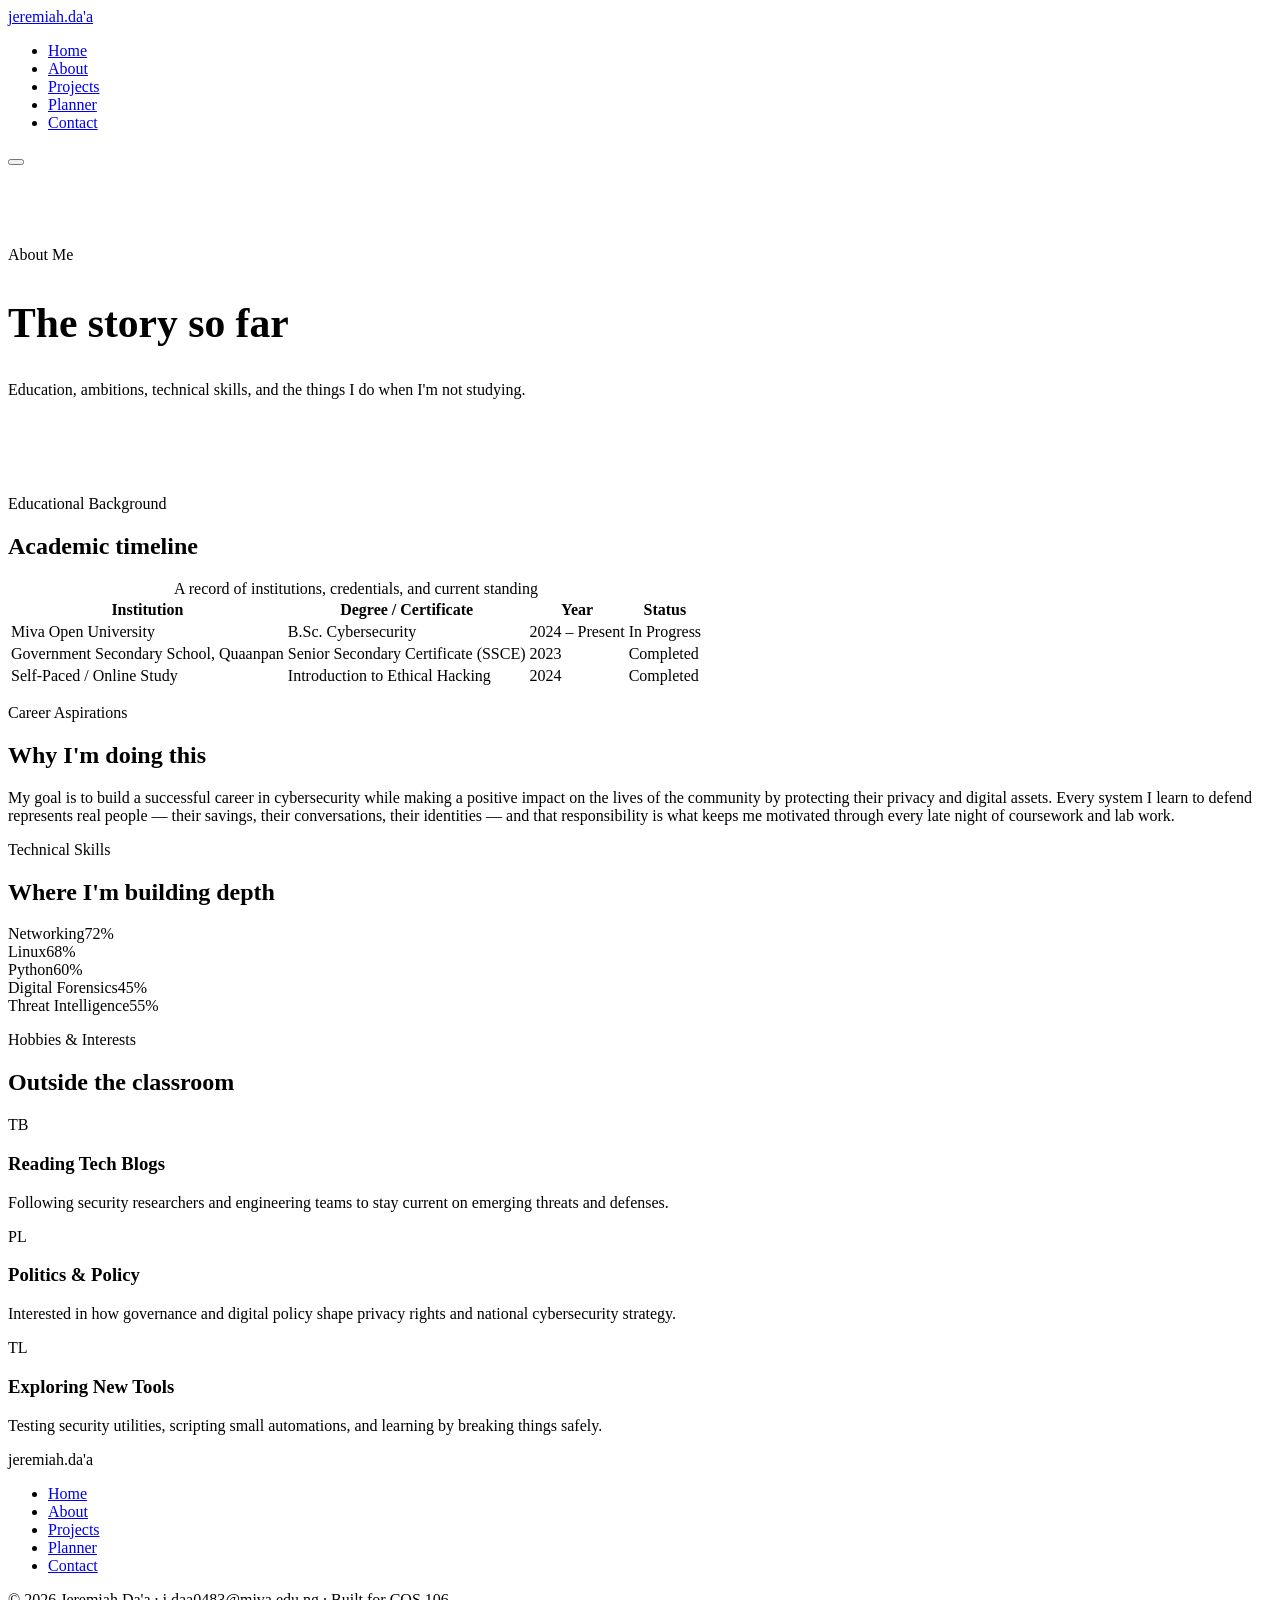
==== about.html @ 1debc0b5 "Add About page with personal and educational details This file contains the HTML structure for the '" ====
<!DOCTYPE html>
<html lang="en">
<head>
  <meta charset="UTF-8" />
  <meta name="viewport" content="width=device-width, initial-scale=1.0" />
  <title>About — Jeremiah Da'a</title>
  <meta name="description" content="Education, career aspirations, technical skills, and interests of Jeremiah Da'a." />
  <link rel="preconnect" href="https://fonts.googleapis.com" />
  <link rel="preconnect" href="https://fonts.gstatic.com" crossorigin />
  <link href="https://fonts.googleapis.com/css2?family=Space+Grotesk:wght@500;600;700&family=Inter:wght@400;500;600&family=JetBrains+Mono:wght@400;500;700&display=swap" rel="stylesheet" />
  <link rel="stylesheet" href="style.css" />
</head>
<body>

  <header class="site-header">
    <div class="container nav">
      <a href="index.html" class="brand">jeremiah<span>.da'a</span></a>
      <ul class="nav-links" id="navLinks">
        <li><a href="index.html">Home</a></li>
        <li><a href="about.html" aria-current="page">About</a></li>
        <li><a href="projects.html">Projects</a></li>
        <li><a href="planner.html">Planner</a></li>
        <li><a href="contact.html">Contact</a></li>
      </ul>
      <button class="nav-toggle" aria-label="Toggle navigation" aria-expanded="false">
        <span></span><span></span><span></span>
      </button>
    </div>
  </header>

  <main>
    <section class="hero scan-bg" style="padding-block: clamp(2.5rem, 6vw, 4rem);">
      <div class="container">
        <p class="eyebrow">About Me</p>
        <h1 style="font-size:clamp(1.8rem, 4vw, 2.6rem);">The story so far</h1>
        <p class="hero-lede">Education, ambitions, technical skills, and the things I do when I'm not studying.</p>
      </div>
    </section>

    <!-- ================= EDUCATION ================= -->
    <section class="section">
      <div class="container">
        <div class="section-head">
          <p class="eyebrow">Educational Background</p>
          <h2>Academic timeline</h2>
        </div>
        <div class="edu-table-wrap">
          <table class="edu-table">
            <caption>A record of institutions, credentials, and current standing</caption>
            <thead>
              <tr>
                <th scope="col">Institution</th>
                <th scope="col">Degree / Certificate</th>
                <th scope="col">Year</th>
                <th scope="col">Status</th>
              </tr>
            </thead>
            <tbody>
              <tr>
                <td>Miva Open University</td>
                <td>B.Sc. Cybersecurity</td>
                <td>2024 – Present</td>
                <td><span class="status-pill status-active">In Progress</span></td>
              </tr>
              <tr>
                <td>Government Secondary School, Quaanpan</td>
                <td>Senior Secondary Certificate (SSCE)</td>
                <td>2023</td>
                <td><span class="status-pill status-done">Completed</span></td>
              </tr>
              <tr>
                <td>Self-Paced / Online Study</td>
                <td>Introduction to Ethical Hacking</td>
                <td>2024</td>
                <td><span class="status-pill status-done">Completed</span></td>
              </tr>
            </tbody>
          </table>
        </div>
      </div>
    </section>

    <!-- ================= ASPIRATIONS ================= -->
    <section class="section section-alt">
      <div class="container">
        <div class="section-head">
          <p class="eyebrow">Career Aspirations</p>
          <h2>Why I'm doing this</h2>
        </div>
        <div class="aspiration">
          <p>
            My goal is to build a successful career in cybersecurity while making
            a positive impact on the lives of the community by protecting their
            privacy and digital assets. Every system I learn to defend represents
            real people — their savings, their conversations, their identities —
            and that responsibility is what keeps me motivated through every
            late night of coursework and lab work.
          </p>
        </div>
      </div>
    </section>

    <!-- ================= SKILLS ================= -->
    <section class="section">
      <div class="container">
        <div class="section-head">
          <p class="eyebrow">Technical Skills</p>
          <h2>Where I'm building depth</h2>
        </div>
        <div class="card">
          <div class="skill-item">
            <div class="skill-top"><span>Networking</span><span>72%</span></div>
            <div class="skill-bar"><div class="skill-fill" style="width:72%;"></div></div>
          </div>
          <div class="skill-item">
            <div class="skill-top"><span>Linux</span><span>68%</span></div>
            <div class="skill-bar"><div class="skill-fill" style="width:68%;"></div></div>
          </div>
          <div class="skill-item">
            <div class="skill-top"><span>Python</span><span>60%</span></div>
            <div class="skill-bar"><div class="skill-fill" style="width:60%;"></div></div>
          </div>
          <div class="skill-item">
            <div class="skill-top"><span>Digital Forensics</span><span>45%</span></div>
            <div class="skill-bar"><div class="skill-fill" style="width:45%;"></div></div>
          </div>
          <div class="skill-item">
            <div class="skill-top"><span>Threat Intelligence</span><span>55%</span></div>
            <div class="skill-bar"><div class="skill-fill" style="width:55%;"></div></div>
          </div>
        </div>
      </div>
    </section>

    <!-- ================= HOBBIES ================= -->
    <section class="section section-alt">
      <div class="container">
        <div class="section-head">
          <p class="eyebrow">Hobbies &amp; Interests</p>
          <h2>Outside the classroom</h2>
        </div>
        <div class="grid-3">
          <div class="card hobby-card">
            <div class="hobby-icon">TB</div>
            <h3>Reading Tech Blogs</h3>
            <p>Following security researchers and engineering teams to stay current on emerging threats and defenses.</p>
          </div>
          <div class="card hobby-card">
            <div class="hobby-icon">PL</div>
            <h3>Politics &amp; Policy</h3>
            <p>Interested in how governance and digital policy shape privacy rights and national cybersecurity strategy.</p>
          </div>
          <div class="card hobby-card">
            <div class="hobby-icon">TL</div>
            <h3>Exploring New Tools</h3>
            <p>Testing security utilities, scripting small automations, and learning by breaking things safely.</p>
          </div>
        </div>
      </div>
    </section>
  </main>

  <footer class="site-footer">
    <div class="container">
      <div class="footer-grid">
        <span class="brand">jeremiah<span>.da'a</span></span>
        <ul class="footer-links">
          <li><a href="index.html">Home</a></li>
          <li><a href="about.html">About</a></li>
          <li><a href="projects.html">Projects</a></li>
          <li><a href="planner.html">Planner</a></li>
          <li><a href="contact.html">Contact</a></li>
        </ul>
      </div>
      <p class="footer-fine">© 2026 Jeremiah Da'a · j.daa0483@miva.edu.ng · Built for COS 106</p>
    </div>
  </footer>

  <script src="app.js"></script>
</body>
</html>
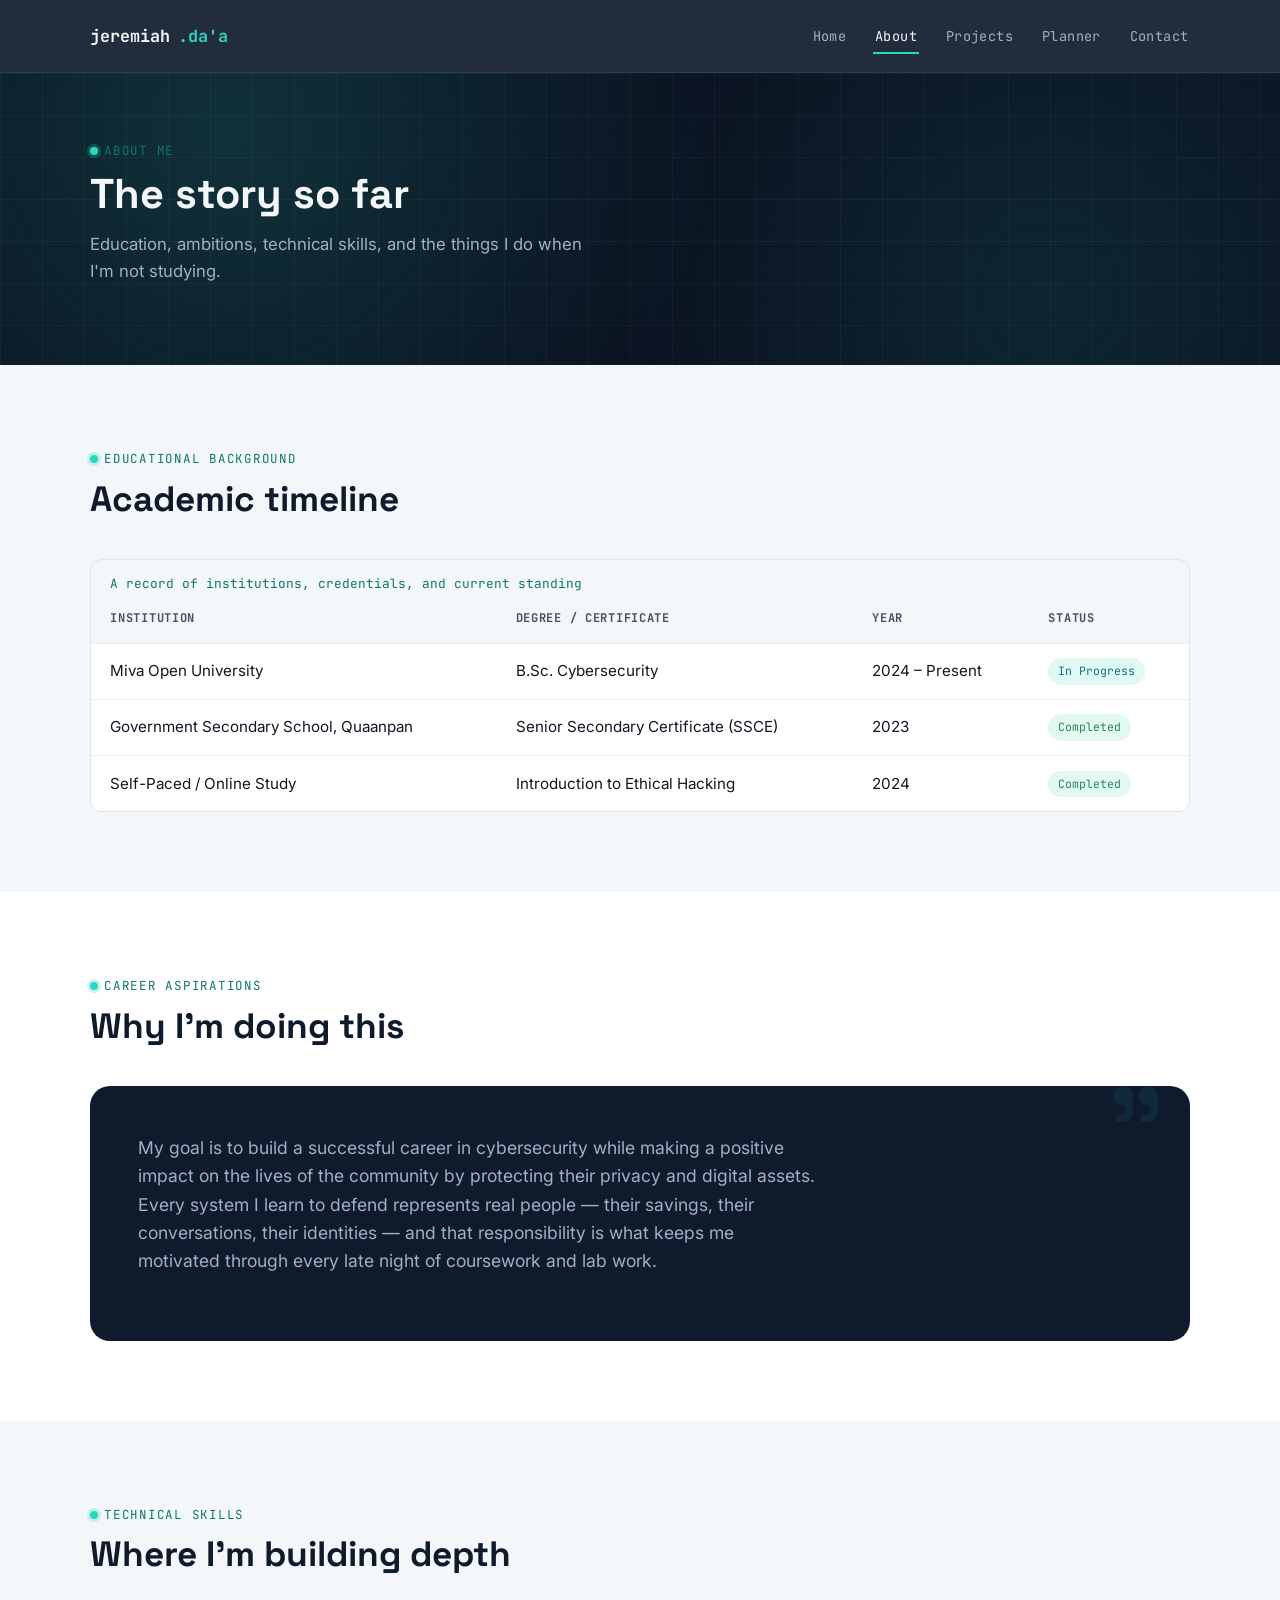
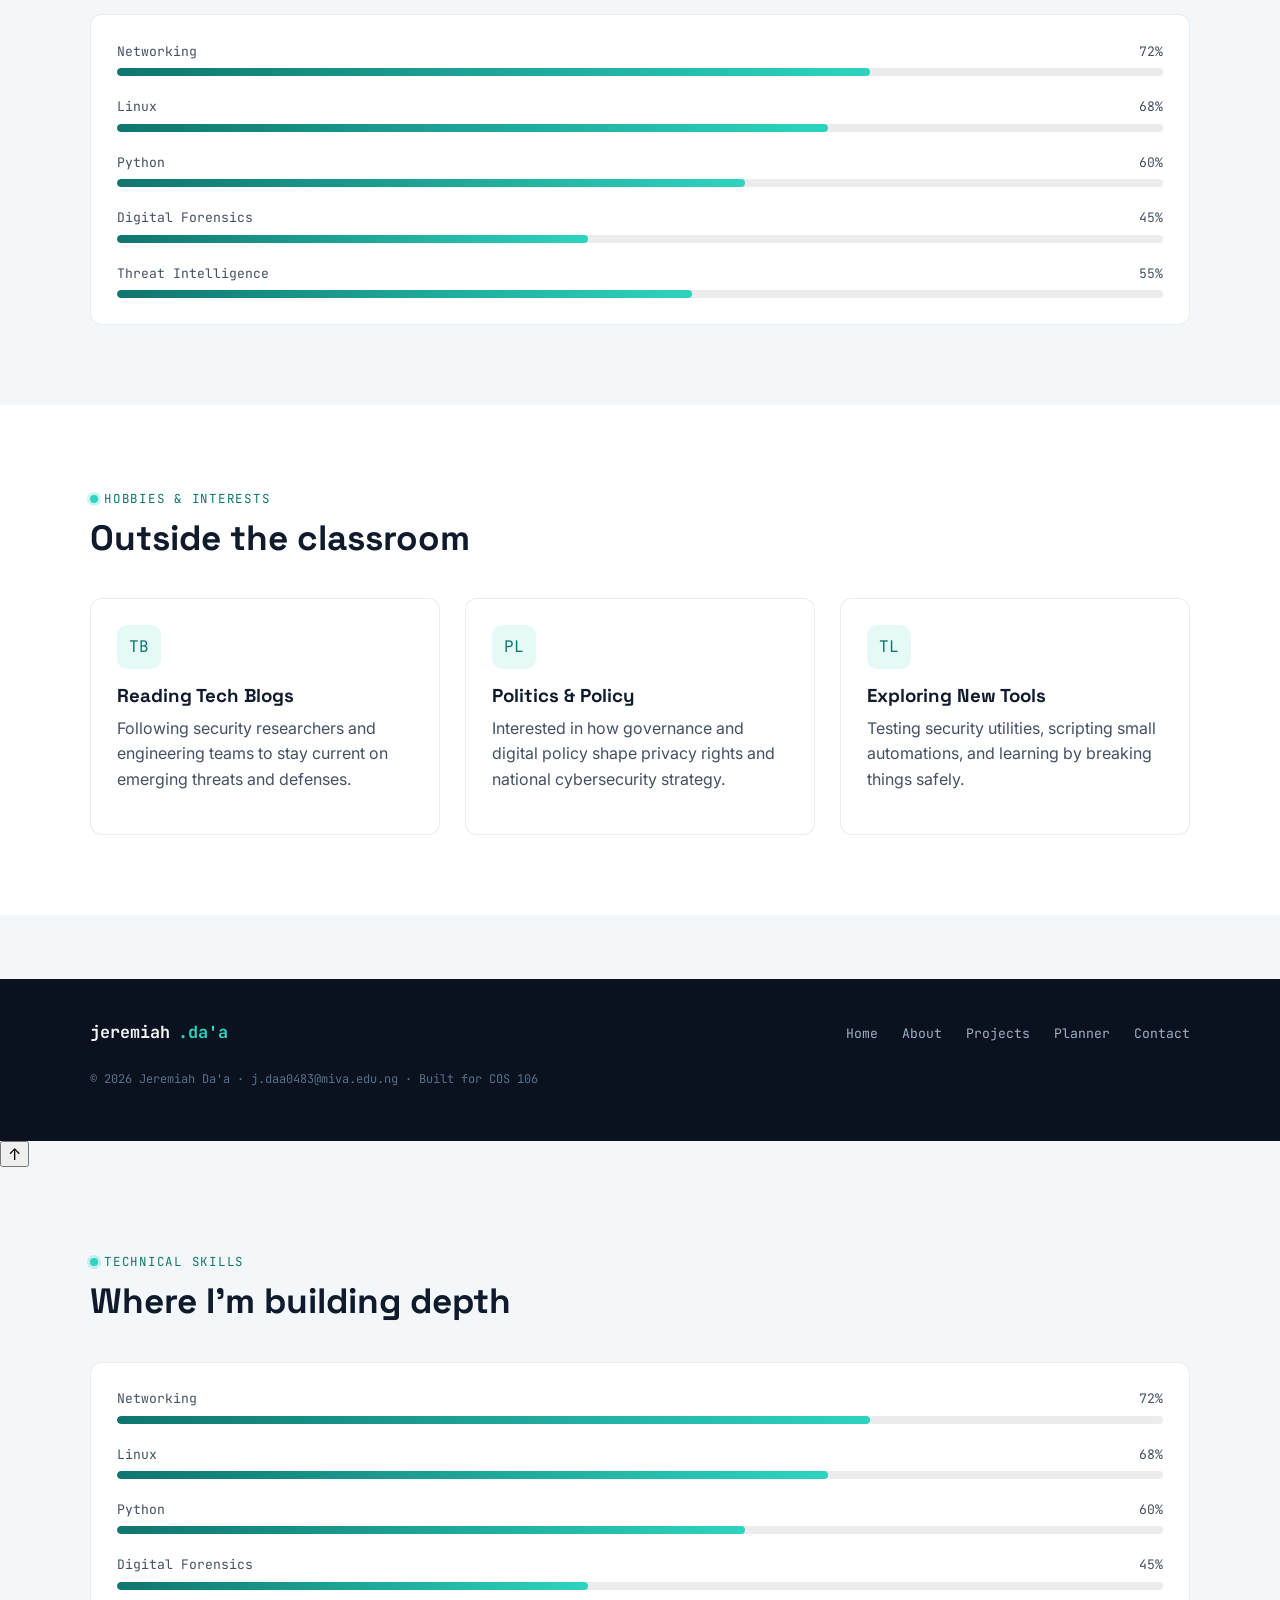
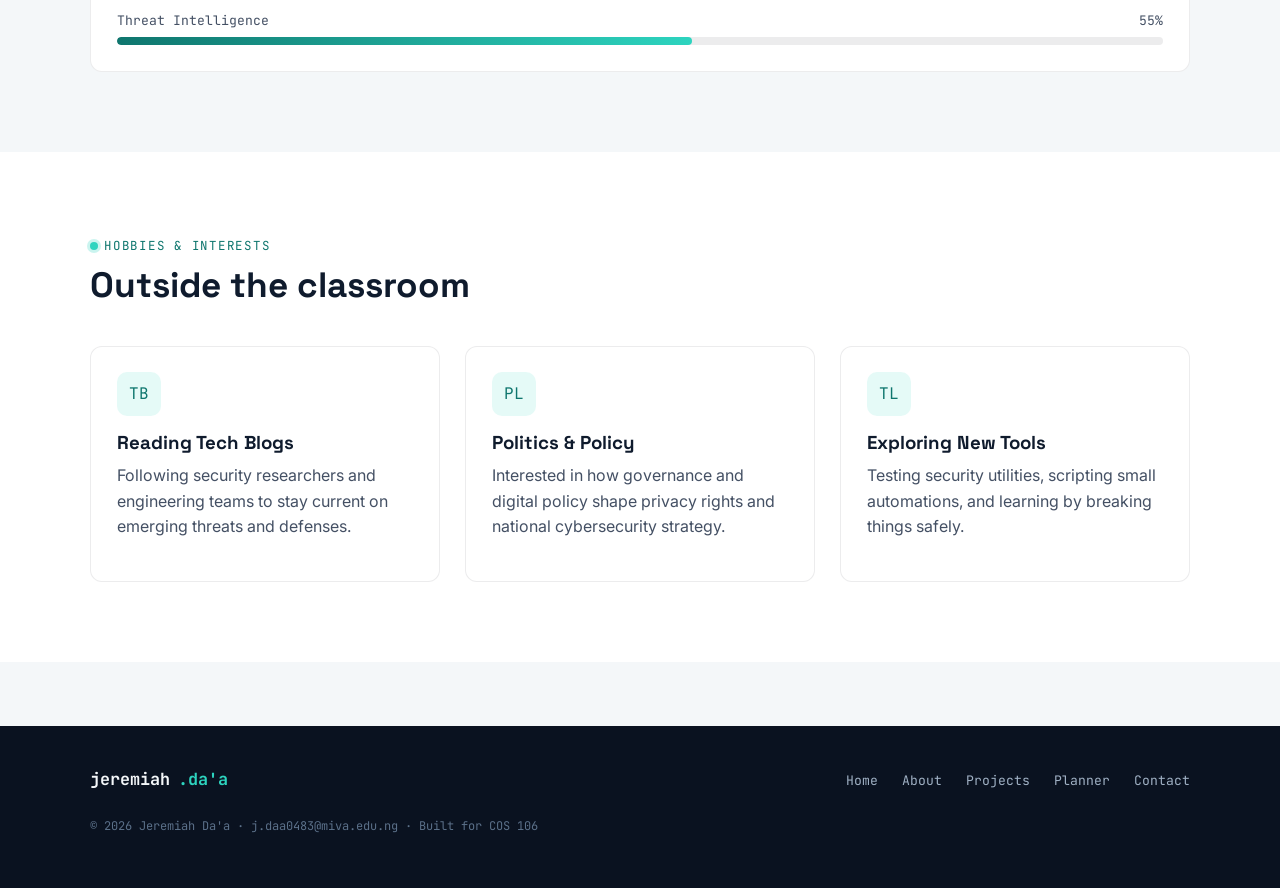
==== commit 93e913f4: "Enhance about.html with metadata and layout improvements Added metadata and favicon to the about pag" ====
--- a/about.html
+++ b/about.html
@@ -9,8 +9,15 @@
   <link rel="preconnect" href="https://fonts.gstatic.com" crossorigin />
   <link href="https://fonts.googleapis.com/css2?family=Space+Grotesk:wght@500;600;700&family=Inter:wght@400;500;600&family=JetBrains+Mono:wght@400;500;700&display=swap" rel="stylesheet" />
   <link rel="stylesheet" href="style.css" />
+  <link rel="icon" type="image/svg+xml" href="favicon.svg" />
+  <meta property="og:type" content="website" />
+  <meta property="og:title" content="About — Jeremiah Da'a" />
+  <meta property="og:description" content="Education, career aspirations, technical skills, and interests of Jeremiah Da'a." />
+  <meta property="og:image" content="image.jpg" />
+  <meta name="twitter:card" content="summary_large_image" />
 </head>
 <body>
+  <div class="scroll-progress" id="scrollProgress"></div>
 
   <header class="site-header">
     <div class="container nav">
@@ -44,7 +51,7 @@
           <p class="eyebrow">Educational Background</p>
           <h2>Academic timeline</h2>
         </div>
-        <div class="edu-table-wrap">
+        <div class="edu-table-wrap reveal">
           <table class="edu-table">
             <caption>A record of institutions, credentials, and current standing</caption>
             <thead>
@@ -87,7 +94,7 @@
           <p class="eyebrow">Career Aspirations</p>
           <h2>Why I'm doing this</h2>
         </div>
-        <div class="aspiration">
+        <div class="aspiration reveal">
           <p>
             My goal is to build a successful career in cybersecurity while making
             a positive impact on the lives of the community by protecting their
@@ -107,7 +114,7 @@
           <p class="eyebrow">Technical Skills</p>
           <h2>Where I'm building depth</h2>
         </div>
-        <div class="card">
+        <div class="card reveal">
           <div class="skill-item">
             <div class="skill-top"><span>Networking</span><span>72%</span></div>
             <div class="skill-bar"><div class="skill-fill" style="width:72%;"></div></div>
@@ -140,17 +147,17 @@
           <h2>Outside the classroom</h2>
         </div>
         <div class="grid-3">
-          <div class="card hobby-card">
+          <div class="card hobby-card reveal">
             <div class="hobby-icon">TB</div>
             <h3>Reading Tech Blogs</h3>
             <p>Following security researchers and engineering teams to stay current on emerging threats and defenses.</p>
           </div>
-          <div class="card hobby-card">
+          <div class="card hobby-card reveal">
             <div class="hobby-icon">PL</div>
             <h3>Politics &amp; Policy</h3>
             <p>Interested in how governance and digital policy shape privacy rights and national cybersecurity strategy.</p>
           </div>
-          <div class="card hobby-card">
+          <div class="card hobby-card reveal">
             <div class="hobby-icon">TL</div>
             <h3>Exploring New Tools</h3>
             <p>Testing security utilities, scripting small automations, and learning by breaking things safely.</p>
@@ -176,7 +183,87 @@
     </div>
   </footer>
 
+  <button class="back-to-top" id="backToTop" aria-label="Back to top" type="button">&uarr;</button>
+
   <script src="app.js"></script>
 </body>
 </html>
-
+    <section class="section">
+      <div class="container">
+        <div class="section-head">
+          <p class="eyebrow">Technical Skills</p>
+          <h2>Where I'm building depth</h2>
+        </div>
+        <div class="card">
+          <div class="skill-item">
+            <div class="skill-top"><span>Networking</span><span>72%</span></div>
+            <div class="skill-bar"><div class="skill-fill" style="width:72%;"></div></div>
+          </div>
+          <div class="skill-item">
+            <div class="skill-top"><span>Linux</span><span>68%</span></div>
+            <div class="skill-bar"><div class="skill-fill" style="width:68%;"></div></div>
+          </div>
+          <div class="skill-item">
+            <div class="skill-top"><span>Python</span><span>60%</span></div>
+            <div class="skill-bar"><div class="skill-fill" style="width:60%;"></div></div>
+          </div>
+          <div class="skill-item">
+            <div class="skill-top"><span>Digital Forensics</span><span>45%</span></div>
+            <div class="skill-bar"><div class="skill-fill" style="width:45%;"></div></div>
+          </div>
+          <div class="skill-item">
+            <div class="skill-top"><span>Threat Intelligence</span><span>55%</span></div>
+            <div class="skill-bar"><div class="skill-fill" style="width:55%;"></div></div>
+          </div>
+        </div>
+      </div>
+    </section>
+
+    <!-- ================= HOBBIES ================= -->
+    <section class="section section-alt">
+      <div class="container">
+        <div class="section-head">
+          <p class="eyebrow">Hobbies &amp; Interests</p>
+          <h2>Outside the classroom</h2>
+        </div>
+        <div class="grid-3">
+          <div class="card hobby-card">
+            <div class="hobby-icon">TB</div>
+            <h3>Reading Tech Blogs</h3>
+            <p>Following security researchers and engineering teams to stay current on emerging threats and defenses.</p>
+          </div>
+          <div class="card hobby-card">
+            <div class="hobby-icon">PL</div>
+            <h3>Politics &amp; Policy</h3>
+            <p>Interested in how governance and digital policy shape privacy rights and national cybersecurity strategy.</p>
+          </div>
+          <div class="card hobby-card">
+            <div class="hobby-icon">TL</div>
+            <h3>Exploring New Tools</h3>
+            <p>Testing security utilities, scripting small automations, and learning by breaking things safely.</p>
+          </div>
+        </div>
+      </div>
+    </section>
+  </main>
+
+  <footer class="site-footer">
+    <div class="container">
+      <div class="footer-grid">
+        <span class="brand">jeremiah<span>.da'a</span></span>
+        <ul class="footer-links">
+          <li><a href="index.html">Home</a></li>
+          <li><a href="about.html">About</a></li>
+          <li><a href="projects.html">Projects</a></li>
+          <li><a href="planner.html">Planner</a></li>
+          <li><a href="contact.html">Contact</a></li>
+        </ul>
+      </div>
+      <p class="footer-fine">© 2026 Jeremiah Da'a · j.daa0483@miva.edu.ng · Built for COS 106</p>
+    </div>
+  </footer>
+
+  <script src="app.js"></script>
+</body>
+</html>
+
--- a/style.css
+++ b/style.css
@@ -0,0 +1,1845 @@
+/* =========================================================================
+   Jeremiah Da'a — Cybersecurity Portfolio
+   Global Stylesheet
+   Design tokens: Deep Slate blue / Cyber Teal / Off-white
+   ========================================================================= */
+
+:root {
+  /* --- Color tokens --- */
+  --slate-950: #0a1220;
+  --slate-900: #0f1b2d;
+  --slate-800: #16233a;
+  --slate-700: #223148;
+  --slate-500: #5b7089;
+  --slate-300: #9fb0c3;
+  --off-white: #f4f7f9;
+  --paper: #ffffff;
+  --teal: #2dd4bf;
+  --teal-strong: #12b8a3;
+  --teal-dim: #0f766e;
+  --ink: #101823;
+  --ink-soft: #445064;
+  --danger: #ef7166;
+  --success: #3ecf8e;
+
+  /* --- Type tokens --- */
+  --font-display: "Space Grotesk", "Segoe UI", sans-serif;
+  --font-body: "Inter", "Segoe UI", sans-serif;
+  --font-mono: "JetBrains Mono", "SFMono-Regular", Consolas, monospace;
+
+  /* --- Layout tokens --- */
+  --maxw: 1180px;
+  --radius-sm: 6px;
+  --radius-md: 12px;
+  --radius-lg: 20px;
+  --gap: clamp(1rem, 2vw, 2rem);
+  --header-h: 72px;
+
+  /* --- Motion --- */
+  --ease: cubic-bezier(0.22, 1, 0.36, 1);
+}
+
+/* =========================================================================
+   Reset
+   ========================================================================= */
+*, *::before, *::after { box-sizing: border-box; }
+html { scroll-behavior: smooth; }
+body {
+  margin: 0;
+  font-family: var(--font-body);
+  color: var(--ink);
+  background: var(--off-white);
+  line-height: 1.6;
+  -webkit-font-smoothing: antialiased;
+}
+img { max-width: 100%; display: block; }
+a { color: inherit; text-decoration: none; }
+ul { list-style: none; margin: 0; padding: 0; }
+h1, h2, h3, h4 { font-family: var(--font-display); line-height: 1.15; margin: 0 0 0.5em; color: var(--slate-900); }
+p { margin: 0 0 1em; color: var(--ink-soft); }
+button, input, textarea, select { font-family: inherit; font-size: inherit; }
+:focus-visible {
+  outline: 2px solid var(--teal);
+  outline-offset: 3px;
+  border-radius: 4px;
+}
+
+@media (prefers-reduced-motion: reduce) {
+  *, *::before, *::after {
+    animation-duration: 0.001ms !important;
+    animation-iteration-count: 1 !important;
+    transition-duration: 0.001ms !important;
+    scroll-behavior: auto !important;
+  }
+}
+
+.container {
+  width: 100%;
+  max-width: var(--maxw);
+  margin-inline: auto;
+  padding-inline: clamp(1.25rem, 4vw, 2.5rem);
+}
+
+.eyebrow {
+  font-family: var(--font-mono);
+  font-size: 0.78rem;
+  letter-spacing: 0.14em;
+  text-transform: uppercase;
+  color: var(--teal-dim);
+  display: inline-flex;
+  align-items: center;
+  gap: 0.5em;
+  margin-bottom: 0.75em;
+}
+.eyebrow::before {
+  content: "";
+  width: 8px;
+  height: 8px;
+  border-radius: 50%;
+  background: var(--teal);
+  box-shadow: 0 0 0 3px rgba(45, 212, 191, 0.25);
+}
+
+/* =========================================================================
+   Background scan / node texture — signature motif, used sparingly
+   ========================================================================= */
+.scan-bg {
+  position: relative;
+  background-color: var(--slate-950);
+  background-image:
+    radial-gradient(circle at 18% 20%, rgba(45, 212, 191, 0.16), transparent 45%),
+    radial-gradient(circle at 82% 75%, rgba(45, 212, 191, 0.10), transparent 40%),
+    linear-gradient(rgba(255,255,255,0.035) 1px, transparent 1px),
+    linear-gradient(90deg, rgba(255,255,255,0.035) 1px, transparent 1px);
+  background-size: auto, auto, 42px 42px, 42px 42px;
+}
+.scan-bg::after {
+  content: "";
+  position: absolute;
+  inset: 0;
+  pointer-events: none;
+  background: repeating-linear-gradient(
+    to bottom,
+    rgba(255, 255, 255, 0.025) 0px,
+    rgba(255, 255, 255, 0.025) 1px,
+    transparent 1px,
+    transparent 3px
+  );
+  mix-blend-mode: overlay;
+}
+
+/* =========================================================================
+   Header / Nav
+   ========================================================================= */
+.site-header {
+  position: sticky;
+  top: 0;
+  z-index: 100;
+  background: rgba(15, 27, 45, 0.92);
+  backdrop-filter: blur(10px);
+  border-bottom: 1px solid rgba(255, 255, 255, 0.08);
+}
+.nav {
+  display: flex;
+  align-items: center;
+  justify-content: space-between;
+  height: var(--header-h);
+}
+.brand {
+  display: flex;
+  align-items: baseline;
+  gap: 0.5rem;
+  font-family: var(--font-mono);
+  font-weight: 700;
+  font-size: 1.05rem;
+  color: var(--off-white);
+}
+.brand span { color: var(--teal); }
+
+.nav-links {
+  display: flex;
+  gap: clamp(1rem, 2vw, 2.25rem);
+}
+.nav-links a {
+  font-family: var(--font-mono);
+  font-size: 0.85rem;
+  letter-spacing: 0.03em;
+  color: var(--slate-300);
+  padding: 0.4rem 0.1rem;
+  position: relative;
+  transition: color 0.2s var(--ease);
+}
+.nav-links a::after {
+  content: "";
+  position: absolute;
+  left: 0; right: 0; bottom: -2px;
+  height: 2px;
+  background: var(--teal);
+  transform: scaleX(0);
+  transform-origin: left;
+  transition: transform 0.25s var(--ease);
+}
+.nav-links a:hover,
+.nav-links a[aria-current="page"] { color: var(--off-white); }
+.nav-links a:hover::after,
+.nav-links a[aria-current="page"]::after { transform: scaleX(1); }
+
+.nav-toggle {
+  display: none;
+  flex-direction: column;
+  gap: 5px;
+  background: none;
+  border: none;
+  cursor: pointer;
+  padding: 0.5rem;
+}
+.nav-toggle span {
+  width: 22px;
+  height: 2px;
+  background: var(--off-white);
+  transition: transform 0.25s var(--ease), opacity 0.25s var(--ease);
+}
+.nav-toggle[aria-expanded="true"] span:nth-child(1) { transform: translateY(7px) rotate(45deg); }
+.nav-toggle[aria-expanded="true"] span:nth-child(2) { opacity: 0; }
+.nav-toggle[aria-expanded="true"] span:nth-child(3) { transform: translateY(-7px) rotate(-45deg); }
+
+@media (max-width: 760px) {
+  .nav-toggle { display: flex; }
+  .nav-links {
+    position: absolute;
+    top: var(--header-h);
+    left: 0; right: 0;
+    background: var(--slate-900);
+    flex-direction: column;
+    padding: 1rem clamp(1.25rem, 4vw, 2.5rem) 1.5rem;
+    gap: 1rem;
+    border-bottom: 1px solid rgba(255,255,255,0.08);
+    transform: translateY(-8px);
+    opacity: 0;
+    pointer-events: none;
+    transition: transform 0.25s var(--ease), opacity 0.25s var(--ease);
+  }
+  .nav-links.is-open {
+    transform: translateY(0);
+    opacity: 1;
+    pointer-events: auto;
+  }
+}
+
+/* =========================================================================
+   Buttons
+   ========================================================================= */
+.btn {
+  display: inline-flex;
+  align-items: center;
+  gap: 0.5rem;
+  font-family: var(--font-mono);
+  font-size: 0.85rem;
+  letter-spacing: 0.02em;
+  padding: 0.75rem 1.4rem;
+  border-radius: var(--radius-sm);
+  border: 1px solid transparent;
+  cursor: pointer;
+  transition: transform 0.18s var(--ease), background 0.18s var(--ease), border-color 0.18s var(--ease), box-shadow 0.18s var(--ease);
+}
+.btn:active { transform: translateY(1px); }
+.btn-primary {
+  background: var(--teal);
+  color: var(--slate-950);
+  font-weight: 600;
+}
+.btn-primary:hover { background: var(--teal-strong); box-shadow: 0 6px 20px rgba(45,212,191,0.28); }
+.btn-outline {
+  background: transparent;
+  border-color: rgba(255,255,255,0.25);
+  color: var(--off-white);
+}
+.btn-outline:hover { border-color: var(--teal); color: var(--teal); }
+.btn-ghost {
+  background: rgba(45, 212, 191, 0.08);
+  color: var(--teal-dim);
+  border-color: rgba(15, 118, 110, 0.2);
+}
+.btn-ghost:hover { background: rgba(45, 212, 191, 0.16); }
+.btn-danger { background: transparent; color: var(--danger); border-color: rgba(239,113,102,0.35); }
+.btn-danger:hover { background: rgba(239,113,102,0.1); }
+.btn:disabled { opacity: 0.5; cursor: not-allowed; }
+
+/* =========================================================================
+   Hero (terminal-card signature element)
+   ========================================================================= */
+.hero {
+  color: var(--off-white);
+  padding-block: clamp(3rem, 8vw, 6rem);
+}
+.hero-grid {
+  display: grid;
+  grid-template-columns: 1.1fr 0.9fr;
+  gap: clamp(2rem, 5vw, 4rem);
+  align-items: center;
+}
+@media (max-width: 860px) {
+  .hero-grid { grid-template-columns: 1fr; }
+}
+.hero h1 {
+  color: var(--off-white);
+  font-size: clamp(2.1rem, 5vw, 3.4rem);
+  margin-bottom: 0.3em;
+}
+.hero h1 em {
+  font-style: normal;
+  color: var(--teal);
+}
+.hero-lede {
+  color: var(--slate-300);
+  font-size: 1.05rem;
+  max-width: 46ch;
+}
+.hero-actions {
+  display: flex;
+  gap: 0.9rem;
+  flex-wrap: wrap;
+  margin-top: 1.75rem;
+}
+
+/* large hero portrait with overlay badge */
+.hero-photo-card {
+  position: relative;
+  border-radius: var(--radius-lg);
+  overflow: hidden;
+  box-shadow: 0 30px 70px -25px rgba(0,0,0,0.65);
+  border: 1px solid rgba(255,255,255,0.08);
+}
+.hero-photo-card img {
+  width: 100%;
+  aspect-ratio: 4 / 5;
+  object-fit: cover;
+  display: block;
+}
+.hero-photo-card::after {
+  content: "";
+  position: absolute;
+  inset: 0;
+  background: linear-gradient(to top, rgba(10,18,32,0.75) 0%, rgba(10,18,32,0.05) 40%);
+  pointer-events: none;
+}
+.photo-badge {
+  position: absolute;
+  left: 1.1rem;
+  bottom: 1.1rem;
+  right: 1.1rem;
+  display: flex;
+  align-items: center;
+  gap: 0.75rem;
+  background: rgba(10, 18, 32, 0.72);
+  backdrop-filter: blur(6px);
+  border: 1px solid rgba(45, 212, 191, 0.3);
+  border-radius: var(--radius-sm);
+  padding: 0.75rem 0.9rem;
+}
+.photo-badge-icon {
+  width: 34px;
+  height: 34px;
+  border-radius: 50%;
+  background: rgba(45, 212, 191, 0.16);
+  color: var(--teal);
+  display: flex;
+  align-items: center;
+  justify-content: center;
+  flex-shrink: 0;
+  font-size: 1rem;
+}
+.photo-badge-text .eyebrow-tiny {
+  font-family: var(--font-mono);
+  font-size: 0.68rem;
+  letter-spacing: 0.1em;
+  text-transform: uppercase;
+  color: var(--teal);
+  display: block;
+  margin-bottom: 0.15rem;
+}
+.photo-badge-text strong {
+  color: var(--off-white);
+  font-size: 0.88rem;
+  font-weight: 600;
+}
+
+/* terminal card */
+.terminal {
+  background: var(--slate-800);
+  border: 1px solid rgba(255,255,255,0.08);
+  border-radius: var(--radius-md);
+  overflow: hidden;
+  box-shadow: 0 25px 60px -20px rgba(0,0,0,0.6);
+}
+.terminal-bar {
+  display: flex;
+  align-items: center;
+  gap: 0.4rem;
+  padding: 0.7rem 1rem;
+  background: var(--slate-700);
+  font-family: var(--font-mono);
+  font-size: 0.75rem;
+  color: var(--slate-300);
+}
+.terminal-bar .dot { width: 10px; height: 10px; border-radius: 50%; }
+.dot-r { background: #ef7166; }
+.dot-y { background: #f5c95d; }
+.dot-g { background: #3ecf8e; }
+.terminal-title { margin-left: 0.5rem; }
+.terminal-body {
+  padding: 1.25rem 1.4rem 1.5rem;
+  font-family: var(--font-mono);
+  font-size: 0.86rem;
+  color: var(--slate-300);
+}
+.terminal-body .line { margin-bottom: 0.55rem; }
+.terminal-body .prompt { color: var(--teal); margin-right: 0.5em; }
+.terminal-body .out { color: var(--off-white); }
+.terminal-body .muted { color: var(--slate-500); }
+.cursor {
+  display: inline-block;
+  width: 8px;
+  height: 1em;
+  background: var(--teal);
+  vertical-align: text-bottom;
+  animation: blink 1s steps(1) infinite;
+}
+@keyframes blink { 50% { opacity: 0; } }
+
+/* profile avatar shown in terminal */
+.avatar-frame {
+  width: 88px;
+  height: 88px;
+  border-radius: 50%;
+  overflow: hidden;
+  border: 3px solid var(--teal);
+  flex-shrink: 0;
+  box-shadow: 0 0 0 4px rgba(45, 212, 191, 0.15);
+}
+.avatar-frame img { width: 100%; height: 100%; object-fit: cover; }
+
+/* =========================================================================
+   Stats grid
+   ========================================================================= */
+.stats {
+  padding-block: clamp(2.5rem, 6vw, 4rem);
+}
+.stats-grid {
+  display: grid;
+  grid-template-columns: repeat(4, 1fr);
+  gap: 1px;
+  background: var(--slate-700);
+  border-radius: var(--radius-md);
+  overflow: hidden;
+  border: 1px solid var(--slate-700);
+}
+@media (max-width: 760px) { .stats-grid { grid-template-columns: repeat(2, 1fr); } }
+.stat-cell {
+  background: var(--slate-900);
+  padding: 1.6rem 1.25rem;
+  color: var(--off-white);
+}
+.stat-cell .num {
+  font-family: var(--font-mono);
+  font-size: 1.6rem;
+  color: var(--teal);
+  display: block;
+  margin-bottom: 0.3rem;
+}
+.stat-cell .label {
+  font-size: 0.8rem;
+  color: var(--slate-300);
+  text-transform: uppercase;
+  letter-spacing: 0.06em;
+}
+
+/* =========================================================================
+   Sections (light)
+   ========================================================================= */
+.section {
+  padding-block: clamp(3rem, 7vw, 5rem);
+}
+.section-alt { background: var(--paper); }
+.section-head { max-width: 62ch; margin-bottom: 2.5rem; }
+.section-head h2 { font-size: clamp(1.6rem, 3.4vw, 2.2rem); }
+
+/* video card */
+.media-card {
+  max-width: 860px;
+  margin-inline: auto;
+  border-radius: var(--radius-lg);
+  overflow: hidden;
+  background: var(--slate-900);
+  box-shadow: 0 30px 70px -30px rgba(15, 27, 45, 0.5);
+  border: 1px solid var(--slate-700);
+}
+.media-card .terminal-bar { background: var(--slate-800); }
+.video-wrap {
+  position: relative;
+  aspect-ratio: 16 / 9;
+  background: #000;
+}
+.video-wrap iframe {
+  position: absolute;
+  inset: 0;
+  width: 100%;
+  height: 100%;
+  border: 0;
+}
+
+/* =========================================================================
+   Cards (general)
+   ========================================================================= */
+.card {
+  background: var(--paper);
+  border: 1px solid rgba(16, 24, 35, 0.08);
+  border-radius: var(--radius-md);
+  padding: 1.6rem;
+  transition: transform 0.2s var(--ease), box-shadow 0.2s var(--ease);
+}
+.card:hover { transform: translateY(-3px); box-shadow: 0 16px 40px -18px rgba(16,24,35,0.22); }
+
+.grid-3 {
+  display: grid;
+  grid-template-columns: repeat(3, 1fr);
+  gap: var(--gap);
+}
+@media (max-width: 900px) { .grid-3 { grid-template-columns: repeat(2, 1fr); } }
+@media (max-width: 620px) { .grid-3 { grid-template-columns: 1fr; } }
+
+.grid-2 {
+  display: grid;
+  grid-template-columns: repeat(2, 1fr);
+  gap: var(--gap);
+}
+@media (max-width: 700px) { .grid-2 { grid-template-columns: 1fr; } }
+
+/* =========================================================================
+   Footer
+   ========================================================================= */
+.site-footer {
+  background: var(--slate-950);
+  color: var(--slate-300);
+  padding-block: 2.5rem;
+  margin-top: 4rem;
+}
+.footer-grid {
+  display: flex;
+  flex-wrap: wrap;
+  justify-content: space-between;
+  gap: 1.5rem;
+  align-items: center;
+}
+.footer-links { display: flex; gap: 1.5rem; flex-wrap: wrap; }
+.footer-links a { font-family: var(--font-mono); font-size: 0.82rem; color: var(--slate-300); }
+.footer-links a:hover { color: var(--teal); }
+.footer-fine { font-family: var(--font-mono); font-size: 0.75rem; color: var(--slate-500); margin-top: 1.5rem; }
+
+/* =========================================================================
+   About page — education table, skills, hobbies
+   ========================================================================= */
+.edu-table-wrap { overflow-x: auto; border-radius: var(--radius-md); border: 1px solid rgba(16,24,35,0.08); }
+table.edu-table {
+  width: 100%;
+  border-collapse: collapse;
+  background: var(--paper);
+  min-width: 560px;
+}
+.edu-table caption { text-align: left; font-family: var(--font-mono); font-size: 0.8rem; color: var(--teal-dim); padding: 0.9rem 1.2rem 0; }
+.edu-table th, .edu-table td {
+  text-align: left;
+  padding: 0.9rem 1.2rem;
+  border-bottom: 1px solid rgba(16,24,35,0.08);
+  font-size: 0.95rem;
+}
+.edu-table thead th {
+  font-family: var(--font-mono);
+  font-size: 0.75rem;
+  text-transform: uppercase;
+  letter-spacing: 0.06em;
+  color: var(--ink-soft);
+  background: var(--off-white);
+}
+.edu-table tbody tr:last-child td { border-bottom: none; }
+.status-pill {
+  font-family: var(--font-mono);
+  font-size: 0.72rem;
+  padding: 0.25rem 0.6rem;
+  border-radius: 999px;
+  display: inline-block;
+}
+.status-active { background: rgba(45,212,191,0.14); color: var(--teal-dim); }
+.status-done { background: rgba(62,207,142,0.14); color: #1f8a5f; }
+
+.aspiration {
+  background: var(--slate-900);
+  color: var(--off-white);
+  border-radius: var(--radius-lg);
+  padding: clamp(1.75rem, 4vw, 3rem);
+  position: relative;
+  overflow: hidden;
+}
+.aspiration::before {
+  content: "”";
+  position: absolute;
+  top: -1.2rem;
+  right: 1.5rem;
+  font-family: var(--font-display);
+  font-size: 9rem;
+  color: rgba(45,212,191,0.08);
+  line-height: 1;
+}
+.aspiration p { color: var(--slate-300); font-size: 1.1rem; max-width: 62ch; position: relative; }
+
+.skill-item { margin-bottom: 1.25rem; }
+.skill-item:last-child { margin-bottom: 0; }
+.skill-top { display: flex; justify-content: space-between; font-family: var(--font-mono); font-size: 0.82rem; margin-bottom: 0.4rem; color: var(--ink-soft); }
+.skill-bar { height: 8px; border-radius: 999px; background: rgba(16,24,35,0.08); overflow: hidden; }
+.skill-fill { height: 100%; border-radius: 999px; background: linear-gradient(90deg, var(--teal-dim), var(--teal)); }
+
+.hobby-card { text-align: left; }
+.hobby-icon {
+  width: 44px; height: 44px;
+  border-radius: 10px;
+  background: rgba(45,212,191,0.12);
+  color: var(--teal-dim);
+  display: flex; align-items: center; justify-content: center;
+  margin-bottom: 1rem;
+  font-family: var(--font-mono);
+}
+
+/* =========================================================================
+   Projects page
+   ========================================================================= */
+.project-card { display: flex; flex-direction: column; padding: 0; overflow: hidden; }
+.project-thumb { aspect-ratio: 16/10; overflow: hidden; background: var(--slate-900); }
+.project-thumb img { width: 100%; height: 100%; object-fit: cover; opacity: 0.92; }
+.project-body { padding: 1.5rem; display: flex; flex-direction: column; gap: 0.85rem; flex: 1; }
+.project-tag { font-family: var(--font-mono); font-size: 0.72rem; color: var(--teal-dim); text-transform: uppercase; letter-spacing: 0.05em; }
+.project-feats li { position: relative; padding-left: 1.3rem; font-size: 0.92rem; color: var(--ink-soft); margin-bottom: 0.4rem; }
+.project-feats li::before { content: "▹"; position: absolute; left: 0; color: var(--teal); }
+.project-actions { margin-top: auto; display: flex; gap: 0.75rem; padding-top: 0.5rem; }
+
+/* =========================================================================
+   Planner page
+   ========================================================================= */
+.planner-layout {
+  display: grid;
+  grid-template-columns: 340px 1fr;
+  gap: var(--gap);
+  align-items: start;
+}
+@media (max-width: 860px) { .planner-layout { grid-template-columns: 1fr; } }
+
+.planner-form { display: flex; flex-direction: column; gap: 1rem; }
+.field { display: flex; flex-direction: column; gap: 0.4rem; }
+.field label { font-family: var(--font-mono); font-size: 0.78rem; color: var(--ink-soft); text-transform: uppercase; letter-spacing: 0.04em; }
+.field input, .field select, .field textarea {
+  padding: 0.7rem 0.85rem;
+  border-radius: var(--radius-sm);
+  border: 1px solid rgba(16,24,35,0.15);
+  background: var(--paper);
+  color: var(--ink);
+}
+.field input:focus, .field select:focus, .field textarea:focus { border-color: var(--teal); }
+.field-error { color: var(--danger); font-size: 0.78rem; min-height: 1em; }
+
+.planner-stats { display: grid; grid-template-columns: repeat(3, 1fr); gap: 0.75rem; margin-bottom: 1.5rem; }
+.mini-stat { background: var(--paper); border-radius: var(--radius-sm); border: 1px solid rgba(16,24,35,0.08); padding: 1rem; text-align: center; }
+.mini-stat .num { font-family: var(--font-mono); font-size: 1.4rem; color: var(--teal-dim); display: block; }
+.mini-stat .label { font-size: 0.75rem; color: var(--ink-soft); text-transform: uppercase; letter-spacing: 0.04em; }
+
+.progress-track { height: 10px; border-radius: 999px; background: rgba(16,24,35,0.08); overflow: hidden; margin-bottom: 1.75rem; }
+.progress-fill { height: 100%; background: linear-gradient(90deg, var(--teal-dim), var(--teal)); border-radius: 999px; transition: width 0.35s var(--ease); width: 0%; }
+
+.task-list { display: flex; flex-direction: column; gap: 0.75rem; }
+.task-item {
+  display: flex;
+  align-items: center;
+  gap: 0.9rem;
+  background: var(--paper);
+  border: 1px solid rgba(16,24,35,0.08);
+  border-radius: var(--radius-sm);
+  padding: 0.9rem 1rem;
+}
+.task-item.is-complete { opacity: 0.6; }
+.task-item.is-complete .task-name { text-decoration: line-through; }
+.task-check {
+  width: 22px; height: 22px;
+  border-radius: 50%;
+  border: 2px solid var(--teal);
+  background: none;
+  cursor: pointer;
+  flex-shrink: 0;
+  display: flex; align-items: center; justify-content: center;
+  color: var(--teal);
+  font-size: 0.75rem;
+}
+.task-item.is-complete .task-check { background: var(--teal); color: var(--slate-950); }
+.task-main { flex: 1; min-width: 0; }
+.task-name { font-weight: 600; color: var(--ink); display: block; }
+.task-meta { font-family: var(--font-mono); font-size: 0.75rem; color: var(--ink-soft); }
+.priority-pill { font-family: var(--font-mono); font-size: 0.68rem; padding: 0.15rem 0.5rem; border-radius: 999px; margin-right: 0.5rem; text-transform: uppercase; }
+.priority-high { background: rgba(239,113,102,0.14); color: #c14a3e; }
+.priority-medium { background: rgba(245,201,93,0.18); color: #a17a13; }
+.priority-low { background: rgba(62,207,142,0.14); color: #1f8a5f; }
+.task-delete { background: none; border: none; color: var(--ink-soft); cursor: pointer; padding: 0.4rem; font-size: 1rem; }
+.task-delete:hover { color: var(--danger); }
+.empty-state { text-align: center; padding: 2.5rem 1rem; color: var(--ink-soft); font-family: var(--font-mono); font-size: 0.85rem; border: 1px dashed rgba(16,24,35,0.15); border-radius: var(--radius-sm); }
+
+/* =========================================================================
+   Contact page
+   ========================================================================= */
+.contact-layout { display: grid; grid-template-columns: 1fr 1.2fr; gap: clamp(2rem, 5vw, 3.5rem); align-items: start; }
+@media (max-width: 860px) { .contact-layout { grid-template-columns: 1fr; } }
+.contact-info-item { display: flex; gap: 0.9rem; margin-bottom: 1.4rem; }
+.contact-info-icon {
+  width: 38px; height: 38px; border-radius: 9px;
+  background: var(--slate-900); color: var(--teal);
+  display: flex; align-items: center; justify-content: center;
+  font-family: var(--font-mono); font-size: 0.8rem; flex-shrink: 0;
+}
+.contact-info-item h4 { margin-bottom: 0.15rem; font-size: 0.95rem; }
+.contact-info-item p { margin: 0; font-size: 0.9rem; }
+
+.form-status {
+  display: none;
+  font-family: var(--font-mono);
+  font-size: 0.85rem;
+  padding: 0.85rem 1rem;
+  border-radius: var(--radius-sm);
+  margin-bottom: 1.25rem;
+}
+.form-status.is-visible { display: block; }
+.form-status.is-success { background: rgba(62,207,142,0.12); color: #1f8a5f; }
+.form-status.is-error { background: rgba(239,113,102,0.12); color: #c14a3e; }
+
+/* =========================================================================
+   Utility
+   ========================================================================= */
+.visually-hidden {
+  position: absolute; width: 1px; height: 1px; overflow: hidden;
+  clip: rect(0,0,0,0); white-space: nowrap; border: 0; padding: 0; margin: -1px;
+}
+.mt-lg { margin-top: 2.5rem; }
+   Background scan / node texture — signature motif, used sparingly
+   ========================================================================= */
+.scan-bg {
+  position: relative;
+  background-color: var(--slate-950);
+  background-image:
+    radial-gradient(circle at 18% 20%, rgba(45, 212, 191, 0.16), transparent 45%),
+    radial-gradient(circle at 82% 75%, rgba(45, 212, 191, 0.10), transparent 40%),
+    linear-gradient(rgba(255,255,255,0.035) 1px, transparent 1px),
+    linear-gradient(90deg, rgba(255,255,255,0.035) 1px, transparent 1px);
+  background-size: auto, auto, 42px 42px, 42px 42px;
+}
+.scan-bg::after {
+  content: "";
+  position: absolute;
+  inset: 0;
+  pointer-events: none;
+  background: repeating-linear-gradient(
+    to bottom,
+    rgba(255, 255, 255, 0.025) 0px,
+    rgba(255, 255, 255, 0.025) 1px,
+    transparent 1px,
+    transparent 3px
+  );
+  mix-blend-mode: overlay;
+}
+
+/* =========================================================================
+   Header / Nav
+   ========================================================================= */
+.site-header {
+  position: sticky;
+  top: 0;
+  z-index: 100;
+  background: rgba(15, 27, 45, 0.92);
+  backdrop-filter: blur(10px);
+  border-bottom: 1px solid rgba(255, 255, 255, 0.08);
+}
+.nav {
+  display: flex;
+  align-items: center;
+  justify-content: space-between;
+  height: var(--header-h);
+}
+.brand {
+  display: flex;
+  align-items: baseline;
+  gap: 0.5rem;
+  font-family: var(--font-mono);
+  font-weight: 700;
+  font-size: 1.05rem;
+  color: var(--off-white);
+}
+.brand span { color: var(--teal); }
+
+.nav-links {
+  display: flex;
+  gap: clamp(1rem, 2vw, 2.25rem);
+}
+.nav-links a {
+  font-family: var(--font-mono);
+  font-size: 0.85rem;
+  letter-spacing: 0.03em;
+  color: var(--slate-300);
+  padding: 0.4rem 0.1rem;
+  position: relative;
+  transition: color 0.2s var(--ease);
+}
+.nav-links a::after {
+  content: "";
+  position: absolute;
+  left: 0; right: 0; bottom: -2px;
+  height: 2px;
+  background: var(--teal);
+  transform: scaleX(0);
+  transform-origin: left;
+  transition: transform 0.25s var(--ease);
+}
+.nav-links a:hover,
+.nav-links a[aria-current="page"] { color: var(--off-white); }
+.nav-links a:hover::after,
+.nav-links a[aria-current="page"]::after { transform: scaleX(1); }
+
+.nav-toggle {
+  display: none;
+  flex-direction: column;
+  gap: 5px;
+  background: none;
+  border: none;
+  cursor: pointer;
+  padding: 0.5rem;
+}
+.nav-toggle span {
+  width: 22px;
+  height: 2px;
+  background: var(--off-white);
+  transition: transform 0.25s var(--ease), opacity 0.25s var(--ease);
+}
+.nav-toggle[aria-expanded="true"] span:nth-child(1) { transform: translateY(7px) rotate(45deg); }
+.nav-toggle[aria-expanded="true"] span:nth-child(2) { opacity: 0; }
+.nav-toggle[aria-expanded="true"] span:nth-child(3) { transform: translateY(-7px) rotate(-45deg); }
+
+@media (max-width: 760px) {
+  .nav-toggle { display: flex; }
+  .nav-links {
+    position: absolute;
+    top: var(--header-h);
+    left: 0; right: 0;
+    background: var(--slate-900);
+    flex-direction: column;
+    padding: 1rem clamp(1.25rem, 4vw, 2.5rem) 1.5rem;
+    gap: 1rem;
+    border-bottom: 1px solid rgba(255,255,255,0.08);
+    transform: translateY(-8px);
+    opacity: 0;
+    pointer-events: none;
+    transition: transform 0.25s var(--ease), opacity 0.25s var(--ease);
+  }
+  .nav-links.is-open {
+    transform: translateY(0);
+    opacity: 1;
+    pointer-events: auto;
+  }
+}
+
+/* =========================================================================
+   Buttons
+   ========================================================================= */
+.btn {
+  display: inline-flex;
+  align-items: center;
+  gap: 0.5rem;
+  font-family: var(--font-mono);
+  font-size: 0.85rem;
+  letter-spacing: 0.02em;
+  padding: 0.75rem 1.4rem;
+  border-radius: var(--radius-sm);
+  border: 1px solid transparent;
+  cursor: pointer;
+  transition: transform 0.18s var(--ease), background 0.18s var(--ease), border-color 0.18s var(--ease), box-shadow 0.18s var(--ease);
+}
+.btn:active { transform: translateY(1px); }
+.btn-primary {
+  background: var(--teal);
+  color: var(--slate-950);
+  font-weight: 600;
+}
+.btn-primary:hover { background: var(--teal-strong); box-shadow: 0 6px 20px rgba(45,212,191,0.28); }
+.btn-outline {
+  background: transparent;
+  border-color: rgba(255,255,255,0.25);
+  color: var(--off-white);
+}
+.btn-outline:hover { border-color: var(--teal); color: var(--teal); }
+.btn-ghost {
+  background: rgba(45, 212, 191, 0.08);
+  color: var(--teal-dim);
+  border-color: rgba(15, 118, 110, 0.2);
+}
+.btn-ghost:hover { background: rgba(45, 212, 191, 0.16); }
+.btn-danger { background: transparent; color: var(--danger); border-color: rgba(239,113,102,0.35); }
+.btn-danger:hover { background: rgba(239,113,102,0.1); }
+.btn:disabled { opacity: 0.5; cursor: not-allowed; }
+
+/* =========================================================================
+   Hero (terminal-card signature element)
+   ========================================================================= */
+.hero {
+  color: var(--off-white);
+  padding-block: clamp(3rem, 8vw, 6rem);
+}
+.hero-grid {
+  display: grid;
+  grid-template-columns: 1.1fr 0.9fr;
+  gap: clamp(2rem, 5vw, 4rem);
+  align-items: center;
+}
+@media (max-width: 860px) {
+  .hero-grid { grid-template-columns: 1fr; }
+}
+.hero h1 {
+  color: var(--off-white);
+  font-size: clamp(2.1rem, 5vw, 3.4rem);
+  margin-bottom: 0.3em;
+}
+.hero h1 em {
+  font-style: normal;
+  color: var(--teal);
+}
+.hero-lede {
+  color: var(--slate-300);
+  font-size: 1.05rem;
+  max-width: 46ch;
+}
+.hero-actions {
+  display: flex;
+  gap: 0.9rem;
+  flex-wrap: wrap;
+  margin-top: 1.75rem;
+}
+
+/* terminal card */
+.terminal {
+  background: var(--slate-800);
+  border: 1px solid rgba(255,255,255,0.08);
+  border-radius: var(--radius-md);
+  overflow: hidden;
+  box-shadow: 0 25px 60px -20px rgba(0,0,0,0.6);
+}
+.terminal-bar {
+  display: flex;
+  align-items: center;
+  gap: 0.4rem;
+  padding: 0.7rem 1rem;
+  background: var(--slate-700);
+  font-family: var(--font-mono);
+  font-size: 0.75rem;
+  color: var(--slate-300);
+}
+.terminal-bar .dot { width: 10px; height: 10px; border-radius: 50%; }
+.dot-r { background: #ef7166; }
+.dot-y { background: #f5c95d; }
+.dot-g { background: #3ecf8e; }
+.terminal-title { margin-left: 0.5rem; }
+.terminal-body {
+  padding: 1.25rem 1.4rem 1.5rem;
+  font-family: var(--font-mono);
+  font-size: 0.86rem;
+  color: var(--slate-300);
+}
+.terminal-body .line { margin-bottom: 0.55rem; }
+.terminal-body .prompt { color: var(--teal); margin-right: 0.5em; }
+.terminal-body .out { color: var(--off-white); }
+.terminal-body .muted { color: var(--slate-500); }
+.cursor {
+  display: inline-block;
+  width: 8px;
+  height: 1em;
+  background: var(--teal);
+  vertical-align: text-bottom;
+  animation: blink 1s steps(1) infinite;
+}
+@keyframes blink { 50% { opacity: 0; } }
+
+/* profile avatar shown in terminal */
+.avatar-frame {
+  width: 88px;
+  height: 88px;
+  border-radius: 50%;
+  overflow: hidden;
+  border: 3px solid var(--teal);
+  flex-shrink: 0;
+  box-shadow: 0 0 0 4px rgba(45, 212, 191, 0.15);
+}
+.avatar-frame img { width: 100%; height: 100%; object-fit: cover; }
+
+/* =========================================================================
+   Stats grid
+   ========================================================================= */
+.stats {
+  padding-block: clamp(2.5rem, 6vw, 4rem);
+}
+.stats-grid {
+  display: grid;
+  grid-template-columns: repeat(4, 1fr);
+  gap: 1px;
+  background: var(--slate-700);
+  border-radius: var(--radius-md);
+  overflow: hidden;
+  border: 1px solid var(--slate-700);
+}
+@media (max-width: 760px) { .stats-grid { grid-template-columns: repeat(2, 1fr); } }
+.stat-cell {
+  background: var(--slate-900);
+  padding: 1.6rem 1.25rem;
+  color: var(--off-white);
+}
+.stat-cell .num {
+  font-family: var(--font-mono);
+  font-size: 1.6rem;
+  color: var(--teal);
+  display: block;
+  margin-bottom: 0.3rem;
+}
+.stat-cell .label {
+  font-size: 0.8rem;
+  color: var(--slate-300);
+  text-transform: uppercase;
+  letter-spacing: 0.06em;
+}
+
+/* =========================================================================
+   Sections (light)
+   ========================================================================= */
+.section {
+  padding-block: clamp(3rem, 7vw, 5rem);
+}
+.section-alt { background: var(--paper); }
+.section-head { max-width: 62ch; margin-bottom: 2.5rem; }
+.section-head h2 { font-size: clamp(1.6rem, 3.4vw, 2.2rem); }
+
+/* video card */
+.media-card {
+  max-width: 860px;
+  margin-inline: auto;
+  border-radius: var(--radius-lg);
+  overflow: hidden;
+  background: var(--slate-900);
+  box-shadow: 0 30px 70px -30px rgba(15, 27, 45, 0.5);
+  border: 1px solid var(--slate-700);
+}
+.media-card .terminal-bar { background: var(--slate-800); }
+.video-wrap {
+  position: relative;
+  aspect-ratio: 16 / 9;
+  background: #000;
+}
+.video-wrap iframe {
+  position: absolute;
+  inset: 0;
+  width: 100%;
+  height: 100%;
+  border: 0;
+}
+
+/* =========================================================================
+   Cards (general)
+   ========================================================================= */
+.card {
+  background: var(--paper);
+  border: 1px solid rgba(16, 24, 35, 0.08);
+  border-radius: var(--radius-md);
+  padding: 1.6rem;
+  transition: transform 0.2s var(--ease), box-shadow 0.2s var(--ease);
+}
+.card:hover { transform: translateY(-3px); box-shadow: 0 16px 40px -18px rgba(16,24,35,0.22); }
+
+.grid-3 {
+  display: grid;
+  grid-template-columns: repeat(3, 1fr);
+  gap: var(--gap);
+}
+@media (max-width: 900px) { .grid-3 { grid-template-columns: repeat(2, 1fr); } }
+@media (max-width: 620px) { .grid-3 { grid-template-columns: 1fr; } }
+
+.grid-2 {
+  display: grid;
+  grid-template-columns: repeat(2, 1fr);
+  gap: var(--gap);
+}
+@media (max-width: 700px) { .grid-2 { grid-template-columns: 1fr; } }
+
+/* =========================================================================
+   Footer
+   ========================================================================= */
+.site-footer {
+  background: var(--slate-950);
+  color: var(--slate-300);
+  padding-block: 2.5rem;
+  margin-top: 4rem;
+}
+.footer-grid {
+  display: flex;
+  flex-wrap: wrap;
+  justify-content: space-between;
+  gap: 1.5rem;
+  align-items: center;
+}
+.footer-links { display: flex; gap: 1.5rem; flex-wrap: wrap; }
+.footer-links a { font-family: var(--font-mono); font-size: 0.82rem; color: var(--slate-300); }
+.footer-links a:hover { color: var(--teal); }
+.footer-fine { font-family: var(--font-mono); font-size: 0.75rem; color: var(--slate-500); margin-top: 1.5rem; }
+
+/* =========================================================================
+   About page — education table, skills, hobbies
+   ========================================================================= */
+.edu-table-wrap { overflow-x: auto; border-radius: var(--radius-md); border: 1px solid rgba(16,24,35,0.08); }
+table.edu-table {
+  width: 100%;
+  border-collapse: collapse;
+  background: var(--paper);
+  min-width: 560px;
+}
+.edu-table caption { text-align: left; font-family: var(--font-mono); font-size: 0.8rem; color: var(--teal-dim); padding: 0.9rem 1.2rem 0; }
+.edu-table th, .edu-table td {
+  text-align: left;
+  padding: 0.9rem 1.2rem;
+  border-bottom: 1px solid rgba(16,24,35,0.08);
+  font-size: 0.95rem;
+}
+.edu-table thead th {
+  font-family: var(--font-mono);
+  font-size: 0.75rem;
+  text-transform: uppercase;
+  letter-spacing: 0.06em;
+  color: var(--ink-soft);
+  background: var(--off-white);
+}
+.edu-table tbody tr:last-child td { border-bottom: none; }
+.status-pill {
+  font-family: var(--font-mono);
+  font-size: 0.72rem;
+  padding: 0.25rem 0.6rem;
+  border-radius: 999px;
+  display: inline-block;
+}
+.status-active { background: rgba(45,212,191,0.14); color: var(--teal-dim); }
+.status-done { background: rgba(62,207,142,0.14); color: #1f8a5f; }
+
+.aspiration {
+  background: var(--slate-900);
+  color: var(--off-white);
+  border-radius: var(--radius-lg);
+  padding: clamp(1.75rem, 4vw, 3rem);
+  position: relative;
+  overflow: hidden;
+}
+.aspiration::before {
+  content: "”";
+  position: absolute;
+  top: -1.2rem;
+  right: 1.5rem;
+  font-family: var(--font-display);
+  font-size: 9rem;
+  color: rgba(45,212,191,0.08);
+  line-height: 1;
+}
+.aspiration p { color: var(--slate-300); font-size: 1.1rem; max-width: 62ch; position: relative; }
+
+.skill-item { margin-bottom: 1.25rem; }
+.skill-item:last-child { margin-bottom: 0; }
+.skill-top { display: flex; justify-content: space-between; font-family: var(--font-mono); font-size: 0.82rem; margin-bottom: 0.4rem; color: var(--ink-soft); }
+.skill-bar { height: 8px; border-radius: 999px; background: rgba(16,24,35,0.08); overflow: hidden; }
+.skill-fill { height: 100%; border-radius: 999px; background: linear-gradient(90deg, var(--teal-dim), var(--teal)); }
+
+.hobby-card { text-align: left; }
+.hobby-icon {
+  width: 44px; height: 44px;
+  border-radius: 10px;
+  background: rgba(45,212,191,0.12);
+  color: var(--teal-dim);
+  display: flex; align-items: center; justify-content: center;
+  margin-bottom: 1rem;
+  font-family: var(--font-mono);
+}
+
+/* =========================================================================
+   Projects page
+   ========================================================================= */
+.project-card { display: flex; flex-direction: column; padding: 0; overflow: hidden; }
+.project-thumb { aspect-ratio: 16/10; overflow: hidden; background: var(--slate-900); }
+.project-thumb img { width: 100%; height: 100%; object-fit: cover; opacity: 0.92; }
+.project-body { padding: 1.5rem; display: flex; flex-direction: column; gap: 0.85rem; flex: 1; }
+.project-tag { font-family: var(--font-mono); font-size: 0.72rem; color: var(--teal-dim); text-transform: uppercase; letter-spacing: 0.05em; }
+.project-feats li { position: relative; padding-left: 1.3rem; font-size: 0.92rem; color: var(--ink-soft); margin-bottom: 0.4rem; }
+.project-feats li::before { content: "▹"; position: absolute; left: 0; color: var(--teal); }
+.project-actions { margin-top: auto; display: flex; gap: 0.75rem; padding-top: 0.5rem; }
+
+/* =========================================================================
+   Planner page
+   ========================================================================= */
+.planner-layout {
+  display: grid;
+  grid-template-columns: 340px 1fr;
+  gap: var(--gap);
+  align-items: start;
+}
+@media (max-width: 860px) { .planner-layout { grid-template-columns: 1fr; } }
+
+.planner-form { display: flex; flex-direction: column; gap: 1rem; }
+.field { display: flex; flex-direction: column; gap: 0.4rem; }
+.field label { font-family: var(--font-mono); font-size: 0.78rem; color: var(--ink-soft); text-transform: uppercase; letter-spacing: 0.04em; }
+.field input, .field select, .field textarea {
+  padding: 0.7rem 0.85rem;
+  border-radius: var(--radius-sm);
+  border: 1px solid rgba(16,24,35,0.15);
+  background: var(--paper);
+  color: var(--ink);
+}
+.field input:focus, .field select:focus, .field textarea:focus { border-color: var(--teal); }
+.field-error { color: var(--danger); font-size: 0.78rem; min-height: 1em; }
+
+.planner-stats { display: grid; grid-template-columns: repeat(3, 1fr); gap: 0.75rem; margin-bottom: 1.5rem; }
+.mini-stat { background: var(--paper); border-radius: var(--radius-sm); border: 1px solid rgba(16,24,35,0.08); padding: 1rem; text-align: center; }
+.mini-stat .num { font-family: var(--font-mono); font-size: 1.4rem; color: var(--teal-dim); display: block; }
+.mini-stat .label { font-size: 0.75rem; color: var(--ink-soft); text-transform: uppercase; letter-spacing: 0.04em; }
+
+.progress-track { height: 10px; border-radius: 999px; background: rgba(16,24,35,0.08); overflow: hidden; margin-bottom: 1.75rem; }
+.progress-fill { height: 100%; background: linear-gradient(90deg, var(--teal-dim), var(--teal)); border-radius: 999px; transition: width 0.35s var(--ease); width: 0%; }
+
+.task-list { display: flex; flex-direction: column; gap: 0.75rem; }
+.task-item {
+  display: flex;
+  align-items: center;
+  gap: 0.9rem;
+  background: var(--paper);
+  border: 1px solid rgba(16,24,35,0.08);
+  border-radius: var(--radius-sm);
+  padding: 0.9rem 1rem;
+}
+.task-item.is-complete { opacity: 0.6; }
+.task-item.is-complete .task-name { text-decoration: line-through; }
+.task-check {
+  width: 22px; height: 22px;
+  border-radius: 50%;
+  border: 2px solid var(--teal);
+  background: none;
+  cursor: pointer;
+  flex-shrink: 0;
+  display: flex; align-items: center; justify-content: center;
+  color: var(--teal);
+  font-size: 0.75rem;
+}
+.task-item.is-complete .task-check { background: var(--teal); color: var(--slate-950); }
+.task-main { flex: 1; min-width: 0; }
+.task-name { font-weight: 600; color: var(--ink); display: block; }
+.task-meta { font-family: var(--font-mono); font-size: 0.75rem; color: var(--ink-soft); }
+.priority-pill { font-family: var(--font-mono); font-size: 0.68rem; padding: 0.15rem 0.5rem; border-radius: 999px; margin-right: 0.5rem; text-transform: uppercase; }
+.priority-high { background: rgba(239,113,102,0.14); color: #c14a3e; }
+.priority-medium { background: rgba(245,201,93,0.18); color: #a17a13; }
+.priority-low { background: rgba(62,207,142,0.14); color: #1f8a5f; }
+.task-delete { background: none; border: none; color: var(--ink-soft); cursor: pointer; padding: 0.4rem; font-size: 1rem; }
+.task-delete:hover { color: var(--danger); }
+.empty-state { text-align: center; padding: 2.5rem 1rem; color: var(--ink-soft); font-family: var(--font-mono); font-size: 0.85rem; border: 1px dashed rgba(16,24,35,0.15); border-radius: var(--radius-sm); }
+
+/* =========================================================================
+   Contact page
+   ========================================================================= */
+.contact-layout { display: grid; grid-template-columns: 1fr 1.2fr; gap: clamp(2rem, 5vw, 3.5rem); align-items: start; }
+@media (max-width: 860px) { .contact-layout { grid-template-columns: 1fr; } }
+.contact-info-item { display: flex; gap: 0.9rem; margin-bottom: 1.4rem; }
+.contact-info-icon {
+  width: 38px; height: 38px; border-radius: 9px;
+  background: var(--slate-900); color: var(--teal);
+  display: flex; align-items: center; justify-content: center;
+  font-family: var(--font-mono); font-size: 0.8rem; flex-shrink: 0;
+}
+.contact-info-item h4 { margin-bottom: 0.15rem; font-size: 0.95rem; }
+.contact-info-item p { margin: 0; font-size: 0.9rem; }
+
+.form-status {
+  display: none;
+  font-family: var(--font-mono);
+  font-size: 0.85rem;
+  padding: 0.85rem 1rem;
+  border-radius: var(--radius-sm);
+  margin-bottom: 1.25rem;
+}
+.form-status.is-visible { display: block; }
+.form-status.is-success { background: rgba(62,207,142,0.12); color: #1f8a5f; }
+.form-status.is-error { background: rgba(239,113,102,0.12); color: #c14a3e; }
+
+/* =========================================================================
+   Utility
+   ========================================================================= */
+.visually-hidden {
+  position: absolute; width: 1px; height: 1px; overflow: hidden;
+  clip: rect(0,0,0,0); white-space: nowrap; border: 0; padding: 0; margin: -1px;
+}
+.mt-lg { margin-top: 2.5rem; }
+   Background scan / node texture — signature motif, used sparingly
+   ========================================================================= */
+.scan-bg {
+  position: relative;
+  background-color: var(--slate-950);
+  background-image:
+    radial-gradient(circle at 18% 20%, rgba(45, 212, 191, 0.16), transparent 45%),
+    radial-gradient(circle at 82% 75%, rgba(45, 212, 191, 0.10), transparent 40%),
+    linear-gradient(rgba(255,255,255,0.035) 1px, transparent 1px),
+    linear-gradient(90deg, rgba(255,255,255,0.035) 1px, transparent 1px);
+  background-size: auto, auto, 42px 42px, 42px 42px;
+}
+.scan-bg::after {
+  content: "";
+  position: absolute;
+  inset: 0;
+  pointer-events: none;
+  background: repeating-linear-gradient(
+    to bottom,
+    rgba(255, 255, 255, 0.025) 0px,
+    rgba(255, 255, 255, 0.025) 1px,
+    transparent 1px,
+    transparent 3px
+  );
+  mix-blend-mode: overlay;
+}
+
+/* =========================================================================
+   Header / Nav
+   ========================================================================= */
+.site-header {
+  position: sticky;
+  top: 0;
+  z-index: 100;
+  background: rgba(15, 27, 45, 0.92);
+  backdrop-filter: blur(10px);
+  border-bottom: 1px solid rgba(255, 255, 255, 0.08);
+}
+.nav {
+  display: flex;
+  align-items: center;
+  justify-content: space-between;
+  height: var(--header-h);
+}
+.brand {
+  display: flex;
+  align-items: baseline;
+  gap: 0.5rem;
+  font-family: var(--font-mono);
+  font-weight: 700;
+  font-size: 1.05rem;
+  color: var(--off-white);
+}
+.brand span { color: var(--teal); }
+
+.nav-links {
+  display: flex;
+  gap: clamp(1rem, 2vw, 2.25rem);
+}
+.nav-links a {
+  font-family: var(--font-mono);
+  font-size: 0.85rem;
+  letter-spacing: 0.03em;
+  color: var(--slate-300);
+  padding: 0.4rem 0.1rem;
+  position: relative;
+  transition: color 0.2s var(--ease);
+}
+.nav-links a::after {
+  content: "";
+  position: absolute;
+  left: 0; right: 0; bottom: -2px;
+  height: 2px;
+  background: var(--teal);
+  transform: scaleX(0);
+  transform-origin: left;
+  transition: transform 0.25s var(--ease);
+}
+.nav-links a:hover,
+.nav-links a[aria-current="page"] { color: var(--off-white); }
+.nav-links a:hover::after,
+.nav-links a[aria-current="page"]::after { transform: scaleX(1); }
+
+.nav-toggle {
+  display: none;
+  flex-direction: column;
+  gap: 5px;
+  background: none;
+  border: none;
+  cursor: pointer;
+  padding: 0.5rem;
+}
+.nav-toggle span {
+  width: 22px;
+  height: 2px;
+  background: var(--off-white);
+  transition: transform 0.25s var(--ease), opacity 0.25s var(--ease);
+}
+.nav-toggle[aria-expanded="true"] span:nth-child(1) { transform: translateY(7px) rotate(45deg); }
+.nav-toggle[aria-expanded="true"] span:nth-child(2) { opacity: 0; }
+.nav-toggle[aria-expanded="true"] span:nth-child(3) { transform: translateY(-7px) rotate(-45deg); }
+
+@media (max-width: 760px) {
+  .nav-toggle { display: flex; }
+  .nav-links {
+    position: absolute;
+    top: var(--header-h);
+    left: 0; right: 0;
+    background: var(--slate-900);
+    flex-direction: column;
+    padding: 1rem clamp(1.25rem, 4vw, 2.5rem) 1.5rem;
+    gap: 1rem;
+    border-bottom: 1px solid rgba(255,255,255,0.08);
+    transform: translateY(-8px);
+    opacity: 0;
+    pointer-events: none;
+    transition: transform 0.25s var(--ease), opacity 0.25s var(--ease);
+  }
+  .nav-links.is-open {
+    transform: translateY(0);
+    opacity: 1;
+    pointer-events: auto;
+  }
+}
+
+/* =========================================================================
+   Buttons
+   ========================================================================= */
+.btn {
+  display: inline-flex;
+  align-items: center;
+  gap: 0.5rem;
+  font-family: var(--font-mono);
+  font-size: 0.85rem;
+  letter-spacing: 0.02em;
+  padding: 0.75rem 1.4rem;
+  border-radius: var(--radius-sm);
+  border: 1px solid transparent;
+  cursor: pointer;
+  transition: transform 0.18s var(--ease), background 0.18s var(--ease), border-color 0.18s var(--ease), box-shadow 0.18s var(--ease);
+}
+.btn:active { transform: translateY(1px); }
+.btn-primary {
+  background: var(--teal);
+  color: var(--slate-950);
+  font-weight: 600;
+}
+.btn-primary:hover { background: var(--teal-strong); box-shadow: 0 6px 20px rgba(45,212,191,0.28); }
+.btn-outline {
+  background: transparent;
+  border-color: rgba(255,255,255,0.25);
+  color: var(--off-white);
+}
+.btn-outline:hover { border-color: var(--teal); color: var(--teal); }
+.btn-ghost {
+  background: rgba(45, 212, 191, 0.08);
+  color: var(--teal-dim);
+  border-color: rgba(15, 118, 110, 0.2);
+}
+.btn-ghost:hover { background: rgba(45, 212, 191, 0.16); }
+.btn-danger { background: transparent; color: var(--danger); border-color: rgba(239,113,102,0.35); }
+.btn-danger:hover { background: rgba(239,113,102,0.1); }
+.btn:disabled { opacity: 0.5; cursor: not-allowed; }
+
+/* =========================================================================
+   Hero (terminal-card signature element)
+   ========================================================================= */
+.hero {
+  color: var(--off-white);
+  padding-block: clamp(3rem, 8vw, 6rem);
+}
+.hero-grid {
+  display: grid;
+  grid-template-columns: 1.1fr 0.9fr;
+  gap: clamp(2rem, 5vw, 4rem);
+  align-items: center;
+}
+@media (max-width: 860px) {
+  .hero-grid { grid-template-columns: 1fr; }
+}
+.hero h1 {
+  color: var(--off-white);
+  font-size: clamp(2.1rem, 5vw, 3.4rem);
+  margin-bottom: 0.3em;
+}
+.hero h1 em {
+  font-style: normal;
+  color: var(--teal);
+}
+.hero-lede {
+  color: var(--slate-300);
+  font-size: 1.05rem;
+  max-width: 46ch;
+}
+.hero-actions {
+  display: flex;
+  gap: 0.9rem;
+  flex-wrap: wrap;
+  margin-top: 1.75rem;
+}
+
+/* terminal card */
+.terminal {
+  background: var(--slate-800);
+  border: 1px solid rgba(255,255,255,0.08);
+  border-radius: var(--radius-md);
+  overflow: hidden;
+  box-shadow: 0 25px 60px -20px rgba(0,0,0,0.6);
+}
+.terminal-bar {
+  display: flex;
+  align-items: center;
+  gap: 0.4rem;
+  padding: 0.7rem 1rem;
+  background: var(--slate-700);
+  font-family: var(--font-mono);
+  font-size: 0.75rem;
+  color: var(--slate-300);
+}
+.terminal-bar .dot { width: 10px; height: 10px; border-radius: 50%; }
+.dot-r { background: #ef7166; }
+.dot-y { background: #f5c95d; }
+.dot-g { background: #3ecf8e; }
+.terminal-title { margin-left: 0.5rem; }
+.terminal-body {
+  padding: 1.25rem 1.4rem 1.5rem;
+  font-family: var(--font-mono);
+  font-size: 0.86rem;
+  color: var(--slate-300);
+}
+.terminal-body .line { margin-bottom: 0.55rem; }
+.terminal-body .prompt { color: var(--teal); margin-right: 0.5em; }
+.terminal-body .out { color: var(--off-white); }
+.terminal-body .muted { color: var(--slate-500); }
+.cursor {
+  display: inline-block;
+  width: 8px;
+  height: 1em;
+  background: var(--teal);
+  vertical-align: text-bottom;
+  animation: blink 1s steps(1) infinite;
+}
+@keyframes blink { 50% { opacity: 0; } }
+
+/* profile avatar shown in terminal */
+.avatar-frame {
+  width: 46px;
+  height: 46px;
+  border-radius: 50%;
+  overflow: hidden;
+  border: 2px solid var(--teal);
+  flex-shrink: 0;
+}
+.avatar-frame img { width: 100%; height: 100%; object-fit: cover; }
+
+/* =========================================================================
+   Stats grid
+   ========================================================================= */
+.stats {
+  padding-block: clamp(2.5rem, 6vw, 4rem);
+}
+.stats-grid {
+  display: grid;
+  grid-template-columns: repeat(4, 1fr);
+  gap: 1px;
+  background: var(--slate-700);
+  border-radius: var(--radius-md);
+  overflow: hidden;
+  border: 1px solid var(--slate-700);
+}
+@media (max-width: 760px) { .stats-grid { grid-template-columns: repeat(2, 1fr); } }
+.stat-cell {
+  background: var(--slate-900);
+  padding: 1.6rem 1.25rem;
+  color: var(--off-white);
+}
+.stat-cell .num {
+  font-family: var(--font-mono);
+  font-size: 1.6rem;
+  color: var(--teal);
+  display: block;
+  margin-bottom: 0.3rem;
+}
+.stat-cell .label {
+  font-size: 0.8rem;
+  color: var(--slate-300);
+  text-transform: uppercase;
+  letter-spacing: 0.06em;
+}
+
+/* =========================================================================
+   Sections (light)
+   ========================================================================= */
+.section {
+  padding-block: clamp(3rem, 7vw, 5rem);
+}
+.section-alt { background: var(--paper); }
+.section-head { max-width: 62ch; margin-bottom: 2.5rem; }
+.section-head h2 { font-size: clamp(1.6rem, 3.4vw, 2.2rem); }
+
+/* video card */
+.media-card {
+  max-width: 860px;
+  margin-inline: auto;
+  border-radius: var(--radius-lg);
+  overflow: hidden;
+  background: var(--slate-900);
+  box-shadow: 0 30px 70px -30px rgba(15, 27, 45, 0.5);
+  border: 1px solid var(--slate-700);
+}
+.media-card .terminal-bar { background: var(--slate-800); }
+.video-wrap {
+  position: relative;
+  aspect-ratio: 16 / 9;
+  background: #000;
+}
+.video-wrap iframe {
+  position: absolute;
+  inset: 0;
+  width: 100%;
+  height: 100%;
+  border: 0;
+}
+
+/* =========================================================================
+   Cards (general)
+   ========================================================================= */
+.card {
+  background: var(--paper);
+  border: 1px solid rgba(16, 24, 35, 0.08);
+  border-radius: var(--radius-md);
+  padding: 1.6rem;
+  transition: transform 0.2s var(--ease), box-shadow 0.2s var(--ease);
+}
+.card:hover { transform: translateY(-3px); box-shadow: 0 16px 40px -18px rgba(16,24,35,0.22); }
+
+.grid-3 {
+  display: grid;
+  grid-template-columns: repeat(3, 1fr);
+  gap: var(--gap);
+}
+@media (max-width: 900px) { .grid-3 { grid-template-columns: repeat(2, 1fr); } }
+@media (max-width: 620px) { .grid-3 { grid-template-columns: 1fr; } }
+
+.grid-2 {
+  display: grid;
+  grid-template-columns: repeat(2, 1fr);
+  gap: var(--gap);
+}
+@media (max-width: 700px) { .grid-2 { grid-template-columns: 1fr; } }
+
+/* =========================================================================
+   Footer
+   ========================================================================= */
+.site-footer {
+  background: var(--slate-950);
+  color: var(--slate-300);
+  padding-block: 2.5rem;
+  margin-top: 4rem;
+}
+.footer-grid {
+  display: flex;
+  flex-wrap: wrap;
+  justify-content: space-between;
+  gap: 1.5rem;
+  align-items: center;
+}
+.footer-links { display: flex; gap: 1.5rem; flex-wrap: wrap; }
+.footer-links a { font-family: var(--font-mono); font-size: 0.82rem; color: var(--slate-300); }
+.footer-links a:hover { color: var(--teal); }
+.footer-fine { font-family: var(--font-mono); font-size: 0.75rem; color: var(--slate-500); margin-top: 1.5rem; }
+
+/* =========================================================================
+   About page — education table, skills, hobbies
+   ========================================================================= */
+.edu-table-wrap { overflow-x: auto; border-radius: var(--radius-md); border: 1px solid rgba(16,24,35,0.08); }
+table.edu-table {
+  width: 100%;
+  border-collapse: collapse;
+  background: var(--paper);
+  min-width: 560px;
+}
+.edu-table caption { text-align: left; font-family: var(--font-mono); font-size: 0.8rem; color: var(--teal-dim); padding: 0.9rem 1.2rem 0; }
+.edu-table th, .edu-table td {
+  text-align: left;
+  padding: 0.9rem 1.2rem;
+  border-bottom: 1px solid rgba(16,24,35,0.08);
+  font-size: 0.95rem;
+}
+.edu-table thead th {
+  font-family: var(--font-mono);
+  font-size: 0.75rem;
+  text-transform: uppercase;
+  letter-spacing: 0.06em;
+  color: var(--ink-soft);
+  background: var(--off-white);
+}
+.edu-table tbody tr:last-child td { border-bottom: none; }
+.status-pill {
+  font-family: var(--font-mono);
+  font-size: 0.72rem;
+  padding: 0.25rem 0.6rem;
+  border-radius: 999px;
+  display: inline-block;
+}
+.status-active { background: rgba(45,212,191,0.14); color: var(--teal-dim); }
+.status-done { background: rgba(62,207,142,0.14); color: #1f8a5f; }
+
+.aspiration {
+  background: var(--slate-900);
+  color: var(--off-white);
+  border-radius: var(--radius-lg);
+  padding: clamp(1.75rem, 4vw, 3rem);
+  position: relative;
+  overflow: hidden;
+}
+.aspiration::before {
+  content: "”";
+  position: absolute;
+  top: -1.2rem;
+  right: 1.5rem;
+  font-family: var(--font-display);
+  font-size: 9rem;
+  color: rgba(45,212,191,0.08);
+  line-height: 1;
+}
+.aspiration p { color: var(--slate-300); font-size: 1.1rem; max-width: 62ch; position: relative; }
+
+.skill-item { margin-bottom: 1.25rem; }
+.skill-item:last-child { margin-bottom: 0; }
+.skill-top { display: flex; justify-content: space-between; font-family: var(--font-mono); font-size: 0.82rem; margin-bottom: 0.4rem; color: var(--ink-soft); }
+.skill-bar { height: 8px; border-radius: 999px; background: rgba(16,24,35,0.08); overflow: hidden; }
+.skill-fill { height: 100%; border-radius: 999px; background: linear-gradient(90deg, var(--teal-dim), var(--teal)); }
+
+.hobby-card { text-align: left; }
+.hobby-icon {
+  width: 44px; height: 44px;
+  border-radius: 10px;
+  background: rgba(45,212,191,0.12);
+  color: var(--teal-dim);
+  display: flex; align-items: center; justify-content: center;
+  margin-bottom: 1rem;
+  font-family: var(--font-mono);
+}
+
+/* =========================================================================
+   Projects page
+   ========================================================================= */
+.project-card { display: flex; flex-direction: column; padding: 0; overflow: hidden; }
+.project-thumb { aspect-ratio: 16/10; overflow: hidden; background: var(--slate-900); }
+.project-thumb img { width: 100%; height: 100%; object-fit: cover; opacity: 0.92; }
+.project-body { padding: 1.5rem; display: flex; flex-direction: column; gap: 0.85rem; flex: 1; }
+.project-tag { font-family: var(--font-mono); font-size: 0.72rem; color: var(--teal-dim); text-transform: uppercase; letter-spacing: 0.05em; }
+.project-feats li { position: relative; padding-left: 1.3rem; font-size: 0.92rem; color: var(--ink-soft); margin-bottom: 0.4rem; }
+.project-feats li::before { content: "▹"; position: absolute; left: 0; color: var(--teal); }
+.project-actions { margin-top: auto; display: flex; gap: 0.75rem; padding-top: 0.5rem; }
+
+/* =========================================================================
+   Planner page
+   ========================================================================= */
+.planner-layout {
+  display: grid;
+  grid-template-columns: 340px 1fr;
+  gap: var(--gap);
+  align-items: start;
+}
+@media (max-width: 860px) { .planner-layout { grid-template-columns: 1fr; } }
+
+.planner-form { display: flex; flex-direction: column; gap: 1rem; }
+.field { display: flex; flex-direction: column; gap: 0.4rem; }
+.field label { font-family: var(--font-mono); font-size: 0.78rem; color: var(--ink-soft); text-transform: uppercase; letter-spacing: 0.04em; }
+.field input, .field select, .field textarea {
+  padding: 0.7rem 0.85rem;
+  border-radius: var(--radius-sm);
+  border: 1px solid rgba(16,24,35,0.15);
+  background: var(--paper);
+  color: var(--ink);
+}
+.field input:focus, .field select:focus, .field textarea:focus { border-color: var(--teal); }
+.field-error { color: var(--danger); font-size: 0.78rem; min-height: 1em; }
+
+.planner-stats { display: grid; grid-template-columns: repeat(3, 1fr); gap: 0.75rem; margin-bottom: 1.5rem; }
+.mini-stat { background: var(--paper); border-radius: var(--radius-sm); border: 1px solid rgba(16,24,35,0.08); padding: 1rem; text-align: center; }
+.mini-stat .num { font-family: var(--font-mono); font-size: 1.4rem; color: var(--teal-dim); display: block; }
+.mini-stat .label { font-size: 0.75rem; color: var(--ink-soft); text-transform: uppercase; letter-spacing: 0.04em; }
+
+.progress-track { height: 10px; border-radius: 999px; background: rgba(16,24,35,0.08); overflow: hidden; margin-bottom: 1.75rem; }
+.progress-fill { height: 100%; background: linear-gradient(90deg, var(--teal-dim), var(--teal)); border-radius: 999px; transition: width 0.35s var(--ease); width: 0%; }
+
+.task-list { display: flex; flex-direction: column; gap: 0.75rem; }
+.task-item {
+  display: flex;
+  align-items: center;
+  gap: 0.9rem;
+  background: var(--paper);
+  border: 1px solid rgba(16,24,35,0.08);
+  border-radius: var(--radius-sm);
+  padding: 0.9rem 1rem;
+}
+.task-item.is-complete { opacity: 0.6; }
+.task-item.is-complete .task-name { text-decoration: line-through; }
+.task-check {
+  width: 22px; height: 22px;
+  border-radius: 50%;
+  border: 2px solid var(--teal);
+  background: none;
+  cursor: pointer;
+  flex-shrink: 0;
+  display: flex; align-items: center; justify-content: center;
+  color: var(--teal);
+  font-size: 0.75rem;
+}
+.task-item.is-complete .task-check { background: var(--teal); color: var(--slate-950); }
+.task-main { flex: 1; min-width: 0; }
+.task-name { font-weight: 600; color: var(--ink); display: block; }
+.task-meta { font-family: var(--font-mono); font-size: 0.75rem; color: var(--ink-soft); }
+.priority-pill { font-family: var(--font-mono); font-size: 0.68rem; padding: 0.15rem 0.5rem; border-radius: 999px; margin-right: 0.5rem; text-transform: uppercase; }
+.priority-high { background: rgba(239,113,102,0.14); color: #c14a3e; }
+.priority-medium { background: rgba(245,201,93,0.18); color: #a17a13; }
+.priority-low { background: rgba(62,207,142,0.14); color: #1f8a5f; }
+.task-delete { background: none; border: none; color: var(--ink-soft); cursor: pointer; padding: 0.4rem; font-size: 1rem; }
+.task-delete:hover { color: var(--danger); }
+.empty-state { text-align: center; padding: 2.5rem 1rem; color: var(--ink-soft); font-family: var(--font-mono); font-size: 0.85rem; border: 1px dashed rgba(16,24,35,0.15); border-radius: var(--radius-sm); }
+
+/* =========================================================================
+   Contact page
+   ========================================================================= */
+.contact-layout { display: grid; grid-template-columns: 1fr 1.2fr; gap: clamp(2rem, 5vw, 3.5rem); align-items: start; }
+@media (max-width: 860px) { .contact-layout { grid-template-columns: 1fr; } }
+.contact-info-item { display: flex; gap: 0.9rem; margin-bottom: 1.4rem; }
+.contact-info-icon {
+  width: 38px; height: 38px; border-radius: 9px;
+  background: var(--slate-900); color: var(--teal);
+  display: flex; align-items: center; justify-content: center;
+  font-family: var(--font-mono); font-size: 0.8rem; flex-shrink: 0;
+}
+.contact-info-item h4 { margin-bottom: 0.15rem; font-size: 0.95rem; }
+.contact-info-item p { margin: 0; font-size: 0.9rem; }
+
+.form-status {
+  display: none;
+  font-family: var(--font-mono);
+  font-size: 0.85rem;
+  padding: 0.85rem 1rem;
+  border-radius: var(--radius-sm);
+  margin-bottom: 1.25rem;
+}
+.form-status.is-visible { display: block; }
+.form-status.is-success { background: rgba(62,207,142,0.12); color: #1f8a5f; }
+.form-status.is-error { background: rgba(239,113,102,0.12); color: #c14a3e; }
+
+/* =========================================================================
+   Utility
+   ========================================================================= */
+.visually-hidden {
+  position: absolute; width: 1px; height: 1px; overflow: hidden;
+  clip: rect(0,0,0,0); white-space: nowrap; border: 0; padding: 0; margin: -1px;
+}
+.mt-lg { margin-top: 2.5rem; }
+
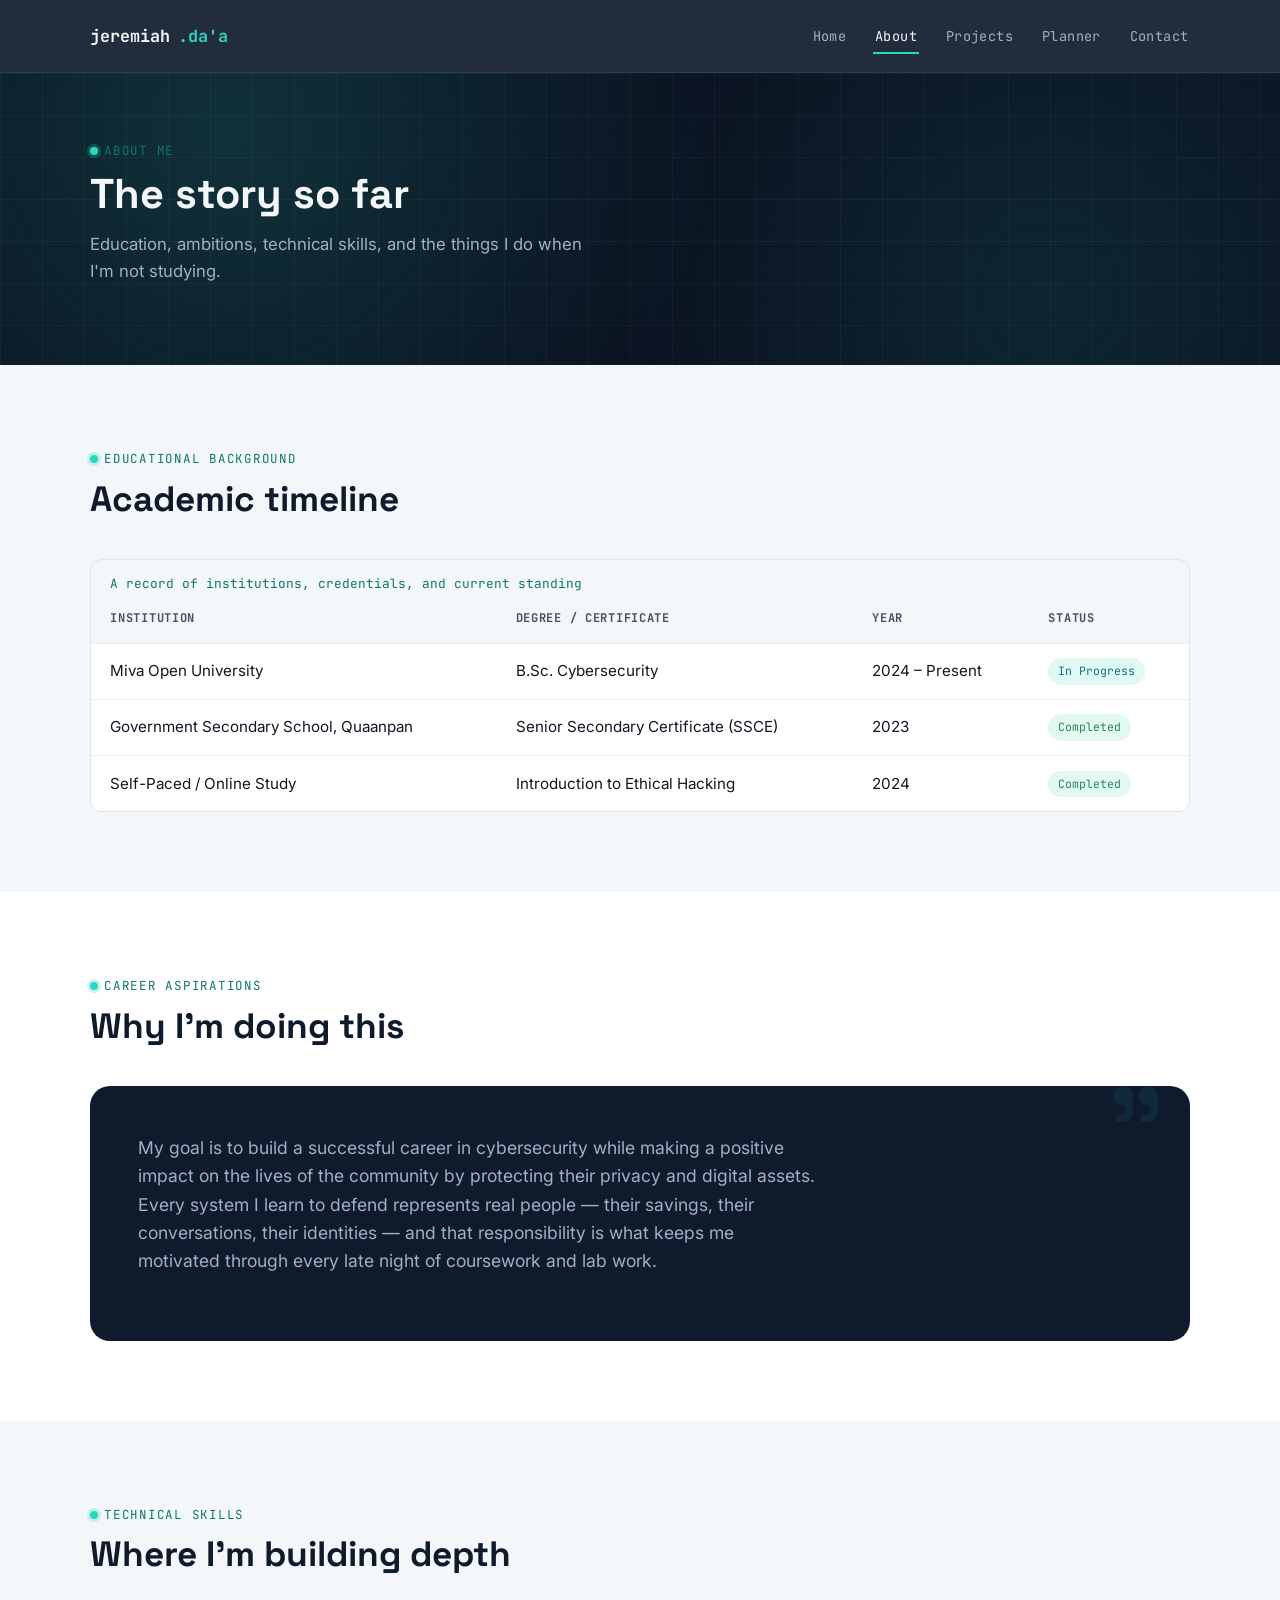
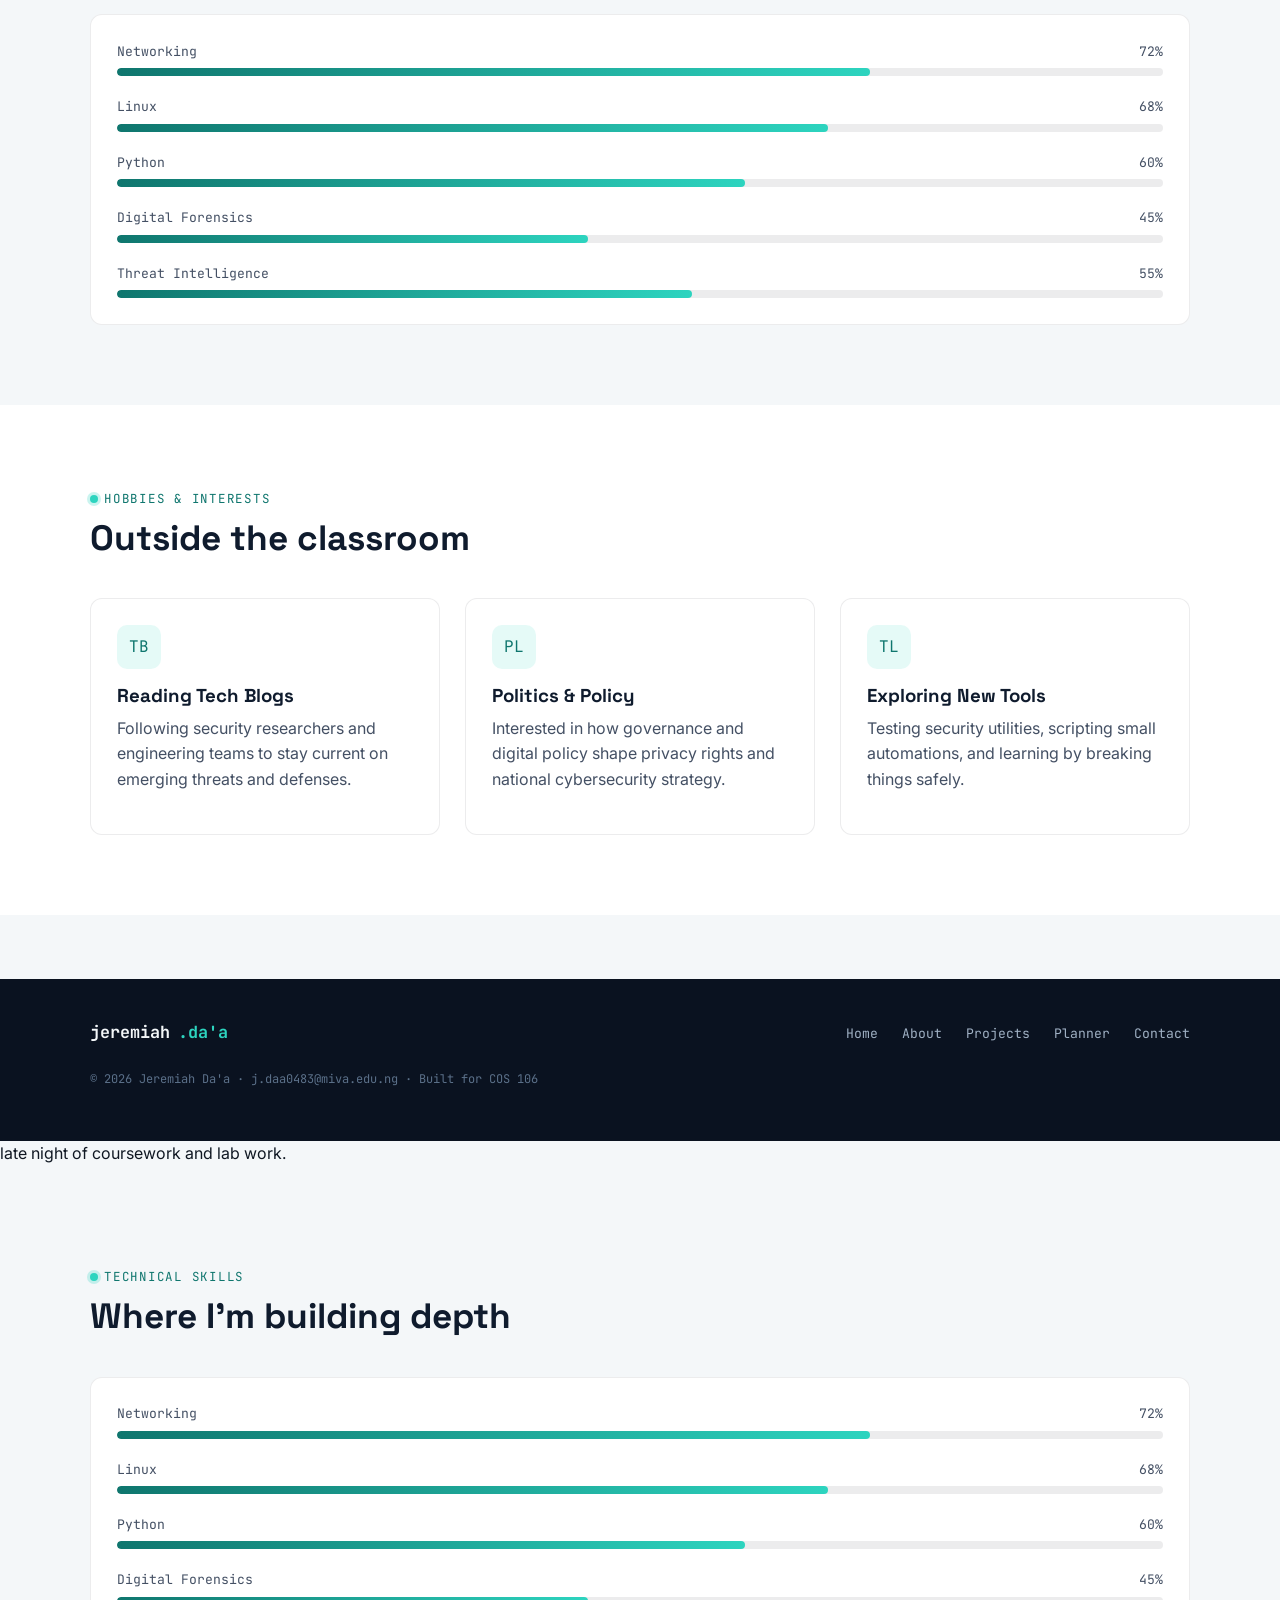
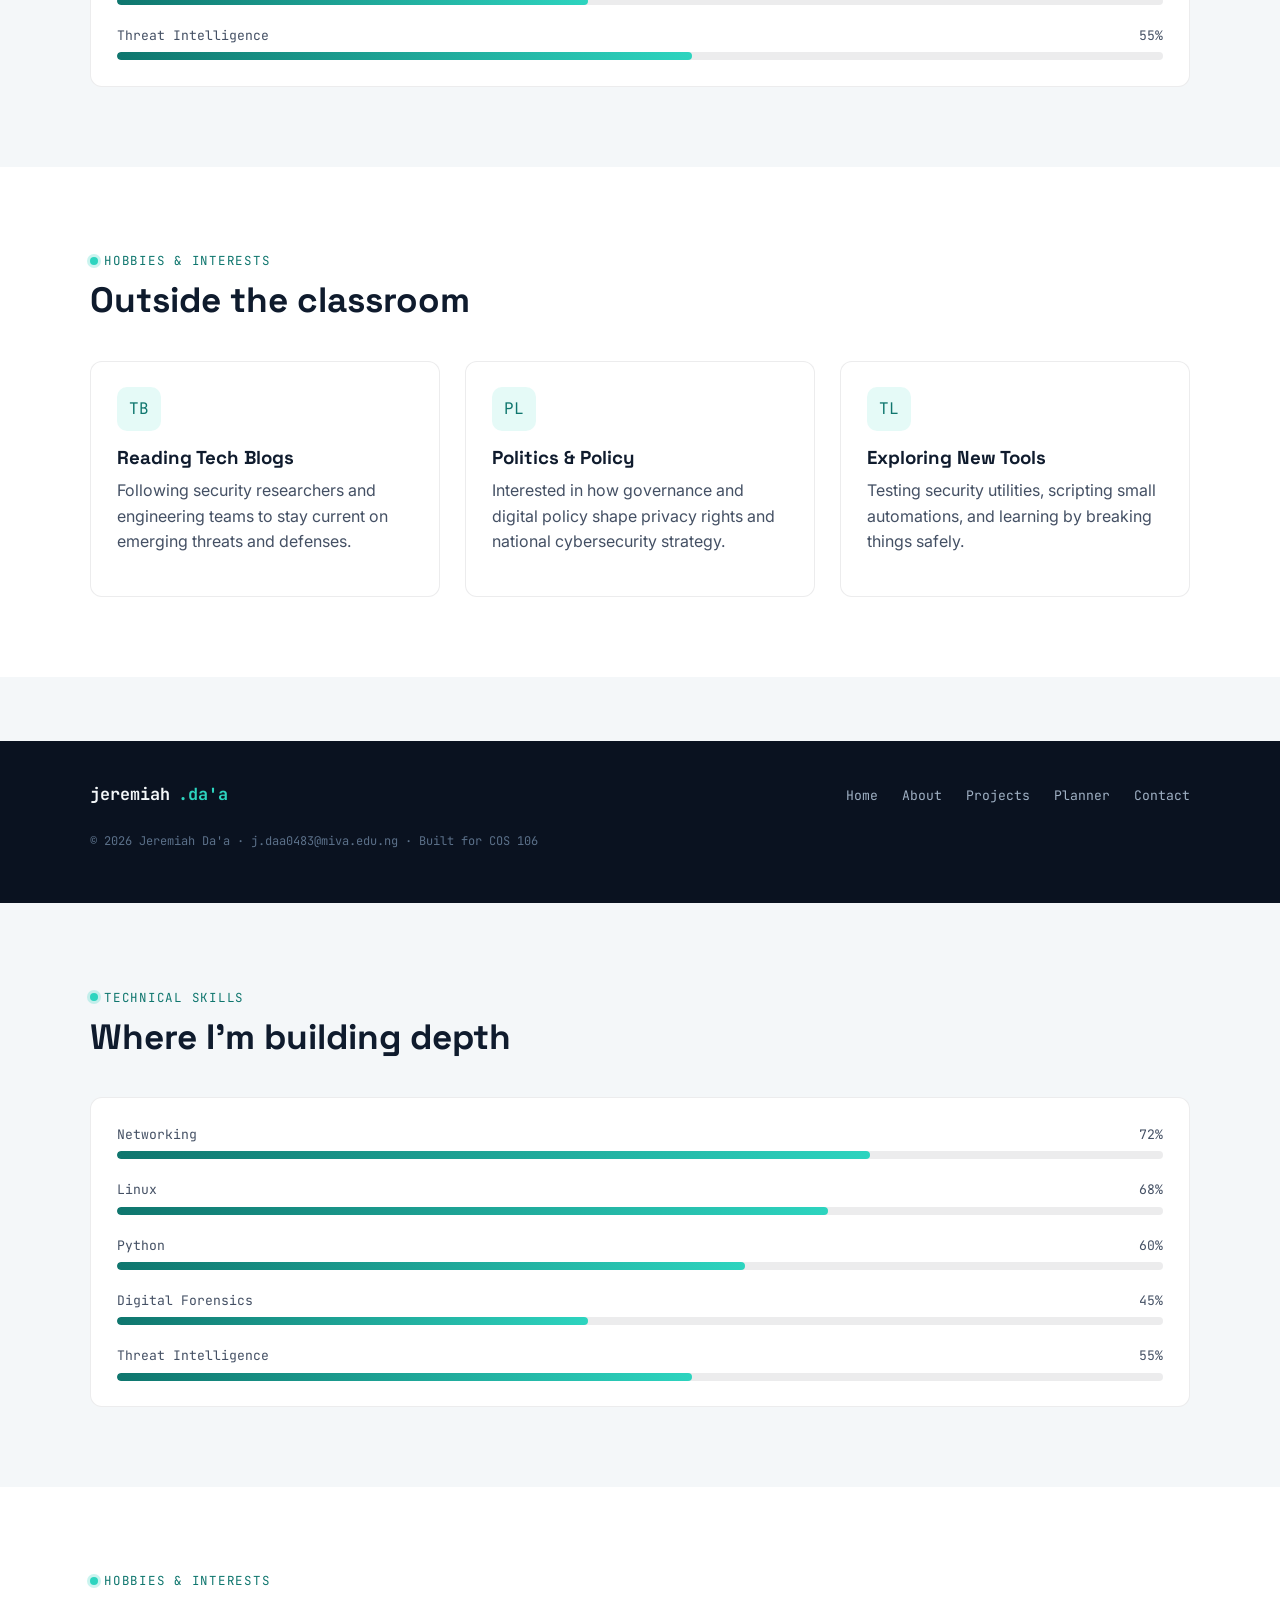
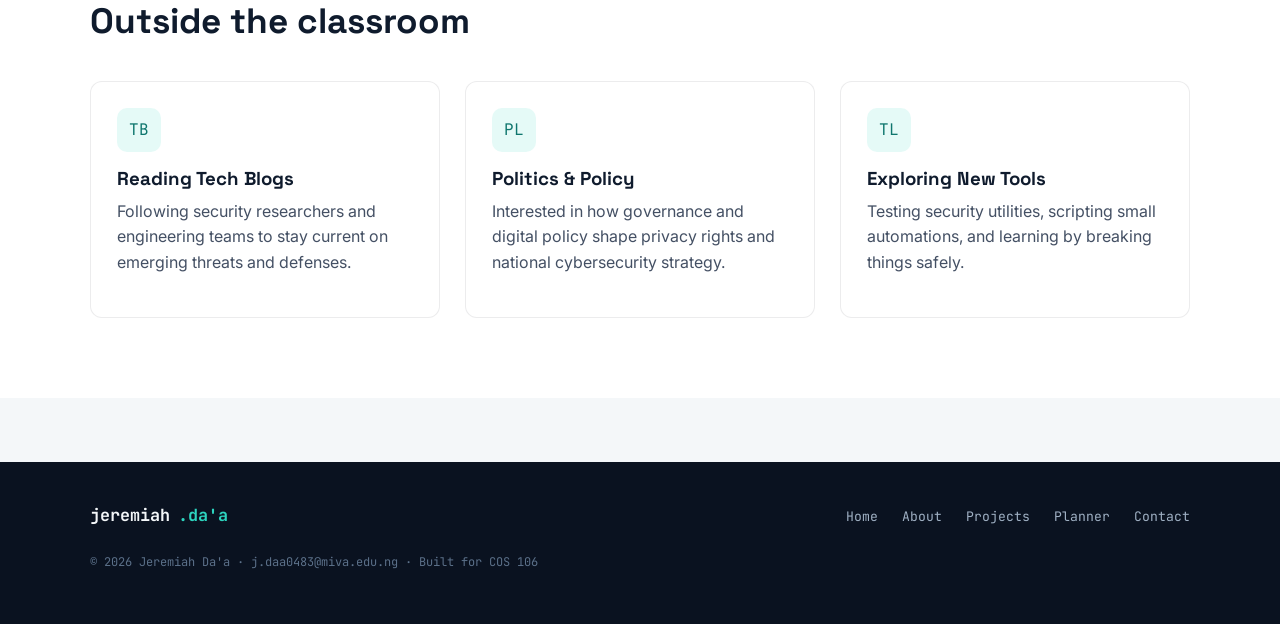
==== commit 568d0e42: "Add technical skills and hobbies sections to about.html" ====
--- a/about.html
+++ b/about.html
@@ -188,13 +188,20 @@
   <script src="app.js"></script>
 </body>
 </html>
+            late night of coursework and lab work.
+          </p>
+        </div>
+      </div>
+    </section>
+
+    <!-- ================= SKILLS ================= -->
     <section class="section">
       <div class="container">
         <div class="section-head">
           <p class="eyebrow">Technical Skills</p>
           <h2>Where I'm building depth</h2>
         </div>
-        <div class="card">
+        <div class="card reveal">
           <div class="skill-item">
             <div class="skill-top"><span>Networking</span><span>72%</span></div>
             <div class="skill-bar"><div class="skill-fill" style="width:72%;"></div></div>
@@ -227,17 +234,17 @@
           <h2>Outside the classroom</h2>
         </div>
         <div class="grid-3">
-          <div class="card hobby-card">
+          <div class="card hobby-card reveal">
             <div class="hobby-icon">TB</div>
             <h3>Reading Tech Blogs</h3>
             <p>Following security researchers and engineering teams to stay current on emerging threats and defenses.</p>
           </div>
-          <div class="card hobby-card">
+          <div class="card hobby-card reveal">
             <div class="hobby-icon">PL</div>
             <h3>Politics &amp; Policy</h3>
             <p>Interested in how governance and digital policy shape privacy rights and national cybersecurity strategy.</p>
           </div>
-          <div class="card hobby-card">
+          <div class="card hobby-card reveal">
             <div class="hobby-icon">TL</div>
             <h3>Exploring New Tools</h3>
             <p>Testing security utilities, scripting small automations, and learning by breaking things safely.</p>
@@ -263,7 +270,87 @@
     </div>
   </footer>
 
+  <button class="back-to-top" id="backToTop" aria-label="Back to top" type="button">&uarr;</button>
+
   <script src="app.js"></script>
 </body>
 </html>
-
+    <section class="section">
+      <div class="container">
+        <div class="section-head">
+          <p class="eyebrow">Technical Skills</p>
+          <h2>Where I'm building depth</h2>
+        </div>
+        <div class="card">
+          <div class="skill-item">
+            <div class="skill-top"><span>Networking</span><span>72%</span></div>
+            <div class="skill-bar"><div class="skill-fill" style="width:72%;"></div></div>
+          </div>
+          <div class="skill-item">
+            <div class="skill-top"><span>Linux</span><span>68%</span></div>
+            <div class="skill-bar"><div class="skill-fill" style="width:68%;"></div></div>
+          </div>
+          <div class="skill-item">
+            <div class="skill-top"><span>Python</span><span>60%</span></div>
+            <div class="skill-bar"><div class="skill-fill" style="width:60%;"></div></div>
+          </div>
+          <div class="skill-item">
+            <div class="skill-top"><span>Digital Forensics</span><span>45%</span></div>
+            <div class="skill-bar"><div class="skill-fill" style="width:45%;"></div></div>
+          </div>
+          <div class="skill-item">
+            <div class="skill-top"><span>Threat Intelligence</span><span>55%</span></div>
+            <div class="skill-bar"><div class="skill-fill" style="width:55%;"></div></div>
+          </div>
+        </div>
+      </div>
+    </section>
+
+    <!-- ================= HOBBIES ================= -->
+    <section class="section section-alt">
+      <div class="container">
+        <div class="section-head">
+          <p class="eyebrow">Hobbies &amp; Interests</p>
+          <h2>Outside the classroom</h2>
+        </div>
+        <div class="grid-3">
+          <div class="card hobby-card">
+            <div class="hobby-icon">TB</div>
+            <h3>Reading Tech Blogs</h3>
+            <p>Following security researchers and engineering teams to stay current on emerging threats and defenses.</p>
+          </div>
+          <div class="card hobby-card">
+            <div class="hobby-icon">PL</div>
+            <h3>Politics &amp; Policy</h3>
+            <p>Interested in how governance and digital policy shape privacy rights and national cybersecurity strategy.</p>
+          </div>
+          <div class="card hobby-card">
+            <div class="hobby-icon">TL</div>
+            <h3>Exploring New Tools</h3>
+            <p>Testing security utilities, scripting small automations, and learning by breaking things safely.</p>
+          </div>
+        </div>
+      </div>
+    </section>
+  </main>
+
+  <footer class="site-footer">
+    <div class="container">
+      <div class="footer-grid">
+        <span class="brand">jeremiah<span>.da'a</span></span>
+        <ul class="footer-links">
+          <li><a href="index.html">Home</a></li>
+          <li><a href="about.html">About</a></li>
+          <li><a href="projects.html">Projects</a></li>
+          <li><a href="planner.html">Planner</a></li>
+          <li><a href="contact.html">Contact</a></li>
+        </ul>
+      </div>
+      <p class="footer-fine">© 2026 Jeremiah Da'a · j.daa0483@miva.edu.ng · Built for COS 106</p>
+    </div>
+  </footer>
+
+  <script src="app.js"></script>
+</body>
+</html>
+
--- a/style.css
+++ b/style.css
@@ -73,6 +73,68 @@
   }
 }
 
+/* =========================================================================
+   Scroll-reveal (IntersectionObserver driven, see app.js)
+   ========================================================================= */
+.reveal {
+  opacity: 0;
+  transform: translateY(22px);
+  transition: opacity 0.6s var(--ease), transform 0.6s var(--ease);
+}
+.reveal.is-visible {
+  opacity: 1;
+  transform: translateY(0);
+}
+/* stagger children of a grid automatically */
+.grid-3 .reveal:nth-child(2), .grid-2 .reveal:nth-child(2) { transition-delay: 0.08s; }
+.grid-3 .reveal:nth-child(3) { transition-delay: 0.16s; }
+
+/* =========================================================================
+   Scroll progress bar
+   ========================================================================= */
+.scroll-progress {
+  position: fixed;
+  top: 0; left: 0;
+  height: 3px;
+  width: 0%;
+  background: linear-gradient(90deg, var(--teal-dim), var(--teal));
+  z-index: 200;
+  transition: width 0.1s linear;
+}
+
+/* =========================================================================
+   Back to top
+   ========================================================================= */
+.back-to-top {
+  position: fixed;
+  right: 1.25rem;
+  bottom: 1.25rem;
+  width: 46px;
+  height: 46px;
+  border-radius: 50%;
+  background: var(--slate-900);
+  color: var(--teal);
+  border: 1px solid rgba(45,212,191,0.35);
+  display: flex;
+  align-items: center;
+  justify-content: center;
+  cursor: pointer;
+  font-family: var(--font-mono);
+  font-size: 1.1rem;
+  box-shadow: 0 12px 30px -10px rgba(0,0,0,0.5);
+  opacity: 0;
+  transform: translateY(12px);
+  pointer-events: none;
+  transition: opacity 0.25s var(--ease), transform 0.25s var(--ease), background 0.2s var(--ease);
+  z-index: 150;
+}
+.back-to-top.is-visible {
+  opacity: 1;
+  transform: translateY(0);
+  pointer-events: auto;
+}
+.back-to-top:hover { background: var(--slate-800); }
+
 .container {
   width: 100%;
   max-width: var(--maxw);
@@ -112,6 +174,11 @@
     linear-gradient(rgba(255,255,255,0.035) 1px, transparent 1px),
     linear-gradient(90deg, rgba(255,255,255,0.035) 1px, transparent 1px);
   background-size: auto, auto, 42px 42px, 42px 42px;
+  animation: drift 22s ease-in-out infinite alternate;
+}
+@keyframes drift {
+  0%   { background-position: 0% 0%, 100% 100%, 0 0, 0 0; }
+  100% { background-position: 4% 6%, 94% 92%, 12px 10px, 12px 10px; }
 }
 .scan-bg::after {
   content: "";
@@ -439,7 +506,9 @@
   background: var(--slate-900);
   padding: 1.6rem 1.25rem;
   color: var(--off-white);
-}
+  transition: background 0.25s var(--ease);
+}
+.stat-cell:hover { background: var(--slate-800); }
 .stat-cell .num {
   font-family: var(--font-mono);
   font-size: 1.6rem;
@@ -496,9 +565,13 @@
   border: 1px solid rgba(16, 24, 35, 0.08);
   border-radius: var(--radius-md);
   padding: 1.6rem;
-  transition: transform 0.2s var(--ease), box-shadow 0.2s var(--ease);
-}
-.card:hover { transform: translateY(-3px); box-shadow: 0 16px 40px -18px rgba(16,24,35,0.22); }
+  transition: transform 0.25s var(--ease), box-shadow 0.25s var(--ease), border-color 0.25s var(--ease);
+}
+.card:hover {
+  transform: translateY(-4px);
+  box-shadow: 0 20px 45px -20px rgba(15,118,110,0.35);
+  border-color: rgba(45,212,191,0.35);
+}
 
 .grid-3 {
   display: grid;
@@ -614,7 +687,8 @@
    ========================================================================= */
 .project-card { display: flex; flex-direction: column; padding: 0; overflow: hidden; }
 .project-thumb { aspect-ratio: 16/10; overflow: hidden; background: var(--slate-900); }
-.project-thumb img { width: 100%; height: 100%; object-fit: cover; opacity: 0.92; }
+.project-thumb img { width: 100%; height: 100%; object-fit: cover; opacity: 0.92; transition: transform 0.5s var(--ease), opacity 0.3s var(--ease); }
+.project-card:hover .project-thumb img { transform: scale(1.06); opacity: 1; }
 .project-body { padding: 1.5rem; display: flex; flex-direction: column; gap: 0.85rem; flex: 1; }
 .project-tag { font-family: var(--font-mono); font-size: 0.72rem; color: var(--teal-dim); text-transform: uppercase; letter-spacing: 0.05em; }
 .project-feats li { position: relative; padding-left: 1.3rem; font-size: 0.92rem; color: var(--ink-soft); margin-bottom: 0.4rem; }
@@ -723,6 +797,68 @@
   clip: rect(0,0,0,0); white-space: nowrap; border: 0; padding: 0; margin: -1px;
 }
 .mt-lg { margin-top: 2.5rem; }
+
+/* =========================================================================
+   Back to top
+   ========================================================================= */
+.back-to-top {
+  position: fixed;
+  right: 1.25rem;
+  bottom: 1.25rem;
+  width: 46px;
+  height: 46px;
+  border-radius: 50%;
+  background: var(--slate-900);
+  color: var(--teal);
+  border: 1px solid rgba(45,212,191,0.35);
+  display: flex;
+  align-items: center;
+  justify-content: center;
+  cursor: pointer;
+  font-family: var(--font-mono);
+  font-size: 1.1rem;
+  box-shadow: 0 12px 30px -10px rgba(0,0,0,0.5);
+  opacity: 0;
+  transform: translateY(12px);
+  pointer-events: none;
+  transition: opacity 0.25s var(--ease), transform 0.25s var(--ease), background 0.2s var(--ease);
+  z-index: 150;
+}
+.back-to-top.is-visible {
+  opacity: 1;
+  transform: translateY(0);
+  pointer-events: auto;
+}
+.back-to-top:hover { background: var(--slate-800); }
+
+.container {
+  width: 100%;
+  max-width: var(--maxw);
+  margin-inline: auto;
+  padding-inline: clamp(1.25rem, 4vw, 2.5rem);
+}
+
+.eyebrow {
+  font-family: var(--font-mono);
+  font-size: 0.78rem;
+  letter-spacing: 0.14em;
+  text-transform: uppercase;
+  color: var(--teal-dim);
+  display: inline-flex;
+  align-items: center;
+  gap: 0.5em;
+  margin-bottom: 0.75em;
+}
+.eyebrow::before {
+  content: "";
+  width: 8px;
+  height: 8px;
+  border-radius: 50%;
+  background: var(--teal);
+  box-shadow: 0 0 0 3px rgba(45, 212, 191, 0.25);
+}
+
+/* =========================================================================
    Background scan / node texture — signature motif, used sparingly
    ========================================================================= */
 .scan-bg {
@@ -734,6 +870,11 @@
     linear-gradient(rgba(255,255,255,0.035) 1px, transparent 1px),
     linear-gradient(90deg, rgba(255,255,255,0.035) 1px, transparent 1px);
   background-size: auto, auto, 42px 42px, 42px 42px;
+  animation: drift 22s ease-in-out infinite alternate;
+}
+@keyframes drift {
+  0%   { background-position: 0% 0%, 100% 100%, 0 0, 0 0; }
+  100% { background-position: 4% 6%, 94% 92%, 12px 10px, 12px 10px; }
 }
 .scan-bg::after {
   content: "";
@@ -924,6 +1065,68 @@
   margin-top: 1.75rem;
 }
 
+/* large hero portrait with overlay badge */
+.hero-photo-card {
+  position: relative;
+  border-radius: var(--radius-lg);
+  overflow: hidden;
+  box-shadow: 0 30px 70px -25px rgba(0,0,0,0.65);
+  border: 1px solid rgba(255,255,255,0.08);
+}
+.hero-photo-card img {
+  width: 100%;
+  aspect-ratio: 4 / 5;
+  object-fit: cover;
+  display: block;
+}
+.hero-photo-card::after {
+  content: "";
+  position: absolute;
+  inset: 0;
+  background: linear-gradient(to top, rgba(10,18,32,0.75) 0%, rgba(10,18,32,0.05) 40%);
+  pointer-events: none;
+}
+.photo-badge {
+  position: absolute;
+  left: 1.1rem;
+  bottom: 1.1rem;
+  right: 1.1rem;
+  display: flex;
+  align-items: center;
+  gap: 0.75rem;
+  background: rgba(10, 18, 32, 0.72);
+  backdrop-filter: blur(6px);
+  border: 1px solid rgba(45, 212, 191, 0.3);
+  border-radius: var(--radius-sm);
+  padding: 0.75rem 0.9rem;
+}
+.photo-badge-icon {
+  width: 34px;
+  height: 34px;
+  border-radius: 50%;
+  background: rgba(45, 212, 191, 0.16);
+  color: var(--teal);
+  display: flex;
+  align-items: center;
+  justify-content: center;
+  flex-shrink: 0;
+  font-size: 1rem;
+}
+.photo-badge-text .eyebrow-tiny {
+  font-family: var(--font-mono);
+  font-size: 0.68rem;
+  letter-spacing: 0.1em;
+  text-transform: uppercase;
+  color: var(--teal);
+  display: block;
+  margin-bottom: 0.15rem;
+}
+.photo-badge-text strong {
+  color: var(--off-white);
+  font-size: 0.88rem;
+  font-weight: 600;
+}
+
 /* terminal card */
 .terminal {
   background: var(--slate-800);
@@ -999,7 +1202,9 @@
   background: var(--slate-900);
   padding: 1.6rem 1.25rem;
   color: var(--off-white);
-}
+  transition: background 0.25s var(--ease);
+}
+.stat-cell:hover { background: var(--slate-800); }
 .stat-cell .num {
   font-family: var(--font-mono);
   font-size: 1.6rem;
@@ -1056,9 +1261,13 @@
   border: 1px solid rgba(16, 24, 35, 0.08);
   border-radius: var(--radius-md);
   padding: 1.6rem;
-  transition: transform 0.2s var(--ease), box-shadow 0.2s var(--ease);
-}
-.card:hover { transform: translateY(-3px); box-shadow: 0 16px 40px -18px rgba(16,24,35,0.22); }
+  transition: transform 0.25s var(--ease), box-shadow 0.25s var(--ease), border-color 0.25s var(--ease);
+}
+.card:hover {
+  transform: translateY(-4px);
+  box-shadow: 0 20px 45px -20px rgba(15,118,110,0.35);
+  border-color: rgba(45,212,191,0.35);
+}
 
 .grid-3 {
   display: grid;
@@ -1174,7 +1383,8 @@
    ========================================================================= */
 .project-card { display: flex; flex-direction: column; padding: 0; overflow: hidden; }
 .project-thumb { aspect-ratio: 16/10; overflow: hidden; background: var(--slate-900); }
-.project-thumb img { width: 100%; height: 100%; object-fit: cover; opacity: 0.92; }
+.project-thumb img { width: 100%; height: 100%; object-fit: cover; opacity: 0.92; transition: transform 0.5s var(--ease), opacity 0.3s var(--ease); }
+.project-card:hover .project-thumb img { transform: scale(1.06); opacity: 1; }
 .project-body { padding: 1.5rem; display: flex; flex-direction: column; gap: 0.85rem; flex: 1; }
 .project-tag { font-family: var(--font-mono); font-size: 0.72rem; color: var(--teal-dim); text-transform: uppercase; letter-spacing: 0.05em; }
 .project-feats li { position: relative; padding-left: 1.3rem; font-size: 0.92rem; color: var(--ink-soft); margin-bottom: 0.4rem; }
@@ -1484,6 +1694,68 @@
   margin-top: 1.75rem;
 }
 
+/* large hero portrait with overlay badge */
+.hero-photo-card {
+  position: relative;
+  border-radius: var(--radius-lg);
+  overflow: hidden;
+  box-shadow: 0 30px 70px -25px rgba(0,0,0,0.65);
+  border: 1px solid rgba(255,255,255,0.08);
+}
+.hero-photo-card img {
+  width: 100%;
+  aspect-ratio: 4 / 5;
+  object-fit: cover;
+  display: block;
+}
+.hero-photo-card::after {
+  content: "";
+  position: absolute;
+  inset: 0;
+  background: linear-gradient(to top, rgba(10,18,32,0.75) 0%, rgba(10,18,32,0.05) 40%);
+  pointer-events: none;
+}
+.photo-badge {
+  position: absolute;
+  left: 1.1rem;
+  bottom: 1.1rem;
+  right: 1.1rem;
+  display: flex;
+  align-items: center;
+  gap: 0.75rem;
+  background: rgba(10, 18, 32, 0.72);
+  backdrop-filter: blur(6px);
+  border: 1px solid rgba(45, 212, 191, 0.3);
+  border-radius: var(--radius-sm);
+  padding: 0.75rem 0.9rem;
+}
+.photo-badge-icon {
+  width: 34px;
+  height: 34px;
+  border-radius: 50%;
+  background: rgba(45, 212, 191, 0.16);
+  color: var(--teal);
+  display: flex;
+  align-items: center;
+  justify-content: center;
+  flex-shrink: 0;
+  font-size: 1rem;
+}
+.photo-badge-text .eyebrow-tiny {
+  font-family: var(--font-mono);
+  font-size: 0.68rem;
+  letter-spacing: 0.1em;
+  text-transform: uppercase;
+  color: var(--teal);
+  display: block;
+  margin-bottom: 0.15rem;
+}
+.photo-badge-text strong {
+  color: var(--off-white);
+  font-size: 0.88rem;
+  font-weight: 600;
+}
+
 /* terminal card */
 .terminal {
   background: var(--slate-800);
@@ -1529,12 +1801,13 @@
 
 /* profile avatar shown in terminal */
 .avatar-frame {
-  width: 46px;
-  height: 46px;
+  width: 88px;
+  height: 88px;
   border-radius: 50%;
   overflow: hidden;
-  border: 2px solid var(--teal);
+  border: 3px solid var(--teal);
   flex-shrink: 0;
+  box-shadow: 0 0 0 4px rgba(45, 212, 191, 0.15);
 }
 .avatar-frame img { width: 100%; height: 100%; object-fit: cover; }
 
@@ -1842,4 +2115,1123 @@
   clip: rect(0,0,0,0); white-space: nowrap; border: 0; padding: 0; margin: -1px;
 }
 .mt-lg { margin-top: 2.5rem; }
-
+   Background scan / node texture — signature motif, used sparingly
+   ========================================================================= */
+.scan-bg {
+  position: relative;
+  background-color: var(--slate-950);
+  background-image:
+    radial-gradient(circle at 18% 20%, rgba(45, 212, 191, 0.16), transparent 45%),
+    radial-gradient(circle at 82% 75%, rgba(45, 212, 191, 0.10), transparent 40%),
+    linear-gradient(rgba(255,255,255,0.035) 1px, transparent 1px),
+    linear-gradient(90deg, rgba(255,255,255,0.035) 1px, transparent 1px);
+  background-size: auto, auto, 42px 42px, 42px 42px;
+}
+.scan-bg::after {
+  content: "";
+  position: absolute;
+  inset: 0;
+  pointer-events: none;
+  background: repeating-linear-gradient(
+    to bottom,
+    rgba(255, 255, 255, 0.025) 0px,
+    rgba(255, 255, 255, 0.025) 1px,
+    transparent 1px,
+    transparent 3px
+  );
+  mix-blend-mode: overlay;
+}
+
+/* =========================================================================
+   Header / Nav
+   ========================================================================= */
+.site-header {
+  position: sticky;
+  top: 0;
+  z-index: 100;
+  background: rgba(15, 27, 45, 0.92);
+  backdrop-filter: blur(10px);
+  border-bottom: 1px solid rgba(255, 255, 255, 0.08);
+}
+.nav {
+  display: flex;
+  align-items: center;
+  justify-content: space-between;
+  height: var(--header-h);
+}
+.brand {
+  display: flex;
+  align-items: baseline;
+  gap: 0.5rem;
+  font-family: var(--font-mono);
+  font-weight: 700;
+  font-size: 1.05rem;
+  color: var(--off-white);
+}
+.brand span { color: var(--teal); }
+
+.nav-links {
+  display: flex;
+  gap: clamp(1rem, 2vw, 2.25rem);
+}
+.nav-links a {
+  font-family: var(--font-mono);
+  font-size: 0.85rem;
+  letter-spacing: 0.03em;
+  color: var(--slate-300);
+  padding: 0.4rem 0.1rem;
+  position: relative;
+  transition: color 0.2s var(--ease);
+}
+.nav-links a::after {
+  content: "";
+  position: absolute;
+  left: 0; right: 0; bottom: -2px;
+  height: 2px;
+  background: var(--teal);
+  transform: scaleX(0);
+  transform-origin: left;
+  transition: transform 0.25s var(--ease);
+}
+.nav-links a:hover,
+.nav-links a[aria-current="page"] { color: var(--off-white); }
+.nav-links a:hover::after,
+.nav-links a[aria-current="page"]::after { transform: scaleX(1); }
+
+.nav-toggle {
+  display: none;
+  flex-direction: column;
+  gap: 5px;
+  background: none;
+  border: none;
+  cursor: pointer;
+  padding: 0.5rem;
+}
+.nav-toggle span {
+  width: 22px;
+  height: 2px;
+  background: var(--off-white);
+  transition: transform 0.25s var(--ease), opacity 0.25s var(--ease);
+}
+.nav-toggle[aria-expanded="true"] span:nth-child(1) { transform: translateY(7px) rotate(45deg); }
+.nav-toggle[aria-expanded="true"] span:nth-child(2) { opacity: 0; }
+.nav-toggle[aria-expanded="true"] span:nth-child(3) { transform: translateY(-7px) rotate(-45deg); }
+
+@media (max-width: 760px) {
+  .nav-toggle { display: flex; }
+  .nav-links {
+    position: absolute;
+    top: var(--header-h);
+    left: 0; right: 0;
+    background: var(--slate-900);
+    flex-direction: column;
+    padding: 1rem clamp(1.25rem, 4vw, 2.5rem) 1.5rem;
+    gap: 1rem;
+    border-bottom: 1px solid rgba(255,255,255,0.08);
+    transform: translateY(-8px);
+    opacity: 0;
+    pointer-events: none;
+    transition: transform 0.25s var(--ease), opacity 0.25s var(--ease);
+  }
+  .nav-links.is-open {
+    transform: translateY(0);
+    opacity: 1;
+    pointer-events: auto;
+  }
+}
+
+/* =========================================================================
+   Buttons
+   ========================================================================= */
+.btn {
+  display: inline-flex;
+  align-items: center;
+  gap: 0.5rem;
+  font-family: var(--font-mono);
+  font-size: 0.85rem;
+  letter-spacing: 0.02em;
+  padding: 0.75rem 1.4rem;
+  border-radius: var(--radius-sm);
+  border: 1px solid transparent;
+  cursor: pointer;
+  transition: transform 0.18s var(--ease), background 0.18s var(--ease), border-color 0.18s var(--ease), box-shadow 0.18s var(--ease);
+}
+.btn:active { transform: translateY(1px); }
+.btn-primary {
+  background: var(--teal);
+  color: var(--slate-950);
+  font-weight: 600;
+}
+.btn-primary:hover { background: var(--teal-strong); box-shadow: 0 6px 20px rgba(45,212,191,0.28); }
+.btn-outline {
+  background: transparent;
+  border-color: rgba(255,255,255,0.25);
+  color: var(--off-white);
+}
+.btn-outline:hover { border-color: var(--teal); color: var(--teal); }
+.btn-ghost {
+  background: rgba(45, 212, 191, 0.08);
+  color: var(--teal-dim);
+  border-color: rgba(15, 118, 110, 0.2);
+}
+.btn-ghost:hover { background: rgba(45, 212, 191, 0.16); }
+.btn-danger { background: transparent; color: var(--danger); border-color: rgba(239,113,102,0.35); }
+.btn-danger:hover { background: rgba(239,113,102,0.1); }
+.btn:disabled { opacity: 0.5; cursor: not-allowed; }
+
+/* =========================================================================
+   Hero (terminal-card signature element)
+   ========================================================================= */
+.hero {
+  color: var(--off-white);
+  padding-block: clamp(3rem, 8vw, 6rem);
+}
+.hero-grid {
+  display: grid;
+  grid-template-columns: 1.1fr 0.9fr;
+  gap: clamp(2rem, 5vw, 4rem);
+  align-items: center;
+}
+@media (max-width: 860px) {
+  .hero-grid { grid-template-columns: 1fr; }
+}
+.hero h1 {
+  color: var(--off-white);
+  font-size: clamp(2.1rem, 5vw, 3.4rem);
+  margin-bottom: 0.3em;
+}
+.hero h1 em {
+  font-style: normal;
+  color: var(--teal);
+}
+.hero-lede {
+  color: var(--slate-300);
+  font-size: 1.05rem;
+  max-width: 46ch;
+}
+.hero-actions {
+  display: flex;
+  gap: 0.9rem;
+  flex-wrap: wrap;
+  margin-top: 1.75rem;
+}
+
+/* terminal card */
+.terminal {
+  background: var(--slate-800);
+  border: 1px solid rgba(255,255,255,0.08);
+  border-radius: var(--radius-md);
+  overflow: hidden;
+  box-shadow: 0 25px 60px -20px rgba(0,0,0,0.6);
+}
+.terminal-bar {
+  display: flex;
+  align-items: center;
+  gap: 0.4rem;
+  padding: 0.7rem 1rem;
+  background: var(--slate-700);
+  font-family: var(--font-mono);
+  font-size: 0.75rem;
+  color: var(--slate-300);
+}
+.terminal-bar .dot { width: 10px; height: 10px; border-radius: 50%; }
+.dot-r { background: #ef7166; }
+.dot-y { background: #f5c95d; }
+.dot-g { background: #3ecf8e; }
+.terminal-title { margin-left: 0.5rem; }
+.terminal-body {
+  padding: 1.25rem 1.4rem 1.5rem;
+  font-family: var(--font-mono);
+  font-size: 0.86rem;
+  color: var(--slate-300);
+}
+.terminal-body .line { margin-bottom: 0.55rem; }
+.terminal-body .prompt { color: var(--teal); margin-right: 0.5em; }
+.terminal-body .out { color: var(--off-white); }
+.terminal-body .muted { color: var(--slate-500); }
+.cursor {
+  display: inline-block;
+  width: 8px;
+  height: 1em;
+  background: var(--teal);
+  vertical-align: text-bottom;
+  animation: blink 1s steps(1) infinite;
+}
+@keyframes blink { 50% { opacity: 0; } }
+
+/* profile avatar shown in terminal */
+.avatar-frame {
+  width: 88px;
+  height: 88px;
+  border-radius: 50%;
+  overflow: hidden;
+  border: 3px solid var(--teal);
+  flex-shrink: 0;
+  box-shadow: 0 0 0 4px rgba(45, 212, 191, 0.15);
+}
+.avatar-frame img { width: 100%; height: 100%; object-fit: cover; }
+
+/* =========================================================================
+   Stats grid
+   ========================================================================= */
+.stats {
+  padding-block: clamp(2.5rem, 6vw, 4rem);
+}
+.stats-grid {
+  display: grid;
+  grid-template-columns: repeat(4, 1fr);
+  gap: 1px;
+  background: var(--slate-700);
+  border-radius: var(--radius-md);
+  overflow: hidden;
+  border: 1px solid var(--slate-700);
+}
+@media (max-width: 760px) { .stats-grid { grid-template-columns: repeat(2, 1fr); } }
+.stat-cell {
+  background: var(--slate-900);
+  padding: 1.6rem 1.25rem;
+  color: var(--off-white);
+}
+.stat-cell .num {
+  font-family: var(--font-mono);
+  font-size: 1.6rem;
+  color: var(--teal);
+  display: block;
+  margin-bottom: 0.3rem;
+}
+.stat-cell .label {
+  font-size: 0.8rem;
+  color: var(--slate-300);
+  text-transform: uppercase;
+  letter-spacing: 0.06em;
+}
+
+/* =========================================================================
+   Sections (light)
+   ========================================================================= */
+.section {
+  padding-block: clamp(3rem, 7vw, 5rem);
+}
+.section-alt { background: var(--paper); }
+.section-head { max-width: 62ch; margin-bottom: 2.5rem; }
+.section-head h2 { font-size: clamp(1.6rem, 3.4vw, 2.2rem); }
+
+/* video card */
+.media-card {
+  max-width: 860px;
+  margin-inline: auto;
+  border-radius: var(--radius-lg);
+  overflow: hidden;
+  background: var(--slate-900);
+  box-shadow: 0 30px 70px -30px rgba(15, 27, 45, 0.5);
+  border: 1px solid var(--slate-700);
+}
+.media-card .terminal-bar { background: var(--slate-800); }
+.video-wrap {
+  position: relative;
+  aspect-ratio: 16 / 9;
+  background: #000;
+}
+.video-wrap iframe {
+  position: absolute;
+  inset: 0;
+  width: 100%;
+  height: 100%;
+  border: 0;
+}
+
+/* =========================================================================
+   Cards (general)
+   ========================================================================= */
+.card {
+  background: var(--paper);
+  border: 1px solid rgba(16, 24, 35, 0.08);
+  border-radius: var(--radius-md);
+  padding: 1.6rem;
+  transition: transform 0.2s var(--ease), box-shadow 0.2s var(--ease);
+}
+.card:hover { transform: translateY(-3px); box-shadow: 0 16px 40px -18px rgba(16,24,35,0.22); }
+
+.grid-3 {
+  display: grid;
+  grid-template-columns: repeat(3, 1fr);
+  gap: var(--gap);
+}
+@media (max-width: 900px) { .grid-3 { grid-template-columns: repeat(2, 1fr); } }
+@media (max-width: 620px) { .grid-3 { grid-template-columns: 1fr; } }
+
+.grid-2 {
+  display: grid;
+  grid-template-columns: repeat(2, 1fr);
+  gap: var(--gap);
+}
+@media (max-width: 700px) { .grid-2 { grid-template-columns: 1fr; } }
+
+/* =========================================================================
+   Footer
+   ========================================================================= */
+.site-footer {
+  background: var(--slate-950);
+  color: var(--slate-300);
+  padding-block: 2.5rem;
+  margin-top: 4rem;
+}
+.footer-grid {
+  display: flex;
+  flex-wrap: wrap;
+  justify-content: space-between;
+  gap: 1.5rem;
+  align-items: center;
+}
+.footer-links { display: flex; gap: 1.5rem; flex-wrap: wrap; }
+.footer-links a { font-family: var(--font-mono); font-size: 0.82rem; color: var(--slate-300); }
+.footer-links a:hover { color: var(--teal); }
+.footer-fine { font-family: var(--font-mono); font-size: 0.75rem; color: var(--slate-500); margin-top: 1.5rem; }
+
+/* =========================================================================
+   About page — education table, skills, hobbies
+   ========================================================================= */
+.edu-table-wrap { overflow-x: auto; border-radius: var(--radius-md); border: 1px solid rgba(16,24,35,0.08); }
+table.edu-table {
+  width: 100%;
+  border-collapse: collapse;
+  background: var(--paper);
+  min-width: 560px;
+}
+.edu-table caption { text-align: left; font-family: var(--font-mono); font-size: 0.8rem; color: var(--teal-dim); padding: 0.9rem 1.2rem 0; }
+.edu-table th, .edu-table td {
+  text-align: left;
+  padding: 0.9rem 1.2rem;
+  border-bottom: 1px solid rgba(16,24,35,0.08);
+  font-size: 0.95rem;
+}
+.edu-table thead th {
+  font-family: var(--font-mono);
+  font-size: 0.75rem;
+  text-transform: uppercase;
+  letter-spacing: 0.06em;
+  color: var(--ink-soft);
+  background: var(--off-white);
+}
+.edu-table tbody tr:last-child td { border-bottom: none; }
+.status-pill {
+  font-family: var(--font-mono);
+  font-size: 0.72rem;
+  padding: 0.25rem 0.6rem;
+  border-radius: 999px;
+  display: inline-block;
+}
+.status-active { background: rgba(45,212,191,0.14); color: var(--teal-dim); }
+.status-done { background: rgba(62,207,142,0.14); color: #1f8a5f; }
+
+.aspiration {
+  background: var(--slate-900);
+  color: var(--off-white);
+  border-radius: var(--radius-lg);
+  padding: clamp(1.75rem, 4vw, 3rem);
+  position: relative;
+  overflow: hidden;
+}
+.aspiration::before {
+  content: "”";
+  position: absolute;
+  top: -1.2rem;
+  right: 1.5rem;
+  font-family: var(--font-display);
+  font-size: 9rem;
+  color: rgba(45,212,191,0.08);
+  line-height: 1;
+}
+.aspiration p { color: var(--slate-300); font-size: 1.1rem; max-width: 62ch; position: relative; }
+
+.skill-item { margin-bottom: 1.25rem; }
+.skill-item:last-child { margin-bottom: 0; }
+.skill-top { display: flex; justify-content: space-between; font-family: var(--font-mono); font-size: 0.82rem; margin-bottom: 0.4rem; color: var(--ink-soft); }
+.skill-bar { height: 8px; border-radius: 999px; background: rgba(16,24,35,0.08); overflow: hidden; }
+.skill-fill { height: 100%; border-radius: 999px; background: linear-gradient(90deg, var(--teal-dim), var(--teal)); }
+
+.hobby-card { text-align: left; }
+.hobby-icon {
+  width: 44px; height: 44px;
+  border-radius: 10px;
+  background: rgba(45,212,191,0.12);
+  color: var(--teal-dim);
+  display: flex; align-items: center; justify-content: center;
+  margin-bottom: 1rem;
+  font-family: var(--font-mono);
+}
+
+/* =========================================================================
+   Projects page
+   ========================================================================= */
+.project-card { display: flex; flex-direction: column; padding: 0; overflow: hidden; }
+.project-thumb { aspect-ratio: 16/10; overflow: hidden; background: var(--slate-900); }
+.project-thumb img { width: 100%; height: 100%; object-fit: cover; opacity: 0.92; }
+.project-body { padding: 1.5rem; display: flex; flex-direction: column; gap: 0.85rem; flex: 1; }
+.project-tag { font-family: var(--font-mono); font-size: 0.72rem; color: var(--teal-dim); text-transform: uppercase; letter-spacing: 0.05em; }
+.project-feats li { position: relative; padding-left: 1.3rem; font-size: 0.92rem; color: var(--ink-soft); margin-bottom: 0.4rem; }
+.project-feats li::before { content: "▹"; position: absolute; left: 0; color: var(--teal); }
+.project-actions { margin-top: auto; display: flex; gap: 0.75rem; padding-top: 0.5rem; }
+
+/* =========================================================================
+   Planner page
+   ========================================================================= */
+.planner-layout {
+  display: grid;
+  grid-template-columns: 340px 1fr;
+  gap: var(--gap);
+  align-items: start;
+}
+@media (max-width: 860px) { .planner-layout { grid-template-columns: 1fr; } }
+
+.planner-form { display: flex; flex-direction: column; gap: 1rem; }
+.field { display: flex; flex-direction: column; gap: 0.4rem; }
+.field label { font-family: var(--font-mono); font-size: 0.78rem; color: var(--ink-soft); text-transform: uppercase; letter-spacing: 0.04em; }
+.field input, .field select, .field textarea {
+  padding: 0.7rem 0.85rem;
+  border-radius: var(--radius-sm);
+  border: 1px solid rgba(16,24,35,0.15);
+  background: var(--paper);
+  color: var(--ink);
+}
+.field input:focus, .field select:focus, .field textarea:focus { border-color: var(--teal); }
+.field-error { color: var(--danger); font-size: 0.78rem; min-height: 1em; }
+
+.planner-stats { display: grid; grid-template-columns: repeat(3, 1fr); gap: 0.75rem; margin-bottom: 1.5rem; }
+.mini-stat { background: var(--paper); border-radius: var(--radius-sm); border: 1px solid rgba(16,24,35,0.08); padding: 1rem; text-align: center; }
+.mini-stat .num { font-family: var(--font-mono); font-size: 1.4rem; color: var(--teal-dim); display: block; }
+.mini-stat .label { font-size: 0.75rem; color: var(--ink-soft); text-transform: uppercase; letter-spacing: 0.04em; }
+
+.progress-track { height: 10px; border-radius: 999px; background: rgba(16,24,35,0.08); overflow: hidden; margin-bottom: 1.75rem; }
+.progress-fill { height: 100%; background: linear-gradient(90deg, var(--teal-dim), var(--teal)); border-radius: 999px; transition: width 0.35s var(--ease); width: 0%; }
+
+.task-list { display: flex; flex-direction: column; gap: 0.75rem; }
+.task-item {
+  display: flex;
+  align-items: center;
+  gap: 0.9rem;
+  background: var(--paper);
+  border: 1px solid rgba(16,24,35,0.08);
+  border-radius: var(--radius-sm);
+  padding: 0.9rem 1rem;
+}
+.task-item.is-complete { opacity: 0.6; }
+.task-item.is-complete .task-name { text-decoration: line-through; }
+.task-check {
+  width: 22px; height: 22px;
+  border-radius: 50%;
+  border: 2px solid var(--teal);
+  background: none;
+  cursor: pointer;
+  flex-shrink: 0;
+  display: flex; align-items: center; justify-content: center;
+  color: var(--teal);
+  font-size: 0.75rem;
+}
+.task-item.is-complete .task-check { background: var(--teal); color: var(--slate-950); }
+.task-main { flex: 1; min-width: 0; }
+.task-name { font-weight: 600; color: var(--ink); display: block; }
+.task-meta { font-family: var(--font-mono); font-size: 0.75rem; color: var(--ink-soft); }
+.priority-pill { font-family: var(--font-mono); font-size: 0.68rem; padding: 0.15rem 0.5rem; border-radius: 999px; margin-right: 0.5rem; text-transform: uppercase; }
+.priority-high { background: rgba(239,113,102,0.14); color: #c14a3e; }
+.priority-medium { background: rgba(245,201,93,0.18); color: #a17a13; }
+.priority-low { background: rgba(62,207,142,0.14); color: #1f8a5f; }
+.task-delete { background: none; border: none; color: var(--ink-soft); cursor: pointer; padding: 0.4rem; font-size: 1rem; }
+.task-delete:hover { color: var(--danger); }
+.empty-state { text-align: center; padding: 2.5rem 1rem; color: var(--ink-soft); font-family: var(--font-mono); font-size: 0.85rem; border: 1px dashed rgba(16,24,35,0.15); border-radius: var(--radius-sm); }
+
+/* =========================================================================
+   Contact page
+   ========================================================================= */
+.contact-layout { display: grid; grid-template-columns: 1fr 1.2fr; gap: clamp(2rem, 5vw, 3.5rem); align-items: start; }
+@media (max-width: 860px) { .contact-layout { grid-template-columns: 1fr; } }
+.contact-info-item { display: flex; gap: 0.9rem; margin-bottom: 1.4rem; }
+.contact-info-icon {
+  width: 38px; height: 38px; border-radius: 9px;
+  background: var(--slate-900); color: var(--teal);
+  display: flex; align-items: center; justify-content: center;
+  font-family: var(--font-mono); font-size: 0.8rem; flex-shrink: 0;
+}
+.contact-info-item h4 { margin-bottom: 0.15rem; font-size: 0.95rem; }
+.contact-info-item p { margin: 0; font-size: 0.9rem; }
+
+.form-status {
+  display: none;
+  font-family: var(--font-mono);
+  font-size: 0.85rem;
+  padding: 0.85rem 1rem;
+  border-radius: var(--radius-sm);
+  margin-bottom: 1.25rem;
+}
+.form-status.is-visible { display: block; }
+.form-status.is-success { background: rgba(62,207,142,0.12); color: #1f8a5f; }
+.form-status.is-error { background: rgba(239,113,102,0.12); color: #c14a3e; }
+
+/* =========================================================================
+   Utility
+   ========================================================================= */
+.visually-hidden {
+  position: absolute; width: 1px; height: 1px; overflow: hidden;
+  clip: rect(0,0,0,0); white-space: nowrap; border: 0; padding: 0; margin: -1px;
+}
+.mt-lg { margin-top: 2.5rem; }
+   Background scan / node texture — signature motif, used sparingly
+   ========================================================================= */
+.scan-bg {
+  position: relative;
+  background-color: var(--slate-950);
+  background-image:
+    radial-gradient(circle at 18% 20%, rgba(45, 212, 191, 0.16), transparent 45%),
+    radial-gradient(circle at 82% 75%, rgba(45, 212, 191, 0.10), transparent 40%),
+    linear-gradient(rgba(255,255,255,0.035) 1px, transparent 1px),
+    linear-gradient(90deg, rgba(255,255,255,0.035) 1px, transparent 1px);
+  background-size: auto, auto, 42px 42px, 42px 42px;
+}
+.scan-bg::after {
+  content: "";
+  position: absolute;
+  inset: 0;
+  pointer-events: none;
+  background: repeating-linear-gradient(
+    to bottom,
+    rgba(255, 255, 255, 0.025) 0px,
+    rgba(255, 255, 255, 0.025) 1px,
+    transparent 1px,
+    transparent 3px
+  );
+  mix-blend-mode: overlay;
+}
+
+/* =========================================================================
+   Header / Nav
+   ========================================================================= */
+.site-header {
+  position: sticky;
+  top: 0;
+  z-index: 100;
+  background: rgba(15, 27, 45, 0.92);
+  backdrop-filter: blur(10px);
+  border-bottom: 1px solid rgba(255, 255, 255, 0.08);
+}
+.nav {
+  display: flex;
+  align-items: center;
+  justify-content: space-between;
+  height: var(--header-h);
+}
+.brand {
+  display: flex;
+  align-items: baseline;
+  gap: 0.5rem;
+  font-family: var(--font-mono);
+  font-weight: 700;
+  font-size: 1.05rem;
+  color: var(--off-white);
+}
+.brand span { color: var(--teal); }
+
+.nav-links {
+  display: flex;
+  gap: clamp(1rem, 2vw, 2.25rem);
+}
+.nav-links a {
+  font-family: var(--font-mono);
+  font-size: 0.85rem;
+  letter-spacing: 0.03em;
+  color: var(--slate-300);
+  padding: 0.4rem 0.1rem;
+  position: relative;
+  transition: color 0.2s var(--ease);
+}
+.nav-links a::after {
+  content: "";
+  position: absolute;
+  left: 0; right: 0; bottom: -2px;
+  height: 2px;
+  background: var(--teal);
+  transform: scaleX(0);
+  transform-origin: left;
+  transition: transform 0.25s var(--ease);
+}
+.nav-links a:hover,
+.nav-links a[aria-current="page"] { color: var(--off-white); }
+.nav-links a:hover::after,
+.nav-links a[aria-current="page"]::after { transform: scaleX(1); }
+
+.nav-toggle {
+  display: none;
+  flex-direction: column;
+  gap: 5px;
+  background: none;
+  border: none;
+  cursor: pointer;
+  padding: 0.5rem;
+}
+.nav-toggle span {
+  width: 22px;
+  height: 2px;
+  background: var(--off-white);
+  transition: transform 0.25s var(--ease), opacity 0.25s var(--ease);
+}
+.nav-toggle[aria-expanded="true"] span:nth-child(1) { transform: translateY(7px) rotate(45deg); }
+.nav-toggle[aria-expanded="true"] span:nth-child(2) { opacity: 0; }
+.nav-toggle[aria-expanded="true"] span:nth-child(3) { transform: translateY(-7px) rotate(-45deg); }
+
+@media (max-width: 760px) {
+  .nav-toggle { display: flex; }
+  .nav-links {
+    position: absolute;
+    top: var(--header-h);
+    left: 0; right: 0;
+    background: var(--slate-900);
+    flex-direction: column;
+    padding: 1rem clamp(1.25rem, 4vw, 2.5rem) 1.5rem;
+    gap: 1rem;
+    border-bottom: 1px solid rgba(255,255,255,0.08);
+    transform: translateY(-8px);
+    opacity: 0;
+    pointer-events: none;
+    transition: transform 0.25s var(--ease), opacity 0.25s var(--ease);
+  }
+  .nav-links.is-open {
+    transform: translateY(0);
+    opacity: 1;
+    pointer-events: auto;
+  }
+}
+
+/* =========================================================================
+   Buttons
+   ========================================================================= */
+.btn {
+  display: inline-flex;
+  align-items: center;
+  gap: 0.5rem;
+  font-family: var(--font-mono);
+  font-size: 0.85rem;
+  letter-spacing: 0.02em;
+  padding: 0.75rem 1.4rem;
+  border-radius: var(--radius-sm);
+  border: 1px solid transparent;
+  cursor: pointer;
+  transition: transform 0.18s var(--ease), background 0.18s var(--ease), border-color 0.18s var(--ease), box-shadow 0.18s var(--ease);
+}
+.btn:active { transform: translateY(1px); }
+.btn-primary {
+  background: var(--teal);
+  color: var(--slate-950);
+  font-weight: 600;
+}
+.btn-primary:hover { background: var(--teal-strong); box-shadow: 0 6px 20px rgba(45,212,191,0.28); }
+.btn-outline {
+  background: transparent;
+  border-color: rgba(255,255,255,0.25);
+  color: var(--off-white);
+}
+.btn-outline:hover { border-color: var(--teal); color: var(--teal); }
+.btn-ghost {
+  background: rgba(45, 212, 191, 0.08);
+  color: var(--teal-dim);
+  border-color: rgba(15, 118, 110, 0.2);
+}
+.btn-ghost:hover { background: rgba(45, 212, 191, 0.16); }
+.btn-danger { background: transparent; color: var(--danger); border-color: rgba(239,113,102,0.35); }
+.btn-danger:hover { background: rgba(239,113,102,0.1); }
+.btn:disabled { opacity: 0.5; cursor: not-allowed; }
+
+/* =========================================================================
+   Hero (terminal-card signature element)
+   ========================================================================= */
+.hero {
+  color: var(--off-white);
+  padding-block: clamp(3rem, 8vw, 6rem);
+}
+.hero-grid {
+  display: grid;
+  grid-template-columns: 1.1fr 0.9fr;
+  gap: clamp(2rem, 5vw, 4rem);
+  align-items: center;
+}
+@media (max-width: 860px) {
+  .hero-grid { grid-template-columns: 1fr; }
+}
+.hero h1 {
+  color: var(--off-white);
+  font-size: clamp(2.1rem, 5vw, 3.4rem);
+  margin-bottom: 0.3em;
+}
+.hero h1 em {
+  font-style: normal;
+  color: var(--teal);
+}
+.hero-lede {
+  color: var(--slate-300);
+  font-size: 1.05rem;
+  max-width: 46ch;
+}
+.hero-actions {
+  display: flex;
+  gap: 0.9rem;
+  flex-wrap: wrap;
+  margin-top: 1.75rem;
+}
+
+/* terminal card */
+.terminal {
+  background: var(--slate-800);
+  border: 1px solid rgba(255,255,255,0.08);
+  border-radius: var(--radius-md);
+  overflow: hidden;
+  box-shadow: 0 25px 60px -20px rgba(0,0,0,0.6);
+}
+.terminal-bar {
+  display: flex;
+  align-items: center;
+  gap: 0.4rem;
+  padding: 0.7rem 1rem;
+  background: var(--slate-700);
+  font-family: var(--font-mono);
+  font-size: 0.75rem;
+  color: var(--slate-300);
+}
+.terminal-bar .dot { width: 10px; height: 10px; border-radius: 50%; }
+.dot-r { background: #ef7166; }
+.dot-y { background: #f5c95d; }
+.dot-g { background: #3ecf8e; }
+.terminal-title { margin-left: 0.5rem; }
+.terminal-body {
+  padding: 1.25rem 1.4rem 1.5rem;
+  font-family: var(--font-mono);
+  font-size: 0.86rem;
+  color: var(--slate-300);
+}
+.terminal-body .line { margin-bottom: 0.55rem; }
+.terminal-body .prompt { color: var(--teal); margin-right: 0.5em; }
+.terminal-body .out { color: var(--off-white); }
+.terminal-body .muted { color: var(--slate-500); }
+.cursor {
+  display: inline-block;
+  width: 8px;
+  height: 1em;
+  background: var(--teal);
+  vertical-align: text-bottom;
+  animation: blink 1s steps(1) infinite;
+}
+@keyframes blink { 50% { opacity: 0; } }
+
+/* profile avatar shown in terminal */
+.avatar-frame {
+  width: 46px;
+  height: 46px;
+  border-radius: 50%;
+  overflow: hidden;
+  border: 2px solid var(--teal);
+  flex-shrink: 0;
+}
+.avatar-frame img { width: 100%; height: 100%; object-fit: cover; }
+
+/* =========================================================================
+   Stats grid
+   ========================================================================= */
+.stats {
+  padding-block: clamp(2.5rem, 6vw, 4rem);
+}
+.stats-grid {
+  display: grid;
+  grid-template-columns: repeat(4, 1fr);
+  gap: 1px;
+  background: var(--slate-700);
+  border-radius: var(--radius-md);
+  overflow: hidden;
+  border: 1px solid var(--slate-700);
+}
+@media (max-width: 760px) { .stats-grid { grid-template-columns: repeat(2, 1fr); } }
+.stat-cell {
+  background: var(--slate-900);
+  padding: 1.6rem 1.25rem;
+  color: var(--off-white);
+}
+.stat-cell .num {
+  font-family: var(--font-mono);
+  font-size: 1.6rem;
+  color: var(--teal);
+  display: block;
+  margin-bottom: 0.3rem;
+}
+.stat-cell .label {
+  font-size: 0.8rem;
+  color: var(--slate-300);
+  text-transform: uppercase;
+  letter-spacing: 0.06em;
+}
+
+/* =========================================================================
+   Sections (light)
+   ========================================================================= */
+.section {
+  padding-block: clamp(3rem, 7vw, 5rem);
+}
+.section-alt { background: var(--paper); }
+.section-head { max-width: 62ch; margin-bottom: 2.5rem; }
+.section-head h2 { font-size: clamp(1.6rem, 3.4vw, 2.2rem); }
+
+/* video card */
+.media-card {
+  max-width: 860px;
+  margin-inline: auto;
+  border-radius: var(--radius-lg);
+  overflow: hidden;
+  background: var(--slate-900);
+  box-shadow: 0 30px 70px -30px rgba(15, 27, 45, 0.5);
+  border: 1px solid var(--slate-700);
+}
+.media-card .terminal-bar { background: var(--slate-800); }
+.video-wrap {
+  position: relative;
+  aspect-ratio: 16 / 9;
+  background: #000;
+}
+.video-wrap iframe {
+  position: absolute;
+  inset: 0;
+  width: 100%;
+  height: 100%;
+  border: 0;
+}
+
+/* =========================================================================
+   Cards (general)
+   ========================================================================= */
+.card {
+  background: var(--paper);
+  border: 1px solid rgba(16, 24, 35, 0.08);
+  border-radius: var(--radius-md);
+  padding: 1.6rem;
+  transition: transform 0.2s var(--ease), box-shadow 0.2s var(--ease);
+}
+.card:hover { transform: translateY(-3px); box-shadow: 0 16px 40px -18px rgba(16,24,35,0.22); }
+
+.grid-3 {
+  display: grid;
+  grid-template-columns: repeat(3, 1fr);
+  gap: var(--gap);
+}
+@media (max-width: 900px) { .grid-3 { grid-template-columns: repeat(2, 1fr); } }
+@media (max-width: 620px) { .grid-3 { grid-template-columns: 1fr; } }
+
+.grid-2 {
+  display: grid;
+  grid-template-columns: repeat(2, 1fr);
+  gap: var(--gap);
+}
+@media (max-width: 700px) { .grid-2 { grid-template-columns: 1fr; } }
+
+/* =========================================================================
+   Footer
+   ========================================================================= */
+.site-footer {
+  background: var(--slate-950);
+  color: var(--slate-300);
+  padding-block: 2.5rem;
+  margin-top: 4rem;
+}
+.footer-grid {
+  display: flex;
+  flex-wrap: wrap;
+  justify-content: space-between;
+  gap: 1.5rem;
+  align-items: center;
+}
+.footer-links { display: flex; gap: 1.5rem; flex-wrap: wrap; }
+.footer-links a { font-family: var(--font-mono); font-size: 0.82rem; color: var(--slate-300); }
+.footer-links a:hover { color: var(--teal); }
+.footer-fine { font-family: var(--font-mono); font-size: 0.75rem; color: var(--slate-500); margin-top: 1.5rem; }
+
+/* =========================================================================
+   About page — education table, skills, hobbies
+   ========================================================================= */
+.edu-table-wrap { overflow-x: auto; border-radius: var(--radius-md); border: 1px solid rgba(16,24,35,0.08); }
+table.edu-table {
+  width: 100%;
+  border-collapse: collapse;
+  background: var(--paper);
+  min-width: 560px;
+}
+.edu-table caption { text-align: left; font-family: var(--font-mono); font-size: 0.8rem; color: var(--teal-dim); padding: 0.9rem 1.2rem 0; }
+.edu-table th, .edu-table td {
+  text-align: left;
+  padding: 0.9rem 1.2rem;
+  border-bottom: 1px solid rgba(16,24,35,0.08);
+  font-size: 0.95rem;
+}
+.edu-table thead th {
+  font-family: var(--font-mono);
+  font-size: 0.75rem;
+  text-transform: uppercase;
+  letter-spacing: 0.06em;
+  color: var(--ink-soft);
+  background: var(--off-white);
+}
+.edu-table tbody tr:last-child td { border-bottom: none; }
+.status-pill {
+  font-family: var(--font-mono);
+  font-size: 0.72rem;
+  padding: 0.25rem 0.6rem;
+  border-radius: 999px;
+  display: inline-block;
+}
+.status-active { background: rgba(45,212,191,0.14); color: var(--teal-dim); }
+.status-done { background: rgba(62,207,142,0.14); color: #1f8a5f; }
+
+.aspiration {
+  background: var(--slate-900);
+  color: var(--off-white);
+  border-radius: var(--radius-lg);
+  padding: clamp(1.75rem, 4vw, 3rem);
+  position: relative;
+  overflow: hidden;
+}
+.aspiration::before {
+  content: "”";
+  position: absolute;
+  top: -1.2rem;
+  right: 1.5rem;
+  font-family: var(--font-display);
+  font-size: 9rem;
+  color: rgba(45,212,191,0.08);
+  line-height: 1;
+}
+.aspiration p { color: var(--slate-300); font-size: 1.1rem; max-width: 62ch; position: relative; }
+
+.skill-item { margin-bottom: 1.25rem; }
+.skill-item:last-child { margin-bottom: 0; }
+.skill-top { display: flex; justify-content: space-between; font-family: var(--font-mono); font-size: 0.82rem; margin-bottom: 0.4rem; color: var(--ink-soft); }
+.skill-bar { height: 8px; border-radius: 999px; background: rgba(16,24,35,0.08); overflow: hidden; }
+.skill-fill { height: 100%; border-radius: 999px; background: linear-gradient(90deg, var(--teal-dim), var(--teal)); }
+
+.hobby-card { text-align: left; }
+.hobby-icon {
+  width: 44px; height: 44px;
+  border-radius: 10px;
+  background: rgba(45,212,191,0.12);
+  color: var(--teal-dim);
+  display: flex; align-items: center; justify-content: center;
+  margin-bottom: 1rem;
+  font-family: var(--font-mono);
+}
+
+/* =========================================================================
+   Projects page
+   ========================================================================= */
+.project-card { display: flex; flex-direction: column; padding: 0; overflow: hidden; }
+.project-thumb { aspect-ratio: 16/10; overflow: hidden; background: var(--slate-900); }
+.project-thumb img { width: 100%; height: 100%; object-fit: cover; opacity: 0.92; }
+.project-body { padding: 1.5rem; display: flex; flex-direction: column; gap: 0.85rem; flex: 1; }
+.project-tag { font-family: var(--font-mono); font-size: 0.72rem; color: var(--teal-dim); text-transform: uppercase; letter-spacing: 0.05em; }
+.project-feats li { position: relative; padding-left: 1.3rem; font-size: 0.92rem; color: var(--ink-soft); margin-bottom: 0.4rem; }
+.project-feats li::before { content: "▹"; position: absolute; left: 0; color: var(--teal); }
+.project-actions { margin-top: auto; display: flex; gap: 0.75rem; padding-top: 0.5rem; }
+
+/* =========================================================================
+   Planner page
+   ========================================================================= */
+.planner-layout {
+  display: grid;
+  grid-template-columns: 340px 1fr;
+  gap: var(--gap);
+  align-items: start;
+}
+@media (max-width: 860px) { .planner-layout { grid-template-columns: 1fr; } }
+
+.planner-form { display: flex; flex-direction: column; gap: 1rem; }
+.field { display: flex; flex-direction: column; gap: 0.4rem; }
+.field label { font-family: var(--font-mono); font-size: 0.78rem; color: var(--ink-soft); text-transform: uppercase; letter-spacing: 0.04em; }
+.field input, .field select, .field textarea {
+  padding: 0.7rem 0.85rem;
+  border-radius: var(--radius-sm);
+  border: 1px solid rgba(16,24,35,0.15);
+  background: var(--paper);
+  color: var(--ink);
+}
+.field input:focus, .field select:focus, .field textarea:focus { border-color: var(--teal); }
+.field-error { color: var(--danger); font-size: 0.78rem; min-height: 1em; }
+
+.planner-stats { display: grid; grid-template-columns: repeat(3, 1fr); gap: 0.75rem; margin-bottom: 1.5rem; }
+.mini-stat { background: var(--paper); border-radius: var(--radius-sm); border: 1px solid rgba(16,24,35,0.08); padding: 1rem; text-align: center; }
+.mini-stat .num { font-family: var(--font-mono); font-size: 1.4rem; color: var(--teal-dim); display: block; }
+.mini-stat .label { font-size: 0.75rem; color: var(--ink-soft); text-transform: uppercase; letter-spacing: 0.04em; }
+
+.progress-track { height: 10px; border-radius: 999px; background: rgba(16,24,35,0.08); overflow: hidden; margin-bottom: 1.75rem; }
+.progress-fill { height: 100%; background: linear-gradient(90deg, var(--teal-dim), var(--teal)); border-radius: 999px; transition: width 0.35s var(--ease); width: 0%; }
+
+.task-list { display: flex; flex-direction: column; gap: 0.75rem; }
+.task-item {
+  display: flex;
+  align-items: center;
+  gap: 0.9rem;
+  background: var(--paper);
+  border: 1px solid rgba(16,24,35,0.08);
+  border-radius: var(--radius-sm);
+  padding: 0.9rem 1rem;
+}
+.task-item.is-complete { opacity: 0.6; }
+.task-item.is-complete .task-name { text-decoration: line-through; }
+.task-check {
+  width: 22px; height: 22px;
+  border-radius: 50%;
+  border: 2px solid var(--teal);
+  background: none;
+  cursor: pointer;
+  flex-shrink: 0;
+  display: flex; align-items: center; justify-content: center;
+  color: var(--teal);
+  font-size: 0.75rem;
+}
+.task-item.is-complete .task-check { background: var(--teal); color: var(--slate-950); }
+.task-main { flex: 1; min-width: 0; }
+.task-name { font-weight: 600; color: var(--ink); display: block; }
+.task-meta { font-family: var(--font-mono); font-size: 0.75rem; color: var(--ink-soft); }
+.priority-pill { font-family: var(--font-mono); font-size: 0.68rem; padding: 0.15rem 0.5rem; border-radius: 999px; margin-right: 0.5rem; text-transform: uppercase; }
+.priority-high { background: rgba(239,113,102,0.14); color: #c14a3e; }
+.priority-medium { background: rgba(245,201,93,0.18); color: #a17a13; }
+.priority-low { background: rgba(62,207,142,0.14); color: #1f8a5f; }
+.task-delete { background: none; border: none; color: var(--ink-soft); cursor: pointer; padding: 0.4rem; font-size: 1rem; }
+.task-delete:hover { color: var(--danger); }
+.empty-state { text-align: center; padding: 2.5rem 1rem; color: var(--ink-soft); font-family: var(--font-mono); font-size: 0.85rem; border: 1px dashed rgba(16,24,35,0.15); border-radius: var(--radius-sm); }
+
+/* =========================================================================
+   Contact page
+   ========================================================================= */
+.contact-layout { display: grid; grid-template-columns: 1fr 1.2fr; gap: clamp(2rem, 5vw, 3.5rem); align-items: start; }
+@media (max-width: 860px) { .contact-layout { grid-template-columns: 1fr; } }
+.contact-info-item { display: flex; gap: 0.9rem; margin-bottom: 1.4rem; }
+.contact-info-icon {
+  width: 38px; height: 38px; border-radius: 9px;
+  background: var(--slate-900); color: var(--teal);
+  display: flex; align-items: center; justify-content: center;
+  font-family: var(--font-mono); font-size: 0.8rem; flex-shrink: 0;
+}
+.contact-info-item h4 { margin-bottom: 0.15rem; font-size: 0.95rem; }
+.contact-info-item p { margin: 0; font-size: 0.9rem; }
+
+.form-status {
+  display: none;
+  font-family: var(--font-mono);
+  font-size: 0.85rem;
+  padding: 0.85rem 1rem;
+  border-radius: var(--radius-sm);
+  margin-bottom: 1.25rem;
+}
+.form-status.is-visible { display: block; }
+.form-status.is-success { background: rgba(62,207,142,0.12); color: #1f8a5f; }
+.form-status.is-error { background: rgba(239,113,102,0.12); color: #c14a3e; }
+
+/* =========================================================================
+   Utility
+   ========================================================================= */
+.visually-hidden {
+  position: absolute; width: 1px; height: 1px; overflow: hidden;
+  clip: rect(0,0,0,0); white-space: nowrap; border: 0; padding: 0; margin: -1px;
+}
+.mt-lg { margin-top: 2.5rem; }
+
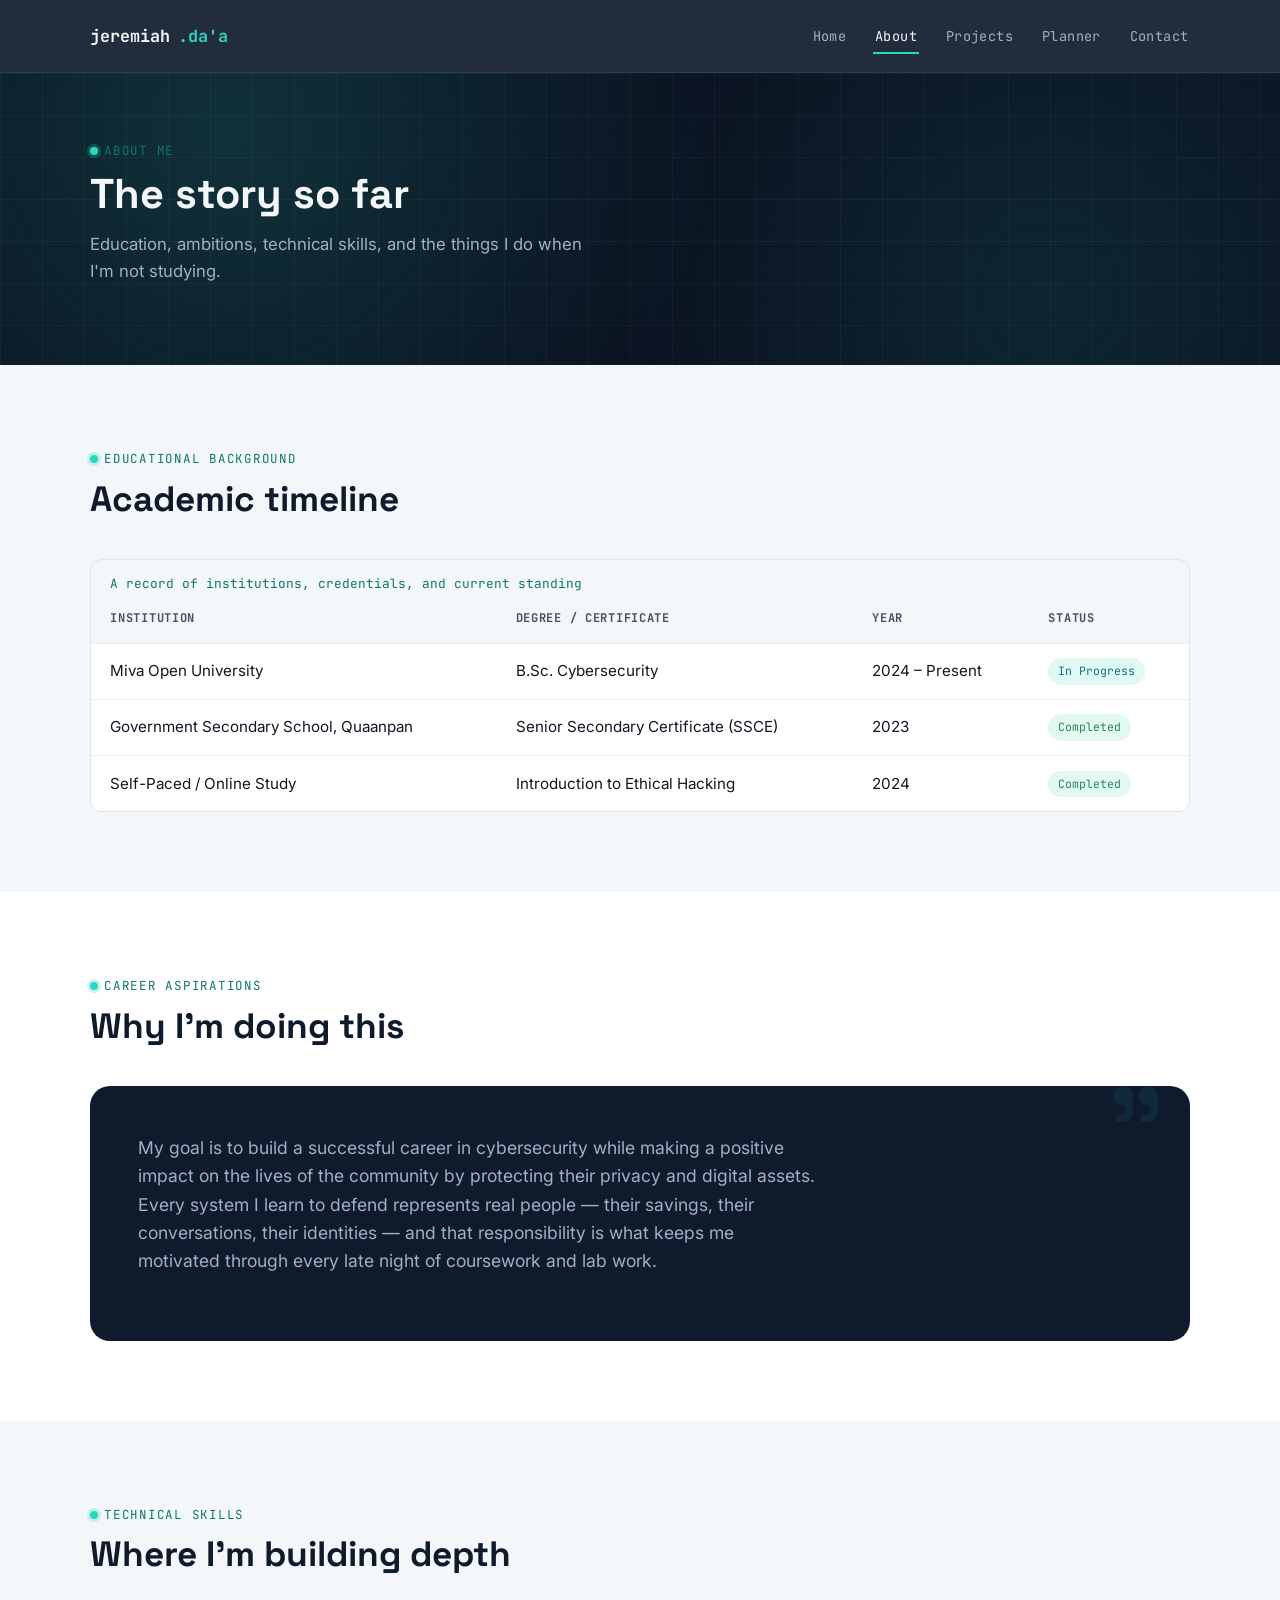
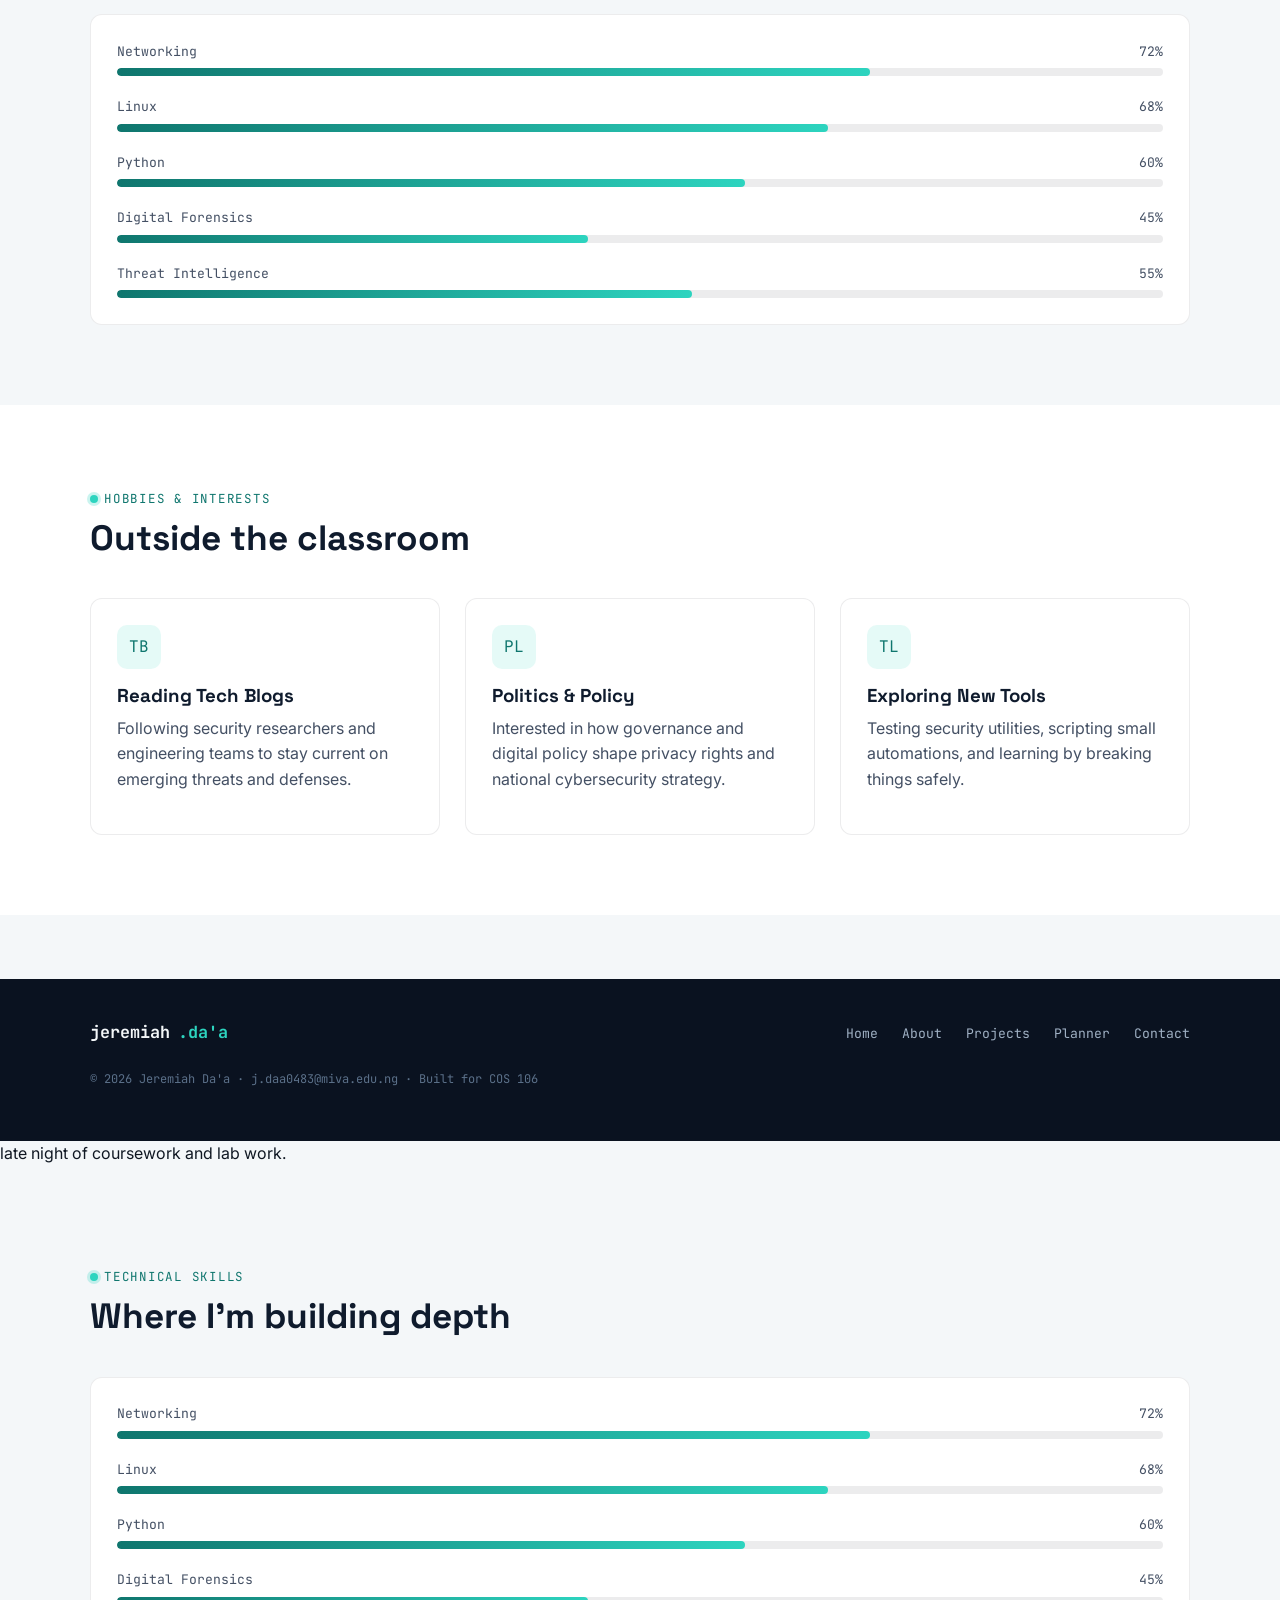
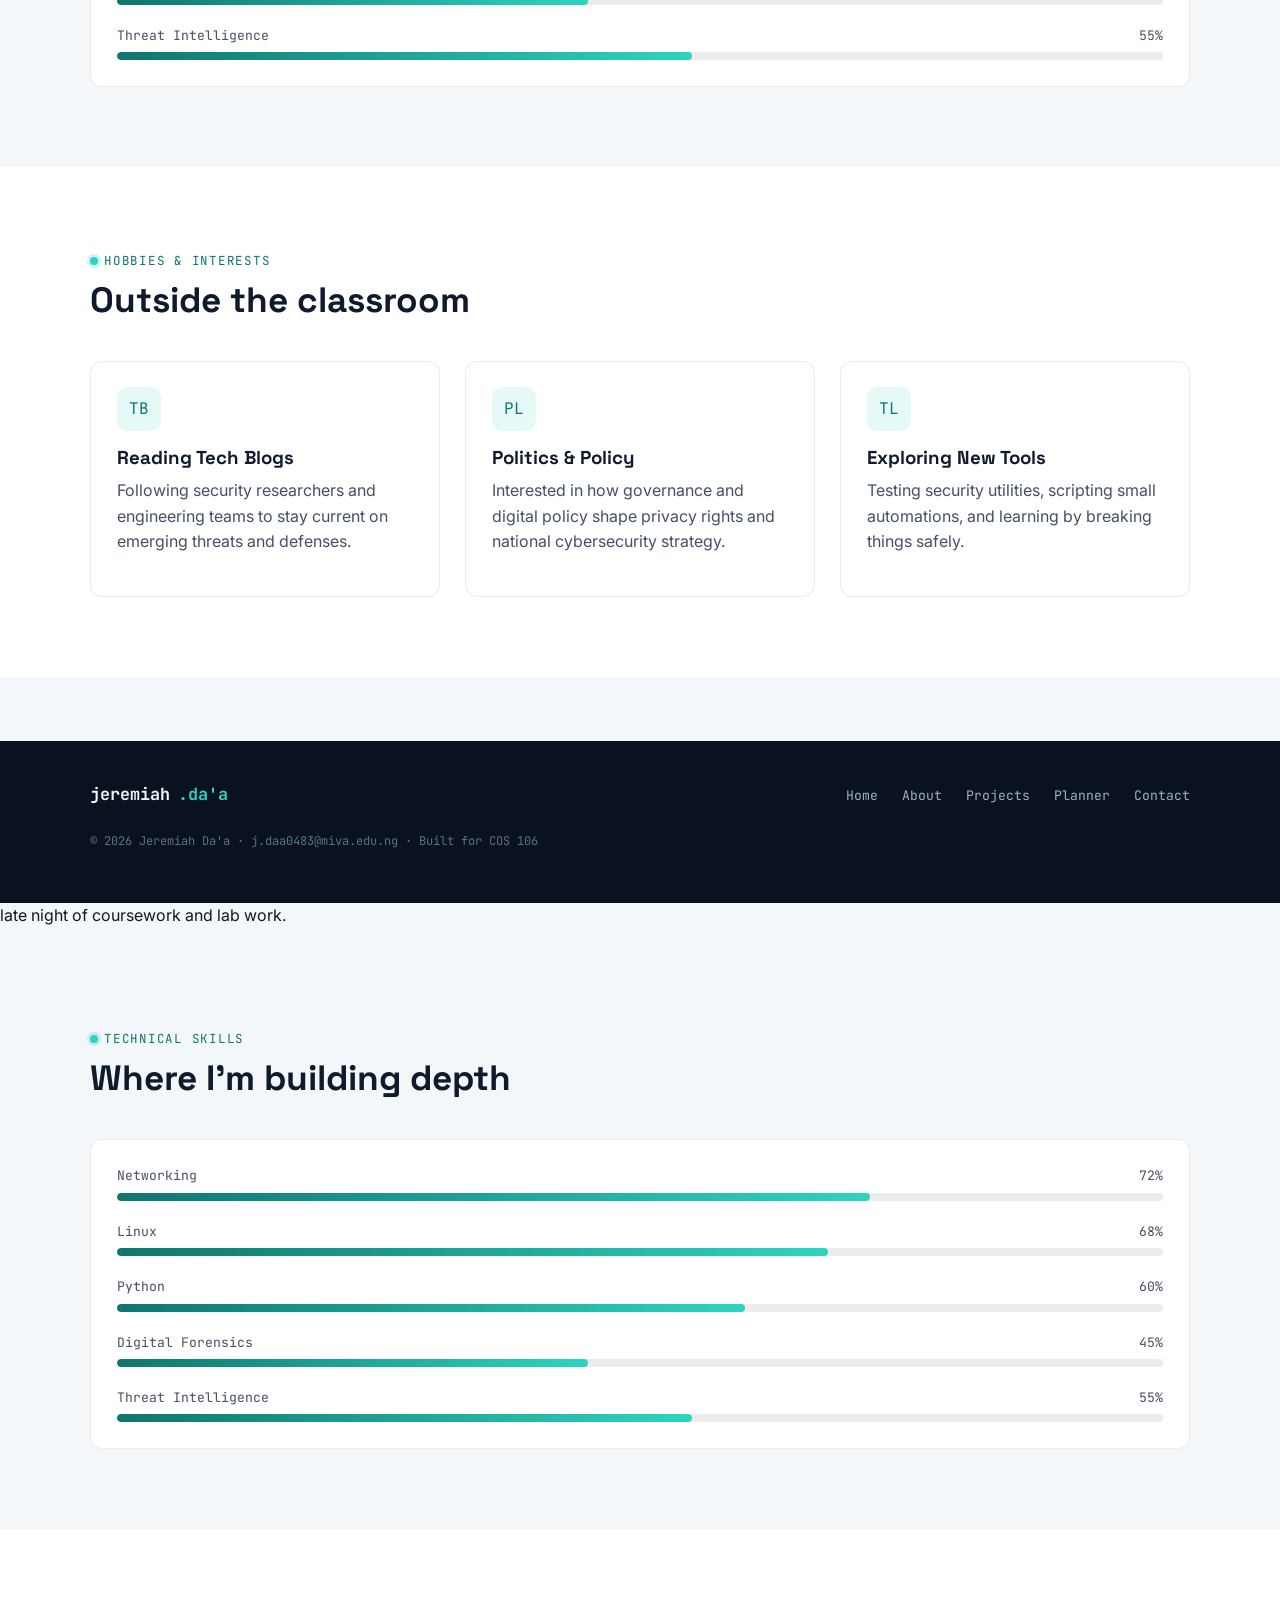
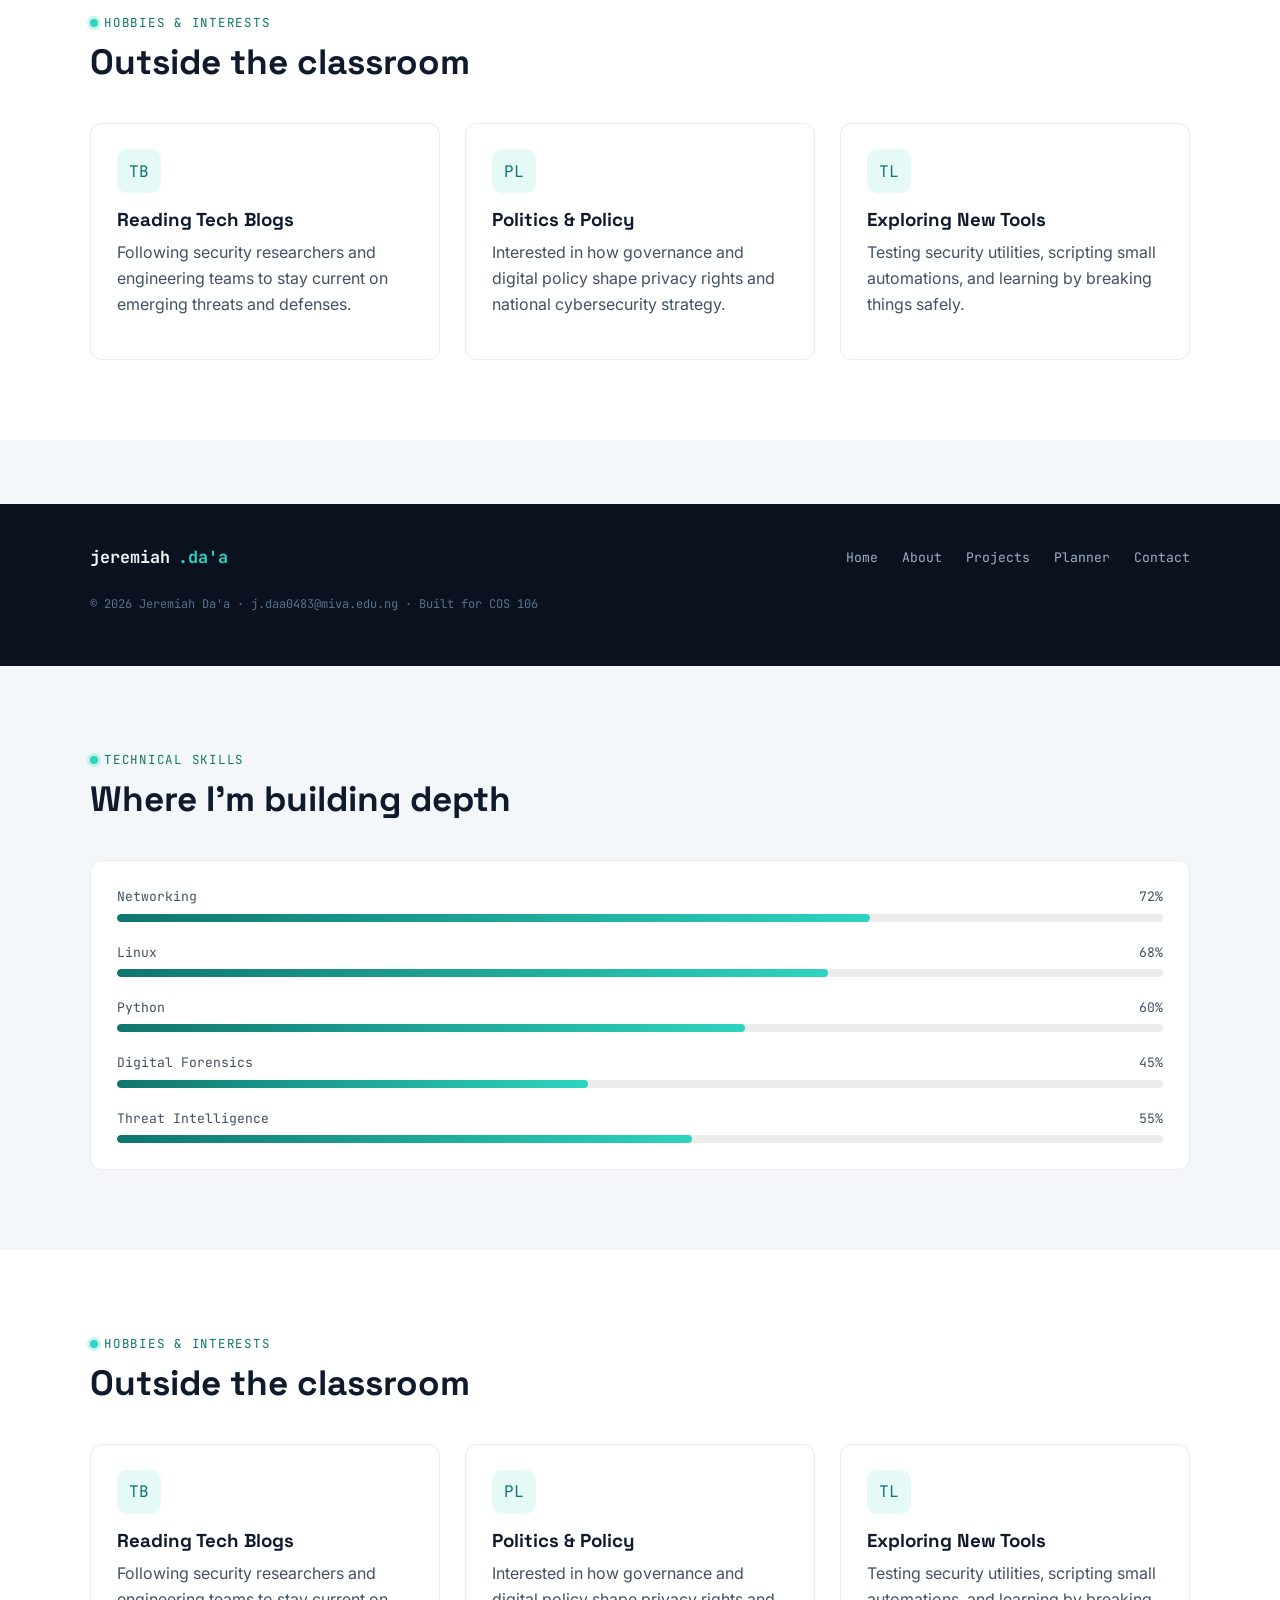
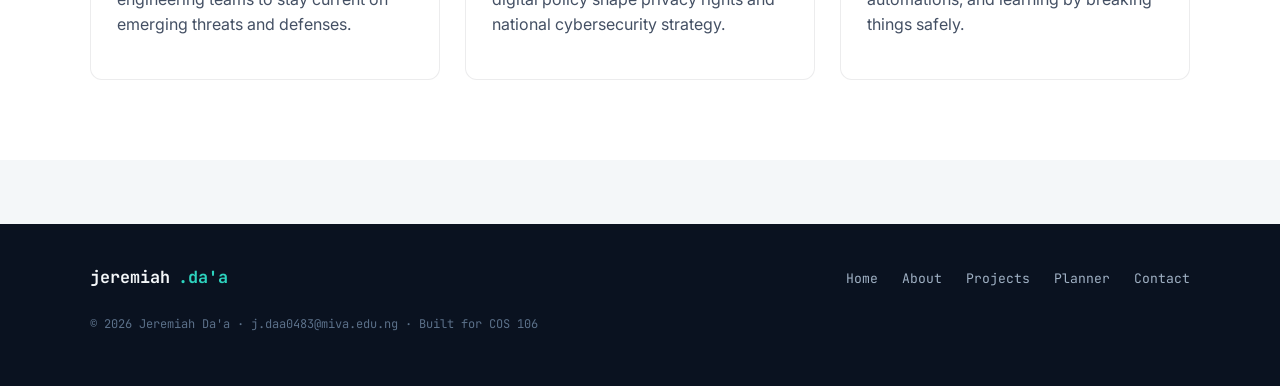
==== commit cb8f3a14: "Enhance about.html with skills and hobbies sections Added sections for skills and hobbies with relev" ====
--- a/about.html
+++ b/about.html
@@ -275,13 +275,20 @@
   <script src="app.js"></script>
 </body>
 </html>
+            late night of coursework and lab work.
+          </p>
+        </div>
+      </div>
+    </section>
+
+    <!-- ================= SKILLS ================= -->
     <section class="section">
       <div class="container">
         <div class="section-head">
           <p class="eyebrow">Technical Skills</p>
           <h2>Where I'm building depth</h2>
         </div>
-        <div class="card">
+        <div class="card reveal">
           <div class="skill-item">
             <div class="skill-top"><span>Networking</span><span>72%</span></div>
             <div class="skill-bar"><div class="skill-fill" style="width:72%;"></div></div>
@@ -314,17 +321,17 @@
           <h2>Outside the classroom</h2>
         </div>
         <div class="grid-3">
-          <div class="card hobby-card">
+          <div class="card hobby-card reveal">
             <div class="hobby-icon">TB</div>
             <h3>Reading Tech Blogs</h3>
             <p>Following security researchers and engineering teams to stay current on emerging threats and defenses.</p>
           </div>
-          <div class="card hobby-card">
+          <div class="card hobby-card reveal">
             <div class="hobby-icon">PL</div>
             <h3>Politics &amp; Policy</h3>
             <p>Interested in how governance and digital policy shape privacy rights and national cybersecurity strategy.</p>
           </div>
-          <div class="card hobby-card">
+          <div class="card hobby-card reveal">
             <div class="hobby-icon">TL</div>
             <h3>Exploring New Tools</h3>
             <p>Testing security utilities, scripting small automations, and learning by breaking things safely.</p>
@@ -350,7 +357,87 @@
     </div>
   </footer>
 
+  <button class="back-to-top" id="backToTop" aria-label="Back to top" type="button">&uarr;</button>
+
   <script src="app.js"></script>
 </body>
 </html>
-
+    <section class="section">
+      <div class="container">
+        <div class="section-head">
+          <p class="eyebrow">Technical Skills</p>
+          <h2>Where I'm building depth</h2>
+        </div>
+        <div class="card">
+          <div class="skill-item">
+            <div class="skill-top"><span>Networking</span><span>72%</span></div>
+            <div class="skill-bar"><div class="skill-fill" style="width:72%;"></div></div>
+          </div>
+          <div class="skill-item">
+            <div class="skill-top"><span>Linux</span><span>68%</span></div>
+            <div class="skill-bar"><div class="skill-fill" style="width:68%;"></div></div>
+          </div>
+          <div class="skill-item">
+            <div class="skill-top"><span>Python</span><span>60%</span></div>
+            <div class="skill-bar"><div class="skill-fill" style="width:60%;"></div></div>
+          </div>
+          <div class="skill-item">
+            <div class="skill-top"><span>Digital Forensics</span><span>45%</span></div>
+            <div class="skill-bar"><div class="skill-fill" style="width:45%;"></div></div>
+          </div>
+          <div class="skill-item">
+            <div class="skill-top"><span>Threat Intelligence</span><span>55%</span></div>
+            <div class="skill-bar"><div class="skill-fill" style="width:55%;"></div></div>
+          </div>
+        </div>
+      </div>
+    </section>
+
+    <!-- ================= HOBBIES ================= -->
+    <section class="section section-alt">
+      <div class="container">
+        <div class="section-head">
+          <p class="eyebrow">Hobbies &amp; Interests</p>
+          <h2>Outside the classroom</h2>
+        </div>
+        <div class="grid-3">
+          <div class="card hobby-card">
+            <div class="hobby-icon">TB</div>
+            <h3>Reading Tech Blogs</h3>
+            <p>Following security researchers and engineering teams to stay current on emerging threats and defenses.</p>
+          </div>
+          <div class="card hobby-card">
+            <div class="hobby-icon">PL</div>
+            <h3>Politics &amp; Policy</h3>
+            <p>Interested in how governance and digital policy shape privacy rights and national cybersecurity strategy.</p>
+          </div>
+          <div class="card hobby-card">
+            <div class="hobby-icon">TL</div>
+            <h3>Exploring New Tools</h3>
+            <p>Testing security utilities, scripting small automations, and learning by breaking things safely.</p>
+          </div>
+        </div>
+      </div>
+    </section>
+  </main>
+
+  <footer class="site-footer">
+    <div class="container">
+      <div class="footer-grid">
+        <span class="brand">jeremiah<span>.da'a</span></span>
+        <ul class="footer-links">
+          <li><a href="index.html">Home</a></li>
+          <li><a href="about.html">About</a></li>
+          <li><a href="projects.html">Projects</a></li>
+          <li><a href="planner.html">Planner</a></li>
+          <li><a href="contact.html">Contact</a></li>
+        </ul>
+      </div>
+      <p class="footer-fine">© 2026 Jeremiah Da'a · j.daa0483@miva.edu.ng · Built for COS 106</p>
+    </div>
+  </footer>
+
+  <script src="app.js"></script>
+</body>
+</html>
+
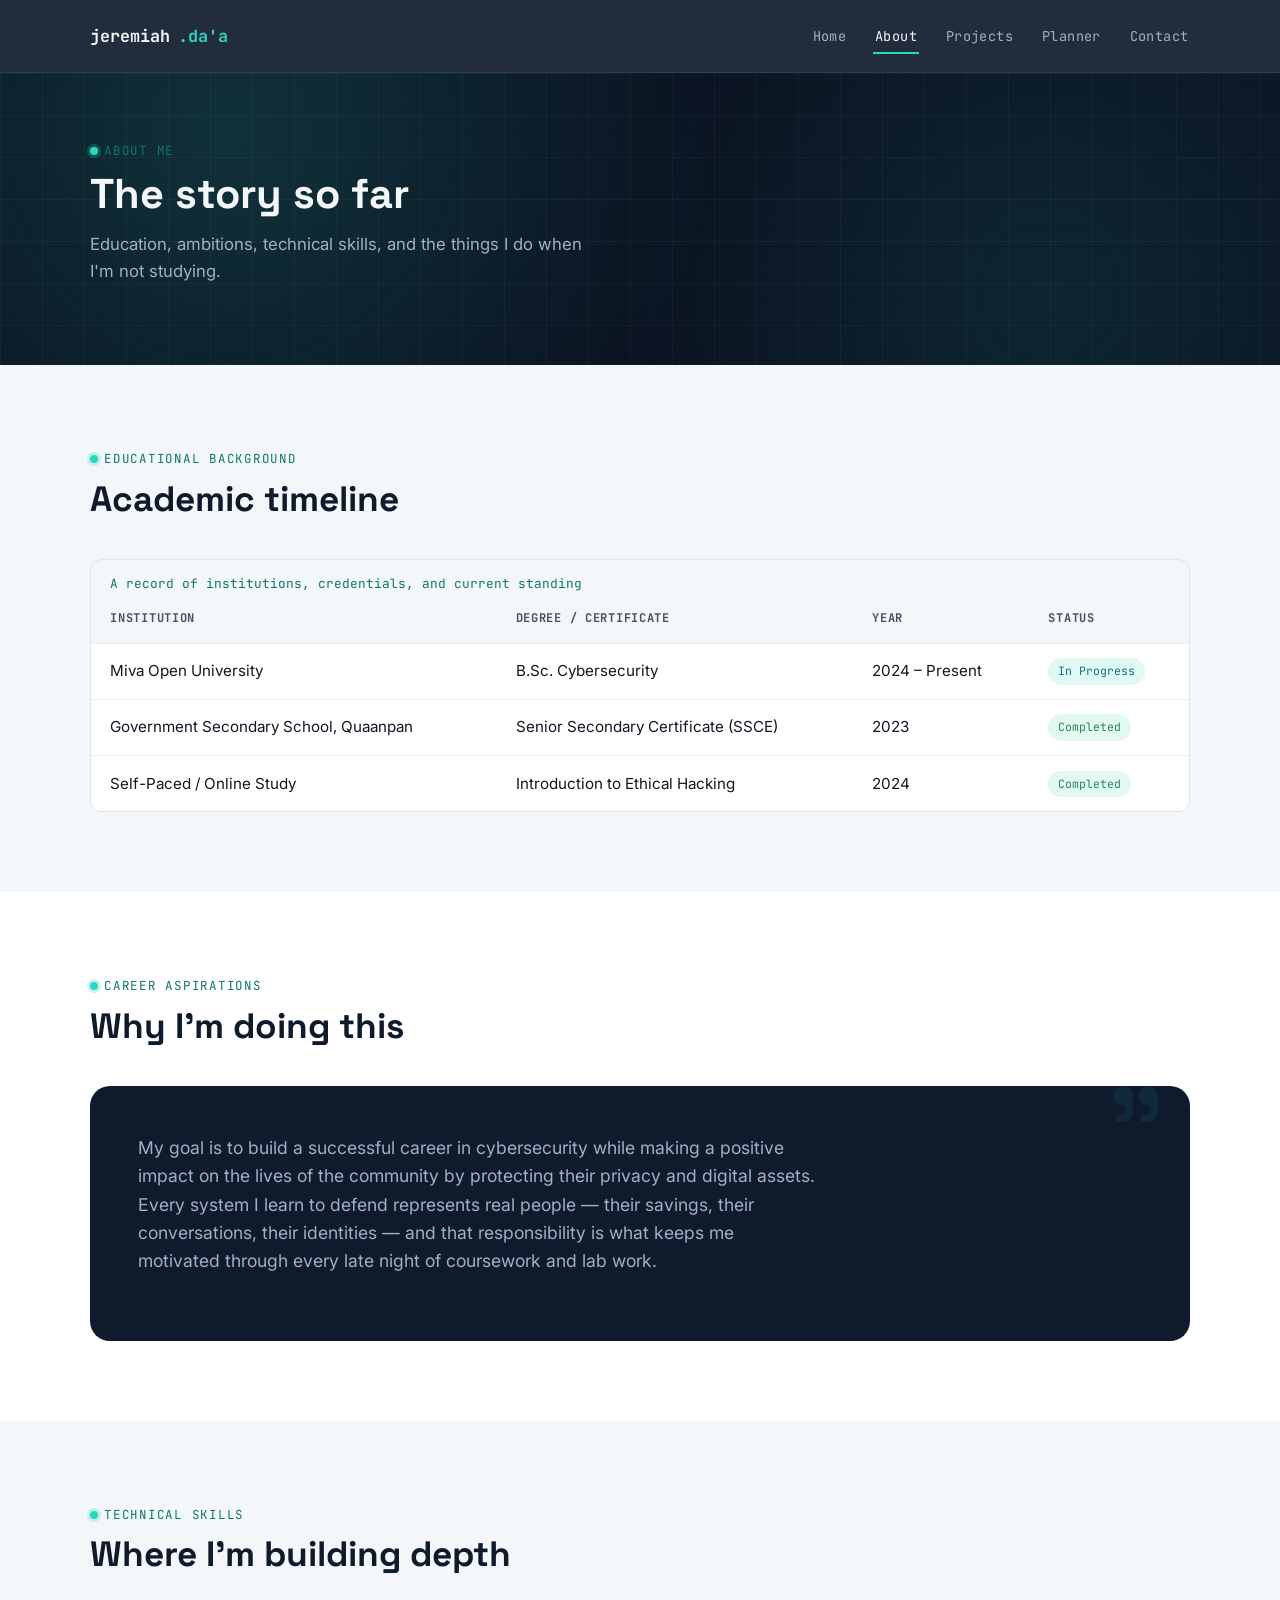
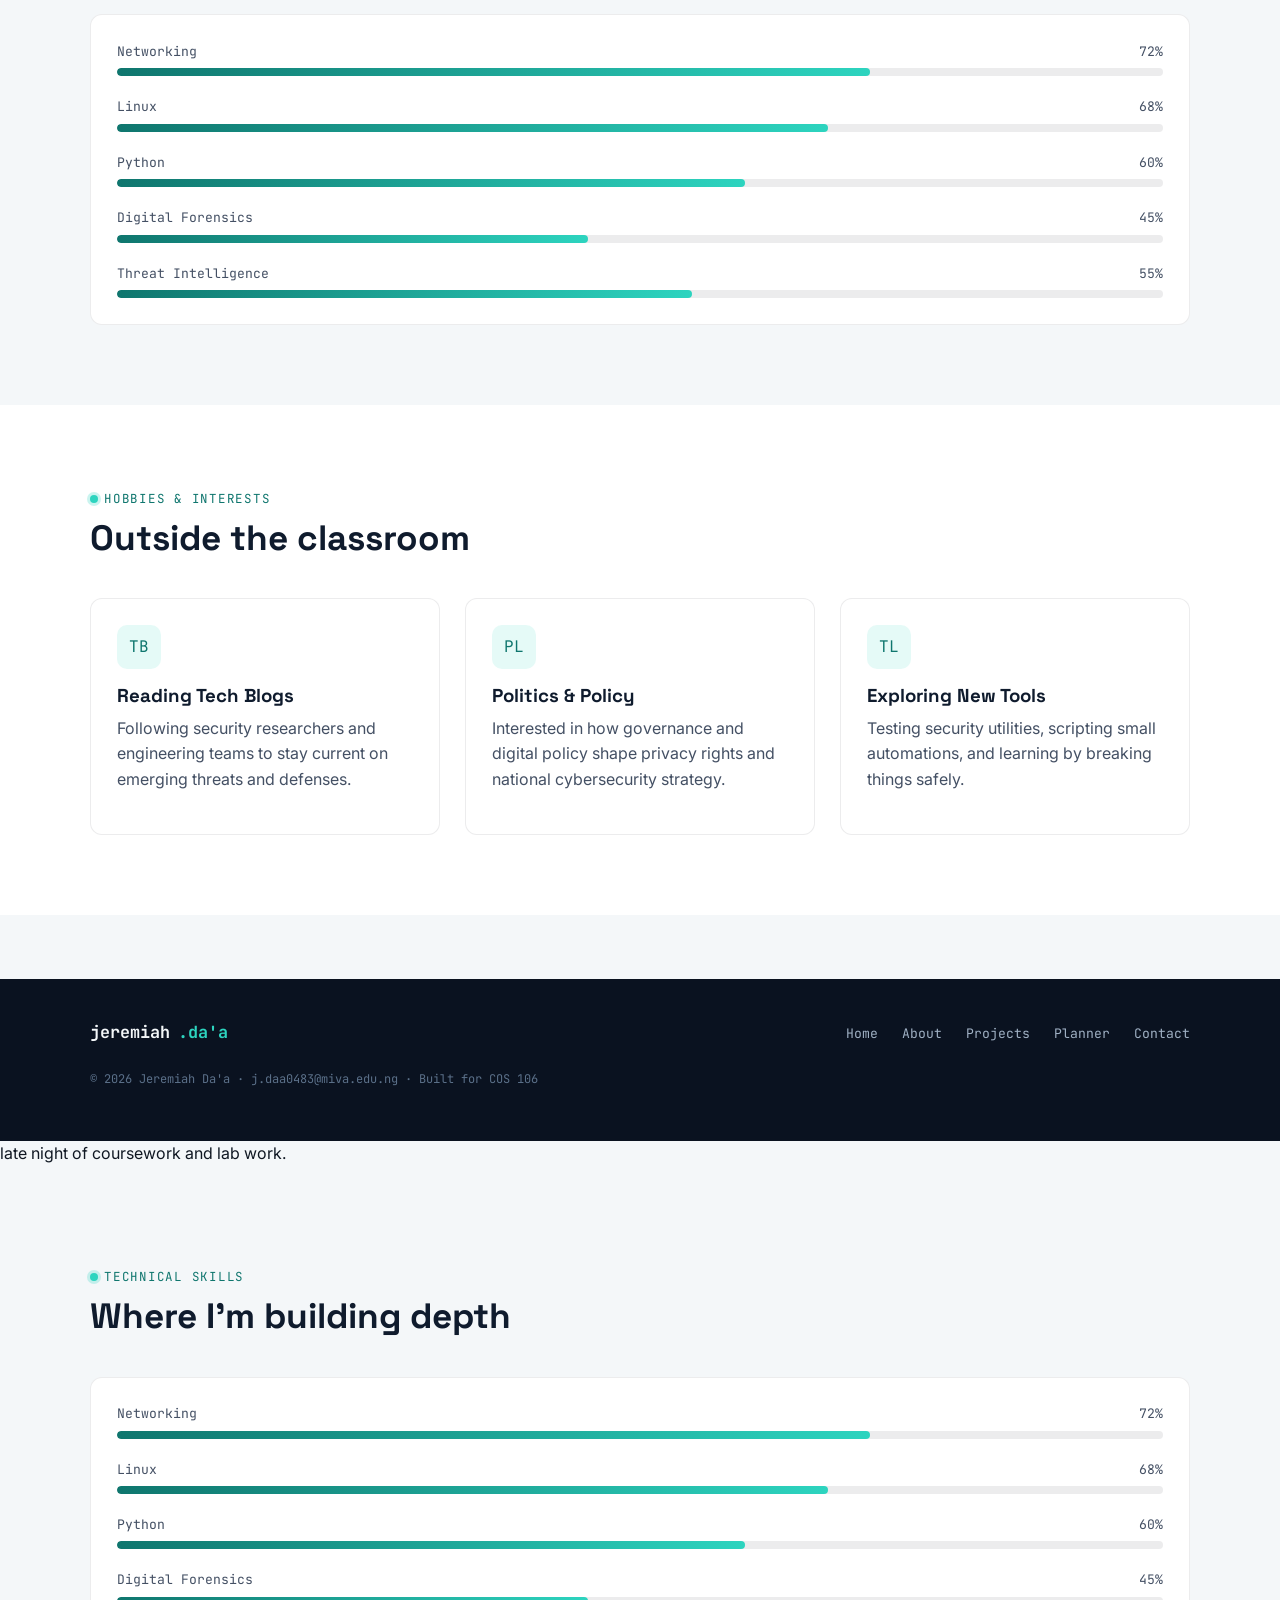
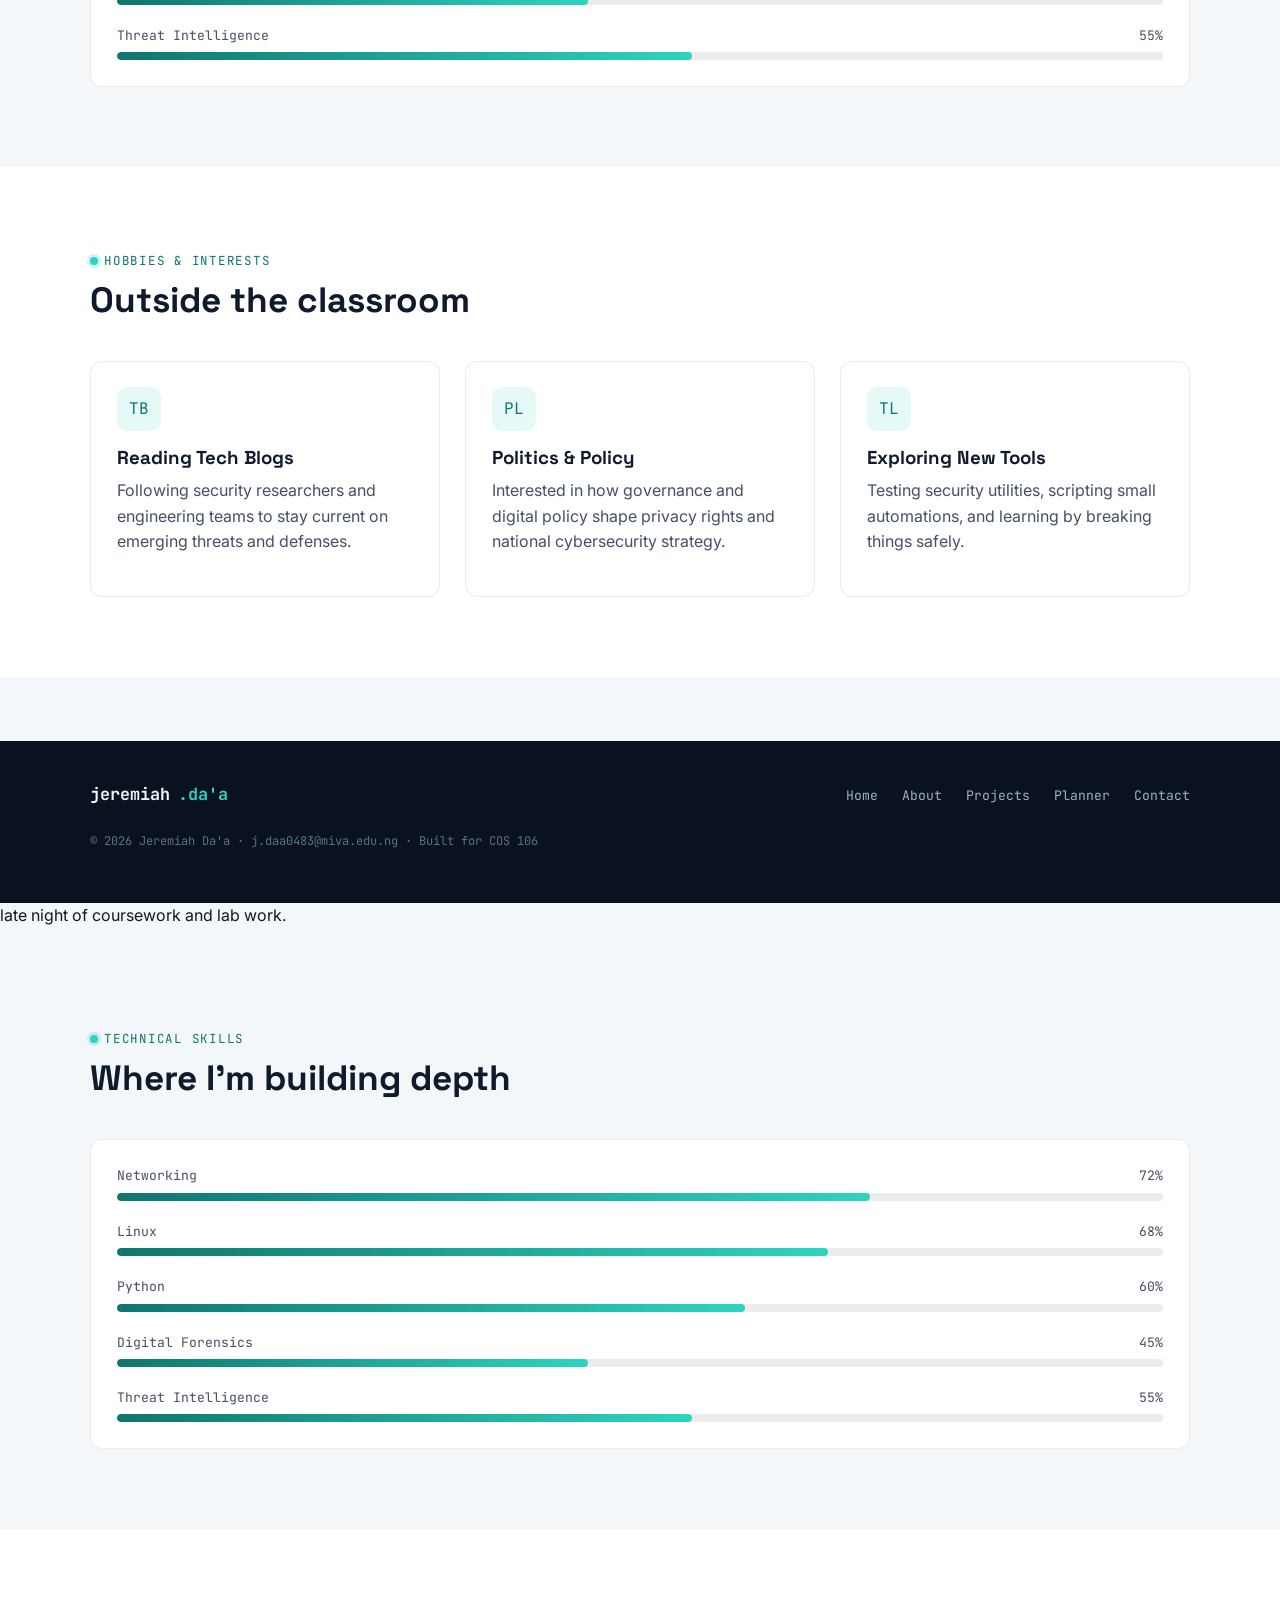
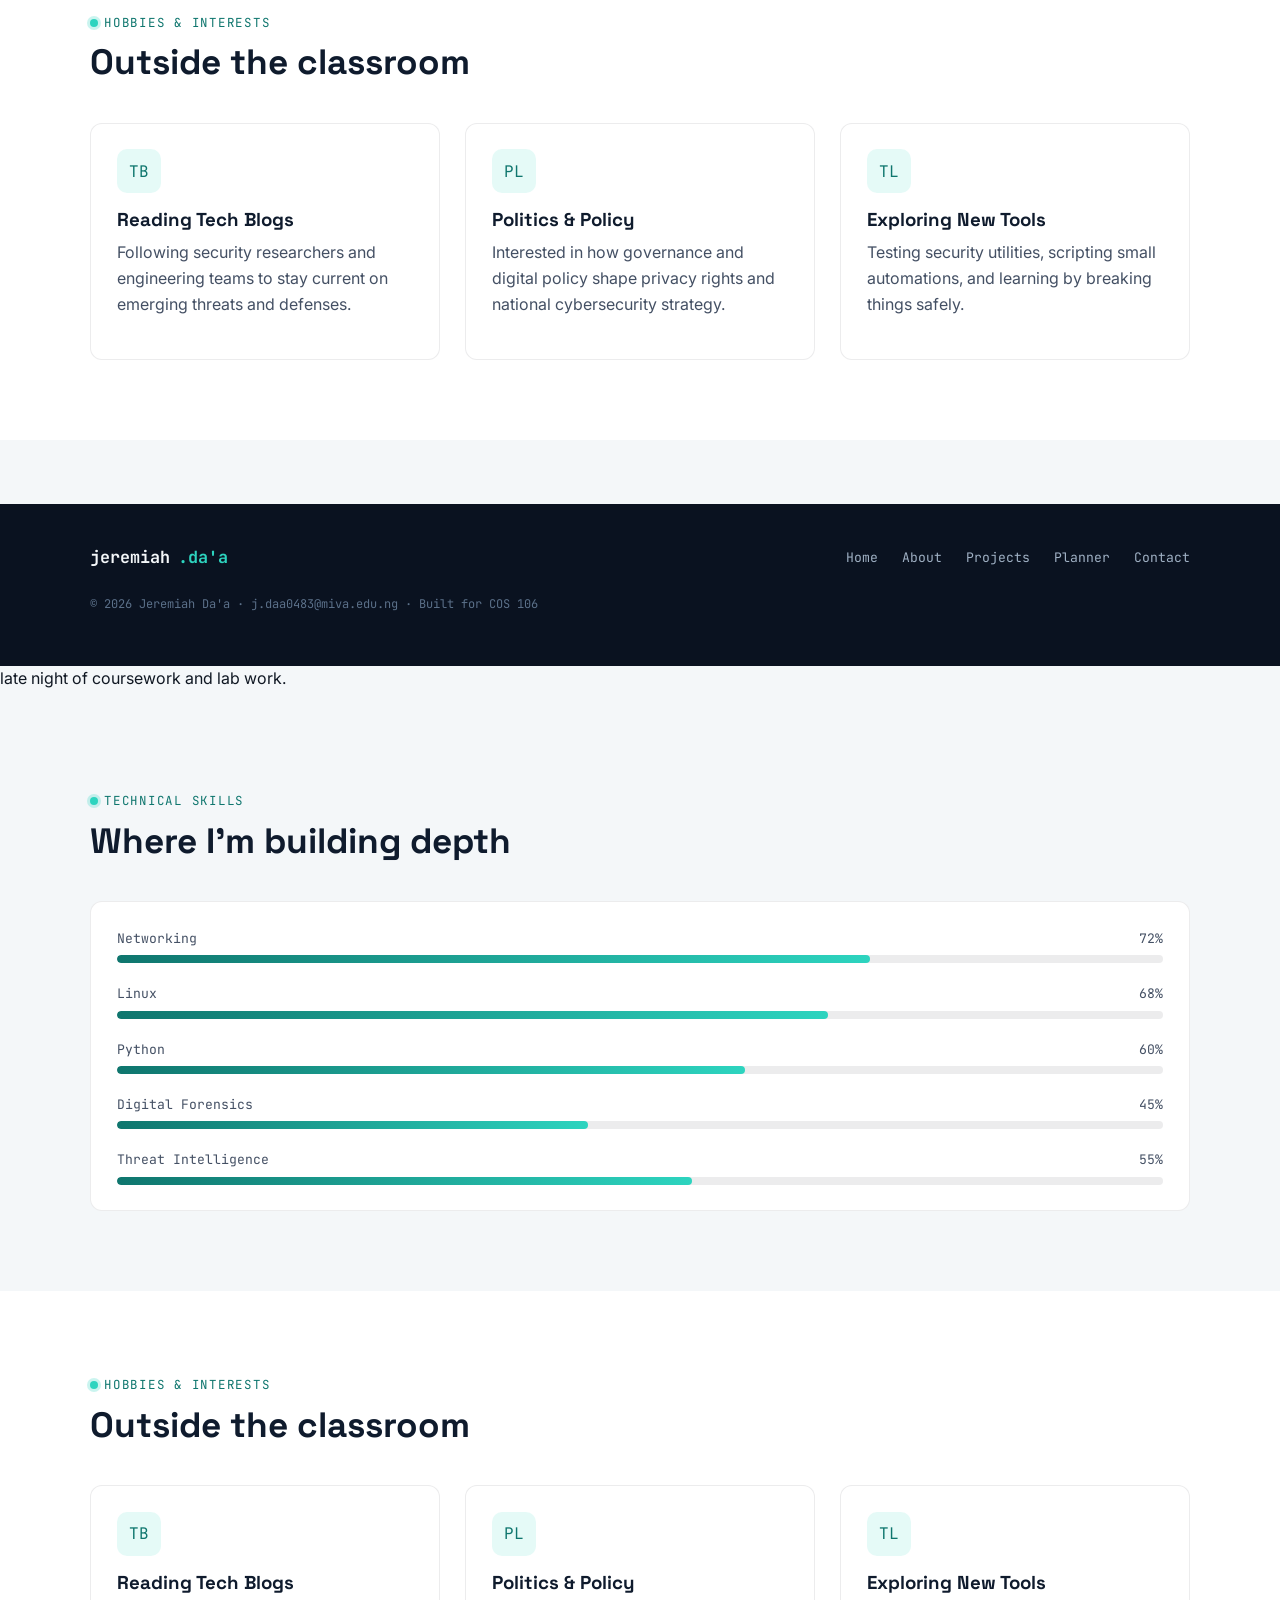
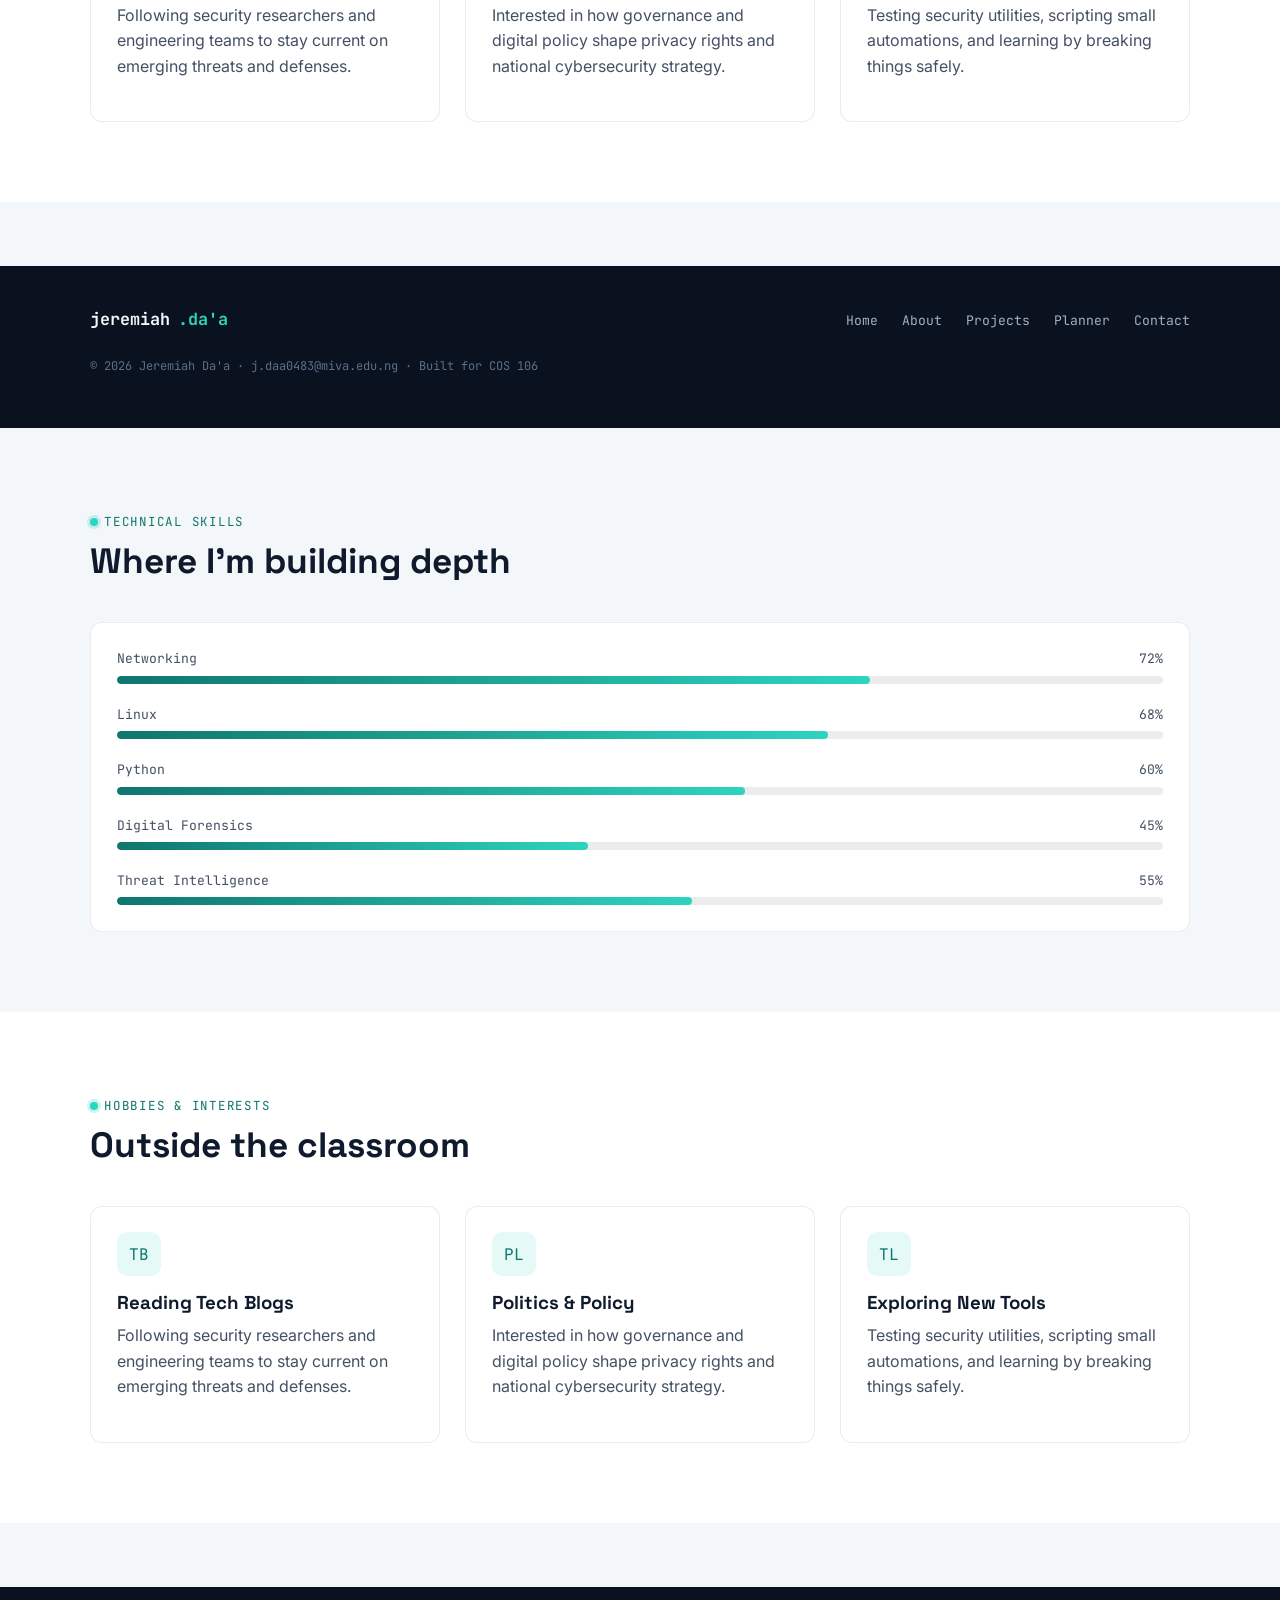
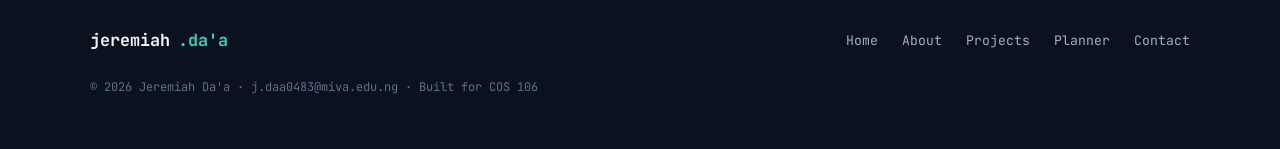
==== commit fc71da8d: "Enhance about.html with skills and hobbies sections Added sections for technical skills and hobbies " ====
--- a/about.html
+++ b/about.html
@@ -362,13 +362,20 @@
   <script src="app.js"></script>
 </body>
 </html>
+            late night of coursework and lab work.
+          </p>
+        </div>
+      </div>
+    </section>
+
+    <!-- ================= SKILLS ================= -->
     <section class="section">
       <div class="container">
         <div class="section-head">
           <p class="eyebrow">Technical Skills</p>
           <h2>Where I'm building depth</h2>
         </div>
-        <div class="card">
+        <div class="card reveal">
           <div class="skill-item">
             <div class="skill-top"><span>Networking</span><span>72%</span></div>
             <div class="skill-bar"><div class="skill-fill" style="width:72%;"></div></div>
@@ -401,17 +408,17 @@
           <h2>Outside the classroom</h2>
         </div>
         <div class="grid-3">
-          <div class="card hobby-card">
+          <div class="card hobby-card reveal">
             <div class="hobby-icon">TB</div>
             <h3>Reading Tech Blogs</h3>
             <p>Following security researchers and engineering teams to stay current on emerging threats and defenses.</p>
           </div>
-          <div class="card hobby-card">
+          <div class="card hobby-card reveal">
             <div class="hobby-icon">PL</div>
             <h3>Politics &amp; Policy</h3>
             <p>Interested in how governance and digital policy shape privacy rights and national cybersecurity strategy.</p>
           </div>
-          <div class="card hobby-card">
+          <div class="card hobby-card reveal">
             <div class="hobby-icon">TL</div>
             <h3>Exploring New Tools</h3>
             <p>Testing security utilities, scripting small automations, and learning by breaking things safely.</p>
@@ -437,7 +444,87 @@
     </div>
   </footer>
 
+  <button class="back-to-top" id="backToTop" aria-label="Back to top" type="button">&uarr;</button>
+
   <script src="app.js"></script>
 </body>
 </html>
-
+    <section class="section">
+      <div class="container">
+        <div class="section-head">
+          <p class="eyebrow">Technical Skills</p>
+          <h2>Where I'm building depth</h2>
+        </div>
+        <div class="card">
+          <div class="skill-item">
+            <div class="skill-top"><span>Networking</span><span>72%</span></div>
+            <div class="skill-bar"><div class="skill-fill" style="width:72%;"></div></div>
+          </div>
+          <div class="skill-item">
+            <div class="skill-top"><span>Linux</span><span>68%</span></div>
+            <div class="skill-bar"><div class="skill-fill" style="width:68%;"></div></div>
+          </div>
+          <div class="skill-item">
+            <div class="skill-top"><span>Python</span><span>60%</span></div>
+            <div class="skill-bar"><div class="skill-fill" style="width:60%;"></div></div>
+          </div>
+          <div class="skill-item">
+            <div class="skill-top"><span>Digital Forensics</span><span>45%</span></div>
+            <div class="skill-bar"><div class="skill-fill" style="width:45%;"></div></div>
+          </div>
+          <div class="skill-item">
+            <div class="skill-top"><span>Threat Intelligence</span><span>55%</span></div>
+            <div class="skill-bar"><div class="skill-fill" style="width:55%;"></div></div>
+          </div>
+        </div>
+      </div>
+    </section>
+
+    <!-- ================= HOBBIES ================= -->
+    <section class="section section-alt">
+      <div class="container">
+        <div class="section-head">
+          <p class="eyebrow">Hobbies &amp; Interests</p>
+          <h2>Outside the classroom</h2>
+        </div>
+        <div class="grid-3">
+          <div class="card hobby-card">
+            <div class="hobby-icon">TB</div>
+            <h3>Reading Tech Blogs</h3>
+            <p>Following security researchers and engineering teams to stay current on emerging threats and defenses.</p>
+          </div>
+          <div class="card hobby-card">
+            <div class="hobby-icon">PL</div>
+            <h3>Politics &amp; Policy</h3>
+            <p>Interested in how governance and digital policy shape privacy rights and national cybersecurity strategy.</p>
+          </div>
+          <div class="card hobby-card">
+            <div class="hobby-icon">TL</div>
+            <h3>Exploring New Tools</h3>
+            <p>Testing security utilities, scripting small automations, and learning by breaking things safely.</p>
+          </div>
+        </div>
+      </div>
+    </section>
+  </main>
+
+  <footer class="site-footer">
+    <div class="container">
+      <div class="footer-grid">
+        <span class="brand">jeremiah<span>.da'a</span></span>
+        <ul class="footer-links">
+          <li><a href="index.html">Home</a></li>
+          <li><a href="about.html">About</a></li>
+          <li><a href="projects.html">Projects</a></li>
+          <li><a href="planner.html">Planner</a></li>
+          <li><a href="contact.html">Contact</a></li>
+        </ul>
+      </div>
+      <p class="footer-fine">© 2026 Jeremiah Da'a · j.daa0483@miva.edu.ng · Built for COS 106</p>
+    </div>
+  </footer>
+
+  <script src="app.js"></script>
+</body>
+</html>
+
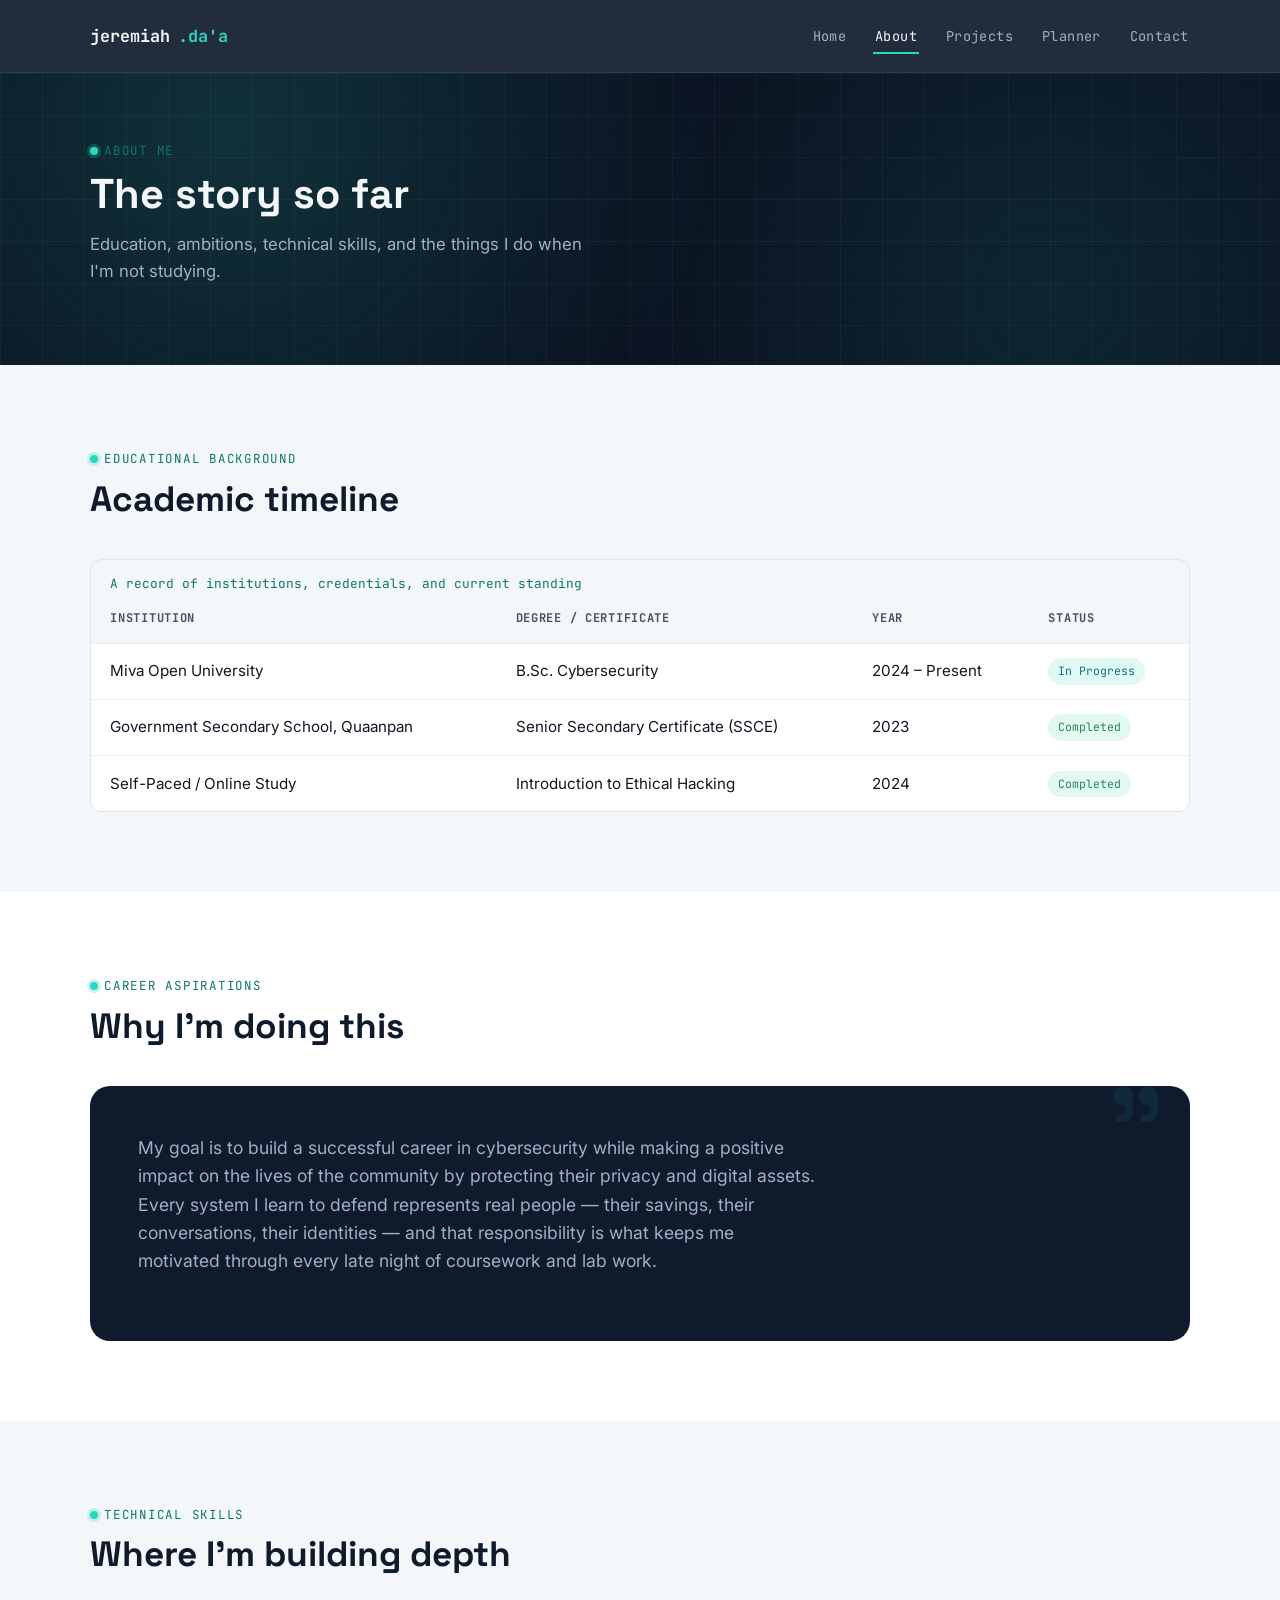
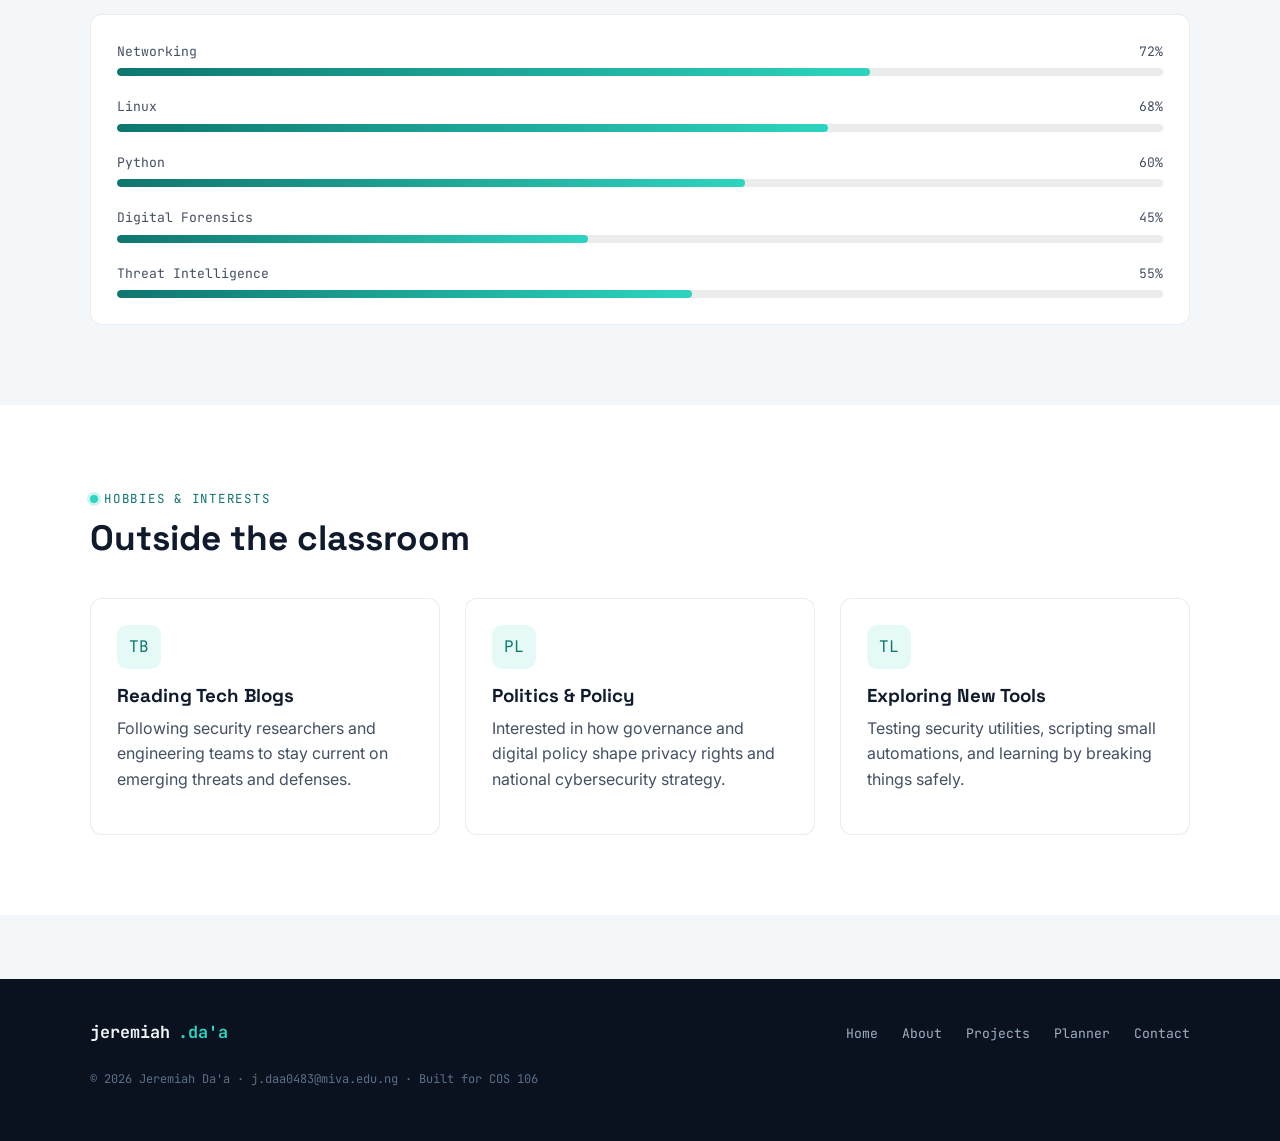
==== commit 2d21ab08: "Update about.html" ====
--- a/about.html
+++ b/about.html
@@ -188,343 +188,3 @@
   <script src="app.js"></script>
 </body>
 </html>
-            late night of coursework and lab work.
-          </p>
-        </div>
-      </div>
-    </section>
-
-    <!-- ================= SKILLS ================= -->
-    <section class="section">
-      <div class="container">
-        <div class="section-head">
-          <p class="eyebrow">Technical Skills</p>
-          <h2>Where I'm building depth</h2>
-        </div>
-        <div class="card reveal">
-          <div class="skill-item">
-            <div class="skill-top"><span>Networking</span><span>72%</span></div>
-            <div class="skill-bar"><div class="skill-fill" style="width:72%;"></div></div>
-          </div>
-          <div class="skill-item">
-            <div class="skill-top"><span>Linux</span><span>68%</span></div>
-            <div class="skill-bar"><div class="skill-fill" style="width:68%;"></div></div>
-          </div>
-          <div class="skill-item">
-            <div class="skill-top"><span>Python</span><span>60%</span></div>
-            <div class="skill-bar"><div class="skill-fill" style="width:60%;"></div></div>
-          </div>
-          <div class="skill-item">
-            <div class="skill-top"><span>Digital Forensics</span><span>45%</span></div>
-            <div class="skill-bar"><div class="skill-fill" style="width:45%;"></div></div>
-          </div>
-          <div class="skill-item">
-            <div class="skill-top"><span>Threat Intelligence</span><span>55%</span></div>
-            <div class="skill-bar"><div class="skill-fill" style="width:55%;"></div></div>
-          </div>
-        </div>
-      </div>
-    </section>
-
-    <!-- ================= HOBBIES ================= -->
-    <section class="section section-alt">
-      <div class="container">
-        <div class="section-head">
-          <p class="eyebrow">Hobbies &amp; Interests</p>
-          <h2>Outside the classroom</h2>
-        </div>
-        <div class="grid-3">
-          <div class="card hobby-card reveal">
-            <div class="hobby-icon">TB</div>
-            <h3>Reading Tech Blogs</h3>
-            <p>Following security researchers and engineering teams to stay current on emerging threats and defenses.</p>
-          </div>
-          <div class="card hobby-card reveal">
-            <div class="hobby-icon">PL</div>
-            <h3>Politics &amp; Policy</h3>
-            <p>Interested in how governance and digital policy shape privacy rights and national cybersecurity strategy.</p>
-          </div>
-          <div class="card hobby-card reveal">
-            <div class="hobby-icon">TL</div>
-            <h3>Exploring New Tools</h3>
-            <p>Testing security utilities, scripting small automations, and learning by breaking things safely.</p>
-          </div>
-        </div>
-      </div>
-    </section>
-  </main>
-
-  <footer class="site-footer">
-    <div class="container">
-      <div class="footer-grid">
-        <span class="brand">jeremiah<span>.da'a</span></span>
-        <ul class="footer-links">
-          <li><a href="index.html">Home</a></li>
-          <li><a href="about.html">About</a></li>
-          <li><a href="projects.html">Projects</a></li>
-          <li><a href="planner.html">Planner</a></li>
-          <li><a href="contact.html">Contact</a></li>
-        </ul>
-      </div>
-      <p class="footer-fine">© 2026 Jeremiah Da'a · j.daa0483@miva.edu.ng · Built for COS 106</p>
-    </div>
-  </footer>
-
-  <button class="back-to-top" id="backToTop" aria-label="Back to top" type="button">&uarr;</button>
-
-  <script src="app.js"></script>
-</body>
-</html>
-            late night of coursework and lab work.
-          </p>
-        </div>
-      </div>
-    </section>
-
-    <!-- ================= SKILLS ================= -->
-    <section class="section">
-      <div class="container">
-        <div class="section-head">
-          <p class="eyebrow">Technical Skills</p>
-          <h2>Where I'm building depth</h2>
-        </div>
-        <div class="card reveal">
-          <div class="skill-item">
-            <div class="skill-top"><span>Networking</span><span>72%</span></div>
-            <div class="skill-bar"><div class="skill-fill" style="width:72%;"></div></div>
-          </div>
-          <div class="skill-item">
-            <div class="skill-top"><span>Linux</span><span>68%</span></div>
-            <div class="skill-bar"><div class="skill-fill" style="width:68%;"></div></div>
-          </div>
-          <div class="skill-item">
-            <div class="skill-top"><span>Python</span><span>60%</span></div>
-            <div class="skill-bar"><div class="skill-fill" style="width:60%;"></div></div>
-          </div>
-          <div class="skill-item">
-            <div class="skill-top"><span>Digital Forensics</span><span>45%</span></div>
-            <div class="skill-bar"><div class="skill-fill" style="width:45%;"></div></div>
-          </div>
-          <div class="skill-item">
-            <div class="skill-top"><span>Threat Intelligence</span><span>55%</span></div>
-            <div class="skill-bar"><div class="skill-fill" style="width:55%;"></div></div>
-          </div>
-        </div>
-      </div>
-    </section>
-
-    <!-- ================= HOBBIES ================= -->
-    <section class="section section-alt">
-      <div class="container">
-        <div class="section-head">
-          <p class="eyebrow">Hobbies &amp; Interests</p>
-          <h2>Outside the classroom</h2>
-        </div>
-        <div class="grid-3">
-          <div class="card hobby-card reveal">
-            <div class="hobby-icon">TB</div>
-            <h3>Reading Tech Blogs</h3>
-            <p>Following security researchers and engineering teams to stay current on emerging threats and defenses.</p>
-          </div>
-          <div class="card hobby-card reveal">
-            <div class="hobby-icon">PL</div>
-            <h3>Politics &amp; Policy</h3>
-            <p>Interested in how governance and digital policy shape privacy rights and national cybersecurity strategy.</p>
-          </div>
-          <div class="card hobby-card reveal">
-            <div class="hobby-icon">TL</div>
-            <h3>Exploring New Tools</h3>
-            <p>Testing security utilities, scripting small automations, and learning by breaking things safely.</p>
-          </div>
-        </div>
-      </div>
-    </section>
-  </main>
-
-  <footer class="site-footer">
-    <div class="container">
-      <div class="footer-grid">
-        <span class="brand">jeremiah<span>.da'a</span></span>
-        <ul class="footer-links">
-          <li><a href="index.html">Home</a></li>
-          <li><a href="about.html">About</a></li>
-          <li><a href="projects.html">Projects</a></li>
-          <li><a href="planner.html">Planner</a></li>
-          <li><a href="contact.html">Contact</a></li>
-        </ul>
-      </div>
-      <p class="footer-fine">© 2026 Jeremiah Da'a · j.daa0483@miva.edu.ng · Built for COS 106</p>
-    </div>
-  </footer>
-
-  <button class="back-to-top" id="backToTop" aria-label="Back to top" type="button">&uarr;</button>
-
-  <script src="app.js"></script>
-</body>
-</html>
-            late night of coursework and lab work.
-          </p>
-        </div>
-      </div>
-    </section>
-
-    <!-- ================= SKILLS ================= -->
-    <section class="section">
-      <div class="container">
-        <div class="section-head">
-          <p class="eyebrow">Technical Skills</p>
-          <h2>Where I'm building depth</h2>
-        </div>
-        <div class="card reveal">
-          <div class="skill-item">
-            <div class="skill-top"><span>Networking</span><span>72%</span></div>
-            <div class="skill-bar"><div class="skill-fill" style="width:72%;"></div></div>
-          </div>
-          <div class="skill-item">
-            <div class="skill-top"><span>Linux</span><span>68%</span></div>
-            <div class="skill-bar"><div class="skill-fill" style="width:68%;"></div></div>
-          </div>
-          <div class="skill-item">
-            <div class="skill-top"><span>Python</span><span>60%</span></div>
-            <div class="skill-bar"><div class="skill-fill" style="width:60%;"></div></div>
-          </div>
-          <div class="skill-item">
-            <div class="skill-top"><span>Digital Forensics</span><span>45%</span></div>
-            <div class="skill-bar"><div class="skill-fill" style="width:45%;"></div></div>
-          </div>
-          <div class="skill-item">
-            <div class="skill-top"><span>Threat Intelligence</span><span>55%</span></div>
-            <div class="skill-bar"><div class="skill-fill" style="width:55%;"></div></div>
-          </div>
-        </div>
-      </div>
-    </section>
-
-    <!-- ================= HOBBIES ================= -->
-    <section class="section section-alt">
-      <div class="container">
-        <div class="section-head">
-          <p class="eyebrow">Hobbies &amp; Interests</p>
-          <h2>Outside the classroom</h2>
-        </div>
-        <div class="grid-3">
-          <div class="card hobby-card reveal">
-            <div class="hobby-icon">TB</div>
-            <h3>Reading Tech Blogs</h3>
-            <p>Following security researchers and engineering teams to stay current on emerging threats and defenses.</p>
-          </div>
-          <div class="card hobby-card reveal">
-            <div class="hobby-icon">PL</div>
-            <h3>Politics &amp; Policy</h3>
-            <p>Interested in how governance and digital policy shape privacy rights and national cybersecurity strategy.</p>
-          </div>
-          <div class="card hobby-card reveal">
-            <div class="hobby-icon">TL</div>
-            <h3>Exploring New Tools</h3>
-            <p>Testing security utilities, scripting small automations, and learning by breaking things safely.</p>
-          </div>
-        </div>
-      </div>
-    </section>
-  </main>
-
-  <footer class="site-footer">
-    <div class="container">
-      <div class="footer-grid">
-        <span class="brand">jeremiah<span>.da'a</span></span>
-        <ul class="footer-links">
-          <li><a href="index.html">Home</a></li>
-          <li><a href="about.html">About</a></li>
-          <li><a href="projects.html">Projects</a></li>
-          <li><a href="planner.html">Planner</a></li>
-          <li><a href="contact.html">Contact</a></li>
-        </ul>
-      </div>
-      <p class="footer-fine">© 2026 Jeremiah Da'a · j.daa0483@miva.edu.ng · Built for COS 106</p>
-    </div>
-  </footer>
-
-  <button class="back-to-top" id="backToTop" aria-label="Back to top" type="button">&uarr;</button>
-
-  <script src="app.js"></script>
-</body>
-</html>
-    <section class="section">
-      <div class="container">
-        <div class="section-head">
-          <p class="eyebrow">Technical Skills</p>
-          <h2>Where I'm building depth</h2>
-        </div>
-        <div class="card">
-          <div class="skill-item">
-            <div class="skill-top"><span>Networking</span><span>72%</span></div>
-            <div class="skill-bar"><div class="skill-fill" style="width:72%;"></div></div>
-          </div>
-          <div class="skill-item">
-            <div class="skill-top"><span>Linux</span><span>68%</span></div>
-            <div class="skill-bar"><div class="skill-fill" style="width:68%;"></div></div>
-          </div>
-          <div class="skill-item">
-            <div class="skill-top"><span>Python</span><span>60%</span></div>
-            <div class="skill-bar"><div class="skill-fill" style="width:60%;"></div></div>
-          </div>
-          <div class="skill-item">
-            <div class="skill-top"><span>Digital Forensics</span><span>45%</span></div>
-            <div class="skill-bar"><div class="skill-fill" style="width:45%;"></div></div>
-          </div>
-          <div class="skill-item">
-            <div class="skill-top"><span>Threat Intelligence</span><span>55%</span></div>
-            <div class="skill-bar"><div class="skill-fill" style="width:55%;"></div></div>
-          </div>
-        </div>
-      </div>
-    </section>
-
-    <!-- ================= HOBBIES ================= -->
-    <section class="section section-alt">
-      <div class="container">
-        <div class="section-head">
-          <p class="eyebrow">Hobbies &amp; Interests</p>
-          <h2>Outside the classroom</h2>
-        </div>
-        <div class="grid-3">
-          <div class="card hobby-card">
-            <div class="hobby-icon">TB</div>
-            <h3>Reading Tech Blogs</h3>
-            <p>Following security researchers and engineering teams to stay current on emerging threats and defenses.</p>
-          </div>
-          <div class="card hobby-card">
-            <div class="hobby-icon">PL</div>
-            <h3>Politics &amp; Policy</h3>
-            <p>Interested in how governance and digital policy shape privacy rights and national cybersecurity strategy.</p>
-          </div>
-          <div class="card hobby-card">
-            <div class="hobby-icon">TL</div>
-            <h3>Exploring New Tools</h3>
-            <p>Testing security utilities, scripting small automations, and learning by breaking things safely.</p>
-          </div>
-        </div>
-      </div>
-    </section>
-  </main>
-
-  <footer class="site-footer">
-    <div class="container">
-      <div class="footer-grid">
-        <span class="brand">jeremiah<span>.da'a</span></span>
-        <ul class="footer-links">
-          <li><a href="index.html">Home</a></li>
-          <li><a href="about.html">About</a></li>
-          <li><a href="projects.html">Projects</a></li>
-          <li><a href="planner.html">Planner</a></li>
-          <li><a href="contact.html">Contact</a></li>
-        </ul>
-      </div>
-      <p class="footer-fine">© 2026 Jeremiah Da'a · j.daa0483@miva.edu.ng · Built for COS 106</p>
-    </div>
-  </footer>
-
-  <script src="app.js"></script>
-</body>
-</html>
-
--- a/style.css
+++ b/style.css
@@ -77,9 +77,16 @@
    Scroll-reveal (IntersectionObserver driven, see app.js)
    ========================================================================= */
 .reveal {
+  opacity: 1;
+  transform: none;
+  transition: opacity 0.6s var(--ease), transform 0.6s var(--ease);
+}
+/* JS adds this class right before it starts observing an element — if JS
+   never runs (blocked, fails to load, errors out), .reveal has no
+   .reveal-pending sibling class and stays visible via the rule above. */
+.reveal.reveal-pending {
   opacity: 0;
   transform: translateY(22px);
-  transition: opacity 0.6s var(--ease), transform 0.6s var(--ease);
 }
 .reveal.is-visible {
   opacity: 1;
@@ -331,6 +338,7 @@
 .btn-danger { background: transparent; color: var(--danger); border-color: rgba(239,113,102,0.35); }
 .btn-danger:hover { background: rgba(239,113,102,0.1); }
 .btn:disabled { opacity: 0.5; cursor: not-allowed; }
+.btn[aria-disabled="true"] { opacity: 0.5; cursor: not-allowed; pointer-events: none; }
 
 /* =========================================================================
    Hero (terminal-card signature element)
@@ -429,6 +437,37 @@
   color: var(--off-white);
   font-size: 0.88rem;
   font-weight: 600;
+}
+
+/* --- Graceful fallback if a portrait or project image fails to load --- */
+.hero-photo-card.img-fallback img,
+.project-thumb.img-fallback img { display: none; }
+.hero-photo-card.img-fallback {
+  aspect-ratio: 4 / 5;
+  background: linear-gradient(160deg, var(--slate-800), var(--slate-900));
+  display: flex;
+  align-items: center;
+  justify-content: center;
+}
+.hero-photo-card.img-fallback::before {
+  content: "JD";
+  font-family: var(--font-display);
+  font-size: 3.5rem;
+  font-weight: 700;
+  color: var(--teal);
+  opacity: 0.5;
+}
+.project-thumb.img-fallback {
+  display: flex;
+  align-items: center;
+  justify-content: center;
+  background: linear-gradient(160deg, var(--slate-800), var(--slate-900));
+}
+.project-thumb.img-fallback::before {
+  content: "◈";
+  font-size: 2.5rem;
+  color: var(--teal);
+  opacity: 0.5;
 }
 
 /* terminal card */
@@ -1027,6 +1066,7 @@
 .btn-danger { background: transparent; color: var(--danger); border-color: rgba(239,113,102,0.35); }
 .btn-danger:hover { background: rgba(239,113,102,0.1); }
 .btn:disabled { opacity: 0.5; cursor: not-allowed; }
+.btn[aria-disabled="true"] { opacity: 0.5; cursor: not-allowed; pointer-events: none; }
 
 /* =========================================================================
    Hero (terminal-card signature element)
@@ -1125,6 +1165,37 @@
   color: var(--off-white);
   font-size: 0.88rem;
   font-weight: 600;
+}
+
+/* --- Graceful fallback if a portrait or project image fails to load --- */
+.hero-photo-card.img-fallback img,
+.project-thumb.img-fallback img { display: none; }
+.hero-photo-card.img-fallback {
+  aspect-ratio: 4 / 5;
+  background: linear-gradient(160deg, var(--slate-800), var(--slate-900));
+  display: flex;
+  align-items: center;
+  justify-content: center;
+}
+.hero-photo-card.img-fallback::before {
+  content: "JD";
+  font-family: var(--font-display);
+  font-size: 3.5rem;
+  font-weight: 700;
+  color: var(--teal);
+  opacity: 0.5;
+}
+.project-thumb.img-fallback {
+  display: flex;
+  align-items: center;
+  justify-content: center;
+  background: linear-gradient(160deg, var(--slate-800), var(--slate-900));
+}
+.project-thumb.img-fallback::before {
+  content: "◈";
+  font-size: 2.5rem;
+  color: var(--teal);
+  opacity: 0.5;
 }
 
 /* terminal card */
@@ -1493,6 +1564,68 @@
   clip: rect(0,0,0,0); white-space: nowrap; border: 0; padding: 0; margin: -1px;
 }
 .mt-lg { margin-top: 2.5rem; }
+
+/* =========================================================================
+   Back to top
+   ========================================================================= */
+.back-to-top {
+  position: fixed;
+  right: 1.25rem;
+  bottom: 1.25rem;
+  width: 46px;
+  height: 46px;
+  border-radius: 50%;
+  background: var(--slate-900);
+  color: var(--teal);
+  border: 1px solid rgba(45,212,191,0.35);
+  display: flex;
+  align-items: center;
+  justify-content: center;
+  cursor: pointer;
+  font-family: var(--font-mono);
+  font-size: 1.1rem;
+  box-shadow: 0 12px 30px -10px rgba(0,0,0,0.5);
+  opacity: 0;
+  transform: translateY(12px);
+  pointer-events: none;
+  transition: opacity 0.25s var(--ease), transform 0.25s var(--ease), background 0.2s var(--ease);
+  z-index: 150;
+}
+.back-to-top.is-visible {
+  opacity: 1;
+  transform: translateY(0);
+  pointer-events: auto;
+}
+.back-to-top:hover { background: var(--slate-800); }
+
+.container {
+  width: 100%;
+  max-width: var(--maxw);
+  margin-inline: auto;
+  padding-inline: clamp(1.25rem, 4vw, 2.5rem);
+}
+
+.eyebrow {
+  font-family: var(--font-mono);
+  font-size: 0.78rem;
+  letter-spacing: 0.14em;
+  text-transform: uppercase;
+  color: var(--teal-dim);
+  display: inline-flex;
+  align-items: center;
+  gap: 0.5em;
+  margin-bottom: 0.75em;
+}
+.eyebrow::before {
+  content: "";
+  width: 8px;
+  height: 8px;
+  border-radius: 50%;
+  background: var(--teal);
+  box-shadow: 0 0 0 3px rgba(45, 212, 191, 0.25);
+}
+
+/* =========================================================================
    Background scan / node texture — signature motif, used sparingly
    ========================================================================= */
 .scan-bg {
@@ -1504,6 +1637,11 @@
     linear-gradient(rgba(255,255,255,0.035) 1px, transparent 1px),
     linear-gradient(90deg, rgba(255,255,255,0.035) 1px, transparent 1px);
   background-size: auto, auto, 42px 42px, 42px 42px;
+  animation: drift 22s ease-in-out infinite alternate;
+}
+@keyframes drift {
+  0%   { background-position: 0% 0%, 100% 100%, 0 0, 0 0; }
+  100% { background-position: 4% 6%, 94% 92%, 12px 10px, 12px 10px; }
 }
 .scan-bg::after {
   content: "";
@@ -1831,7 +1969,9 @@
   background: var(--slate-900);
   padding: 1.6rem 1.25rem;
   color: var(--off-white);
-}
+  transition: background 0.25s var(--ease);
+}
+.stat-cell:hover { background: var(--slate-800); }
 .stat-cell .num {
   font-family: var(--font-mono);
   font-size: 1.6rem;
@@ -1888,9 +2028,13 @@
   border: 1px solid rgba(16, 24, 35, 0.08);
   border-radius: var(--radius-md);
   padding: 1.6rem;
-  transition: transform 0.2s var(--ease), box-shadow 0.2s var(--ease);
-}
-.card:hover { transform: translateY(-3px); box-shadow: 0 16px 40px -18px rgba(16,24,35,0.22); }
+  transition: transform 0.25s var(--ease), box-shadow 0.25s var(--ease), border-color 0.25s var(--ease);
+}
+.card:hover {
+  transform: translateY(-4px);
+  box-shadow: 0 20px 45px -20px rgba(15,118,110,0.35);
+  border-color: rgba(45,212,191,0.35);
+}
 
 .grid-3 {
   display: grid;
@@ -2006,7 +2150,8 @@
    ========================================================================= */
 .project-card { display: flex; flex-direction: column; padding: 0; overflow: hidden; }
 .project-thumb { aspect-ratio: 16/10; overflow: hidden; background: var(--slate-900); }
-.project-thumb img { width: 100%; height: 100%; object-fit: cover; opacity: 0.92; }
+.project-thumb img { width: 100%; height: 100%; object-fit: cover; opacity: 0.92; transition: transform 0.5s var(--ease), opacity 0.3s var(--ease); }
+.project-card:hover .project-thumb img { transform: scale(1.06); opacity: 1; }
 .project-body { padding: 1.5rem; display: flex; flex-direction: column; gap: 0.85rem; flex: 1; }
 .project-tag { font-family: var(--font-mono); font-size: 0.72rem; color: var(--teal-dim); text-transform: uppercase; letter-spacing: 0.05em; }
 .project-feats li { position: relative; padding-left: 1.3rem; font-size: 0.92rem; color: var(--ink-soft); margin-bottom: 0.4rem; }
@@ -2115,6 +2260,68 @@
   clip: rect(0,0,0,0); white-space: nowrap; border: 0; padding: 0; margin: -1px;
 }
 .mt-lg { margin-top: 2.5rem; }
+
+/* =========================================================================
+   Back to top
+   ========================================================================= */
+.back-to-top {
+  position: fixed;
+  right: 1.25rem;
+  bottom: 1.25rem;
+  width: 46px;
+  height: 46px;
+  border-radius: 50%;
+  background: var(--slate-900);
+  color: var(--teal);
+  border: 1px solid rgba(45,212,191,0.35);
+  display: flex;
+  align-items: center;
+  justify-content: center;
+  cursor: pointer;
+  font-family: var(--font-mono);
+  font-size: 1.1rem;
+  box-shadow: 0 12px 30px -10px rgba(0,0,0,0.5);
+  opacity: 0;
+  transform: translateY(12px);
+  pointer-events: none;
+  transition: opacity 0.25s var(--ease), transform 0.25s var(--ease), background 0.2s var(--ease);
+  z-index: 150;
+}
+.back-to-top.is-visible {
+  opacity: 1;
+  transform: translateY(0);
+  pointer-events: auto;
+}
+.back-to-top:hover { background: var(--slate-800); }
+
+.container {
+  width: 100%;
+  max-width: var(--maxw);
+  margin-inline: auto;
+  padding-inline: clamp(1.25rem, 4vw, 2.5rem);
+}
+
+.eyebrow {
+  font-family: var(--font-mono);
+  font-size: 0.78rem;
+  letter-spacing: 0.14em;
+  text-transform: uppercase;
+  color: var(--teal-dim);
+  display: inline-flex;
+  align-items: center;
+  gap: 0.5em;
+  margin-bottom: 0.75em;
+}
+.eyebrow::before {
+  content: "";
+  width: 8px;
+  height: 8px;
+  border-radius: 50%;
+  background: var(--teal);
+  box-shadow: 0 0 0 3px rgba(45, 212, 191, 0.25);
+}
+
+/* =========================================================================
    Background scan / node texture — signature motif, used sparingly
    ========================================================================= */
 .scan-bg {
@@ -2126,6 +2333,11 @@
     linear-gradient(rgba(255,255,255,0.035) 1px, transparent 1px),
     linear-gradient(90deg, rgba(255,255,255,0.035) 1px, transparent 1px);
   background-size: auto, auto, 42px 42px, 42px 42px;
+  animation: drift 22s ease-in-out infinite alternate;
+}
+@keyframes drift {
+  0%   { background-position: 0% 0%, 100% 100%, 0 0, 0 0; }
+  100% { background-position: 4% 6%, 94% 92%, 12px 10px, 12px 10px; }
 }
 .scan-bg::after {
   content: "";
@@ -2316,6 +2528,68 @@
   margin-top: 1.75rem;
 }
 
+/* large hero portrait with overlay badge */
+.hero-photo-card {
+  position: relative;
+  border-radius: var(--radius-lg);
+  overflow: hidden;
+  box-shadow: 0 30px 70px -25px rgba(0,0,0,0.65);
+  border: 1px solid rgba(255,255,255,0.08);
+}
+.hero-photo-card img {
+  width: 100%;
+  aspect-ratio: 4 / 5;
+  object-fit: cover;
+  display: block;
+}
+.hero-photo-card::after {
+  content: "";
+  position: absolute;
+  inset: 0;
+  background: linear-gradient(to top, rgba(10,18,32,0.75) 0%, rgba(10,18,32,0.05) 40%);
+  pointer-events: none;
+}
+.photo-badge {
+  position: absolute;
+  left: 1.1rem;
+  bottom: 1.1rem;
+  right: 1.1rem;
+  display: flex;
+  align-items: center;
+  gap: 0.75rem;
+  background: rgba(10, 18, 32, 0.72);
+  backdrop-filter: blur(6px);
+  border: 1px solid rgba(45, 212, 191, 0.3);
+  border-radius: var(--radius-sm);
+  padding: 0.75rem 0.9rem;
+}
+.photo-badge-icon {
+  width: 34px;
+  height: 34px;
+  border-radius: 50%;
+  background: rgba(45, 212, 191, 0.16);
+  color: var(--teal);
+  display: flex;
+  align-items: center;
+  justify-content: center;
+  flex-shrink: 0;
+  font-size: 1rem;
+}
+.photo-badge-text .eyebrow-tiny {
+  font-family: var(--font-mono);
+  font-size: 0.68rem;
+  letter-spacing: 0.1em;
+  text-transform: uppercase;
+  color: var(--teal);
+  display: block;
+  margin-bottom: 0.15rem;
+}
+.photo-badge-text strong {
+  color: var(--off-white);
+  font-size: 0.88rem;
+  font-weight: 600;
+}
+
 /* terminal card */
 .terminal {
   background: var(--slate-800);
@@ -2391,7 +2665,9 @@
   background: var(--slate-900);
   padding: 1.6rem 1.25rem;
   color: var(--off-white);
-}
+  transition: background 0.25s var(--ease);
+}
+.stat-cell:hover { background: var(--slate-800); }
 .stat-cell .num {
   font-family: var(--font-mono);
   font-size: 1.6rem;
@@ -2448,9 +2724,13 @@
   border: 1px solid rgba(16, 24, 35, 0.08);
   border-radius: var(--radius-md);
   padding: 1.6rem;
-  transition: transform 0.2s var(--ease), box-shadow 0.2s var(--ease);
-}
-.card:hover { transform: translateY(-3px); box-shadow: 0 16px 40px -18px rgba(16,24,35,0.22); }
+  transition: transform 0.25s var(--ease), box-shadow 0.25s var(--ease), border-color 0.25s var(--ease);
+}
+.card:hover {
+  transform: translateY(-4px);
+  box-shadow: 0 20px 45px -20px rgba(15,118,110,0.35);
+  border-color: rgba(45,212,191,0.35);
+}
 
 .grid-3 {
   display: grid;
@@ -2566,7 +2846,8 @@
    ========================================================================= */
 .project-card { display: flex; flex-direction: column; padding: 0; overflow: hidden; }
 .project-thumb { aspect-ratio: 16/10; overflow: hidden; background: var(--slate-900); }
-.project-thumb img { width: 100%; height: 100%; object-fit: cover; opacity: 0.92; }
+.project-thumb img { width: 100%; height: 100%; object-fit: cover; opacity: 0.92; transition: transform 0.5s var(--ease), opacity 0.3s var(--ease); }
+.project-card:hover .project-thumb img { transform: scale(1.06); opacity: 1; }
 .project-body { padding: 1.5rem; display: flex; flex-direction: column; gap: 0.85rem; flex: 1; }
 .project-tag { font-family: var(--font-mono); font-size: 0.72rem; color: var(--teal-dim); text-transform: uppercase; letter-spacing: 0.05em; }
 .project-feats li { position: relative; padding-left: 1.3rem; font-size: 0.92rem; color: var(--ink-soft); margin-bottom: 0.4rem; }
@@ -2876,6 +3157,68 @@
   margin-top: 1.75rem;
 }
 
+/* large hero portrait with overlay badge */
+.hero-photo-card {
+  position: relative;
+  border-radius: var(--radius-lg);
+  overflow: hidden;
+  box-shadow: 0 30px 70px -25px rgba(0,0,0,0.65);
+  border: 1px solid rgba(255,255,255,0.08);
+}
+.hero-photo-card img {
+  width: 100%;
+  aspect-ratio: 4 / 5;
+  object-fit: cover;
+  display: block;
+}
+.hero-photo-card::after {
+  content: "";
+  position: absolute;
+  inset: 0;
+  background: linear-gradient(to top, rgba(10,18,32,0.75) 0%, rgba(10,18,32,0.05) 40%);
+  pointer-events: none;
+}
+.photo-badge {
+  position: absolute;
+  left: 1.1rem;
+  bottom: 1.1rem;
+  right: 1.1rem;
+  display: flex;
+  align-items: center;
+  gap: 0.75rem;
+  background: rgba(10, 18, 32, 0.72);
+  backdrop-filter: blur(6px);
+  border: 1px solid rgba(45, 212, 191, 0.3);
+  border-radius: var(--radius-sm);
+  padding: 0.75rem 0.9rem;
+}
+.photo-badge-icon {
+  width: 34px;
+  height: 34px;
+  border-radius: 50%;
+  background: rgba(45, 212, 191, 0.16);
+  color: var(--teal);
+  display: flex;
+  align-items: center;
+  justify-content: center;
+  flex-shrink: 0;
+  font-size: 1rem;
+}
+.photo-badge-text .eyebrow-tiny {
+  font-family: var(--font-mono);
+  font-size: 0.68rem;
+  letter-spacing: 0.1em;
+  text-transform: uppercase;
+  color: var(--teal);
+  display: block;
+  margin-bottom: 0.15rem;
+}
+.photo-badge-text strong {
+  color: var(--off-white);
+  font-size: 0.88rem;
+  font-weight: 600;
+}
+
 /* terminal card */
 .terminal {
   background: var(--slate-800);
@@ -2921,12 +3264,13 @@
 
 /* profile avatar shown in terminal */
 .avatar-frame {
-  width: 46px;
-  height: 46px;
+  width: 88px;
+  height: 88px;
   border-radius: 50%;
   overflow: hidden;
-  border: 2px solid var(--teal);
+  border: 3px solid var(--teal);
   flex-shrink: 0;
+  box-shadow: 0 0 0 4px rgba(45, 212, 191, 0.15);
 }
 .avatar-frame img { width: 100%; height: 100%; object-fit: cover; }
 
@@ -3234,4 +3578,1123 @@
   clip: rect(0,0,0,0); white-space: nowrap; border: 0; padding: 0; margin: -1px;
 }
 .mt-lg { margin-top: 2.5rem; }
-
+   Background scan / node texture — signature motif, used sparingly
+   ========================================================================= */
+.scan-bg {
+  position: relative;
+  background-color: var(--slate-950);
+  background-image:
+    radial-gradient(circle at 18% 20%, rgba(45, 212, 191, 0.16), transparent 45%),
+    radial-gradient(circle at 82% 75%, rgba(45, 212, 191, 0.10), transparent 40%),
+    linear-gradient(rgba(255,255,255,0.035) 1px, transparent 1px),
+    linear-gradient(90deg, rgba(255,255,255,0.035) 1px, transparent 1px);
+  background-size: auto, auto, 42px 42px, 42px 42px;
+}
+.scan-bg::after {
+  content: "";
+  position: absolute;
+  inset: 0;
+  pointer-events: none;
+  background: repeating-linear-gradient(
+    to bottom,
+    rgba(255, 255, 255, 0.025) 0px,
+    rgba(255, 255, 255, 0.025) 1px,
+    transparent 1px,
+    transparent 3px
+  );
+  mix-blend-mode: overlay;
+}
+
+/* =========================================================================
+   Header / Nav
+   ========================================================================= */
+.site-header {
+  position: sticky;
+  top: 0;
+  z-index: 100;
+  background: rgba(15, 27, 45, 0.92);
+  backdrop-filter: blur(10px);
+  border-bottom: 1px solid rgba(255, 255, 255, 0.08);
+}
+.nav {
+  display: flex;
+  align-items: center;
+  justify-content: space-between;
+  height: var(--header-h);
+}
+.brand {
+  display: flex;
+  align-items: baseline;
+  gap: 0.5rem;
+  font-family: var(--font-mono);
+  font-weight: 700;
+  font-size: 1.05rem;
+  color: var(--off-white);
+}
+.brand span { color: var(--teal); }
+
+.nav-links {
+  display: flex;
+  gap: clamp(1rem, 2vw, 2.25rem);
+}
+.nav-links a {
+  font-family: var(--font-mono);
+  font-size: 0.85rem;
+  letter-spacing: 0.03em;
+  color: var(--slate-300);
+  padding: 0.4rem 0.1rem;
+  position: relative;
+  transition: color 0.2s var(--ease);
+}
+.nav-links a::after {
+  content: "";
+  position: absolute;
+  left: 0; right: 0; bottom: -2px;
+  height: 2px;
+  background: var(--teal);
+  transform: scaleX(0);
+  transform-origin: left;
+  transition: transform 0.25s var(--ease);
+}
+.nav-links a:hover,
+.nav-links a[aria-current="page"] { color: var(--off-white); }
+.nav-links a:hover::after,
+.nav-links a[aria-current="page"]::after { transform: scaleX(1); }
+
+.nav-toggle {
+  display: none;
+  flex-direction: column;
+  gap: 5px;
+  background: none;
+  border: none;
+  cursor: pointer;
+  padding: 0.5rem;
+}
+.nav-toggle span {
+  width: 22px;
+  height: 2px;
+  background: var(--off-white);
+  transition: transform 0.25s var(--ease), opacity 0.25s var(--ease);
+}
+.nav-toggle[aria-expanded="true"] span:nth-child(1) { transform: translateY(7px) rotate(45deg); }
+.nav-toggle[aria-expanded="true"] span:nth-child(2) { opacity: 0; }
+.nav-toggle[aria-expanded="true"] span:nth-child(3) { transform: translateY(-7px) rotate(-45deg); }
+
+@media (max-width: 760px) {
+  .nav-toggle { display: flex; }
+  .nav-links {
+    position: absolute;
+    top: var(--header-h);
+    left: 0; right: 0;
+    background: var(--slate-900);
+    flex-direction: column;
+    padding: 1rem clamp(1.25rem, 4vw, 2.5rem) 1.5rem;
+    gap: 1rem;
+    border-bottom: 1px solid rgba(255,255,255,0.08);
+    transform: translateY(-8px);
+    opacity: 0;
+    pointer-events: none;
+    transition: transform 0.25s var(--ease), opacity 0.25s var(--ease);
+  }
+  .nav-links.is-open {
+    transform: translateY(0);
+    opacity: 1;
+    pointer-events: auto;
+  }
+}
+
+/* =========================================================================
+   Buttons
+   ========================================================================= */
+.btn {
+  display: inline-flex;
+  align-items: center;
+  gap: 0.5rem;
+  font-family: var(--font-mono);
+  font-size: 0.85rem;
+  letter-spacing: 0.02em;
+  padding: 0.75rem 1.4rem;
+  border-radius: var(--radius-sm);
+  border: 1px solid transparent;
+  cursor: pointer;
+  transition: transform 0.18s var(--ease), background 0.18s var(--ease), border-color 0.18s var(--ease), box-shadow 0.18s var(--ease);
+}
+.btn:active { transform: translateY(1px); }
+.btn-primary {
+  background: var(--teal);
+  color: var(--slate-950);
+  font-weight: 600;
+}
+.btn-primary:hover { background: var(--teal-strong); box-shadow: 0 6px 20px rgba(45,212,191,0.28); }
+.btn-outline {
+  background: transparent;
+  border-color: rgba(255,255,255,0.25);
+  color: var(--off-white);
+}
+.btn-outline:hover { border-color: var(--teal); color: var(--teal); }
+.btn-ghost {
+  background: rgba(45, 212, 191, 0.08);
+  color: var(--teal-dim);
+  border-color: rgba(15, 118, 110, 0.2);
+}
+.btn-ghost:hover { background: rgba(45, 212, 191, 0.16); }
+.btn-danger { background: transparent; color: var(--danger); border-color: rgba(239,113,102,0.35); }
+.btn-danger:hover { background: rgba(239,113,102,0.1); }
+.btn:disabled { opacity: 0.5; cursor: not-allowed; }
+
+/* =========================================================================
+   Hero (terminal-card signature element)
+   ========================================================================= */
+.hero {
+  color: var(--off-white);
+  padding-block: clamp(3rem, 8vw, 6rem);
+}
+.hero-grid {
+  display: grid;
+  grid-template-columns: 1.1fr 0.9fr;
+  gap: clamp(2rem, 5vw, 4rem);
+  align-items: center;
+}
+@media (max-width: 860px) {
+  .hero-grid { grid-template-columns: 1fr; }
+}
+.hero h1 {
+  color: var(--off-white);
+  font-size: clamp(2.1rem, 5vw, 3.4rem);
+  margin-bottom: 0.3em;
+}
+.hero h1 em {
+  font-style: normal;
+  color: var(--teal);
+}
+.hero-lede {
+  color: var(--slate-300);
+  font-size: 1.05rem;
+  max-width: 46ch;
+}
+.hero-actions {
+  display: flex;
+  gap: 0.9rem;
+  flex-wrap: wrap;
+  margin-top: 1.75rem;
+}
+
+/* terminal card */
+.terminal {
+  background: var(--slate-800);
+  border: 1px solid rgba(255,255,255,0.08);
+  border-radius: var(--radius-md);
+  overflow: hidden;
+  box-shadow: 0 25px 60px -20px rgba(0,0,0,0.6);
+}
+.terminal-bar {
+  display: flex;
+  align-items: center;
+  gap: 0.4rem;
+  padding: 0.7rem 1rem;
+  background: var(--slate-700);
+  font-family: var(--font-mono);
+  font-size: 0.75rem;
+  color: var(--slate-300);
+}
+.terminal-bar .dot { width: 10px; height: 10px; border-radius: 50%; }
+.dot-r { background: #ef7166; }
+.dot-y { background: #f5c95d; }
+.dot-g { background: #3ecf8e; }
+.terminal-title { margin-left: 0.5rem; }
+.terminal-body {
+  padding: 1.25rem 1.4rem 1.5rem;
+  font-family: var(--font-mono);
+  font-size: 0.86rem;
+  color: var(--slate-300);
+}
+.terminal-body .line { margin-bottom: 0.55rem; }
+.terminal-body .prompt { color: var(--teal); margin-right: 0.5em; }
+.terminal-body .out { color: var(--off-white); }
+.terminal-body .muted { color: var(--slate-500); }
+.cursor {
+  display: inline-block;
+  width: 8px;
+  height: 1em;
+  background: var(--teal);
+  vertical-align: text-bottom;
+  animation: blink 1s steps(1) infinite;
+}
+@keyframes blink { 50% { opacity: 0; } }
+
+/* profile avatar shown in terminal */
+.avatar-frame {
+  width: 88px;
+  height: 88px;
+  border-radius: 50%;
+  overflow: hidden;
+  border: 3px solid var(--teal);
+  flex-shrink: 0;
+  box-shadow: 0 0 0 4px rgba(45, 212, 191, 0.15);
+}
+.avatar-frame img { width: 100%; height: 100%; object-fit: cover; }
+
+/* =========================================================================
+   Stats grid
+   ========================================================================= */
+.stats {
+  padding-block: clamp(2.5rem, 6vw, 4rem);
+}
+.stats-grid {
+  display: grid;
+  grid-template-columns: repeat(4, 1fr);
+  gap: 1px;
+  background: var(--slate-700);
+  border-radius: var(--radius-md);
+  overflow: hidden;
+  border: 1px solid var(--slate-700);
+}
+@media (max-width: 760px) { .stats-grid { grid-template-columns: repeat(2, 1fr); } }
+.stat-cell {
+  background: var(--slate-900);
+  padding: 1.6rem 1.25rem;
+  color: var(--off-white);
+}
+.stat-cell .num {
+  font-family: var(--font-mono);
+  font-size: 1.6rem;
+  color: var(--teal);
+  display: block;
+  margin-bottom: 0.3rem;
+}
+.stat-cell .label {
+  font-size: 0.8rem;
+  color: var(--slate-300);
+  text-transform: uppercase;
+  letter-spacing: 0.06em;
+}
+
+/* =========================================================================
+   Sections (light)
+   ========================================================================= */
+.section {
+  padding-block: clamp(3rem, 7vw, 5rem);
+}
+.section-alt { background: var(--paper); }
+.section-head { max-width: 62ch; margin-bottom: 2.5rem; }
+.section-head h2 { font-size: clamp(1.6rem, 3.4vw, 2.2rem); }
+
+/* video card */
+.media-card {
+  max-width: 860px;
+  margin-inline: auto;
+  border-radius: var(--radius-lg);
+  overflow: hidden;
+  background: var(--slate-900);
+  box-shadow: 0 30px 70px -30px rgba(15, 27, 45, 0.5);
+  border: 1px solid var(--slate-700);
+}
+.media-card .terminal-bar { background: var(--slate-800); }
+.video-wrap {
+  position: relative;
+  aspect-ratio: 16 / 9;
+  background: #000;
+}
+.video-wrap iframe {
+  position: absolute;
+  inset: 0;
+  width: 100%;
+  height: 100%;
+  border: 0;
+}
+
+/* =========================================================================
+   Cards (general)
+   ========================================================================= */
+.card {
+  background: var(--paper);
+  border: 1px solid rgba(16, 24, 35, 0.08);
+  border-radius: var(--radius-md);
+  padding: 1.6rem;
+  transition: transform 0.2s var(--ease), box-shadow 0.2s var(--ease);
+}
+.card:hover { transform: translateY(-3px); box-shadow: 0 16px 40px -18px rgba(16,24,35,0.22); }
+
+.grid-3 {
+  display: grid;
+  grid-template-columns: repeat(3, 1fr);
+  gap: var(--gap);
+}
+@media (max-width: 900px) { .grid-3 { grid-template-columns: repeat(2, 1fr); } }
+@media (max-width: 620px) { .grid-3 { grid-template-columns: 1fr; } }
+
+.grid-2 {
+  display: grid;
+  grid-template-columns: repeat(2, 1fr);
+  gap: var(--gap);
+}
+@media (max-width: 700px) { .grid-2 { grid-template-columns: 1fr; } }
+
+/* =========================================================================
+   Footer
+   ========================================================================= */
+.site-footer {
+  background: var(--slate-950);
+  color: var(--slate-300);
+  padding-block: 2.5rem;
+  margin-top: 4rem;
+}
+.footer-grid {
+  display: flex;
+  flex-wrap: wrap;
+  justify-content: space-between;
+  gap: 1.5rem;
+  align-items: center;
+}
+.footer-links { display: flex; gap: 1.5rem; flex-wrap: wrap; }
+.footer-links a { font-family: var(--font-mono); font-size: 0.82rem; color: var(--slate-300); }
+.footer-links a:hover { color: var(--teal); }
+.footer-fine { font-family: var(--font-mono); font-size: 0.75rem; color: var(--slate-500); margin-top: 1.5rem; }
+
+/* =========================================================================
+   About page — education table, skills, hobbies
+   ========================================================================= */
+.edu-table-wrap { overflow-x: auto; border-radius: var(--radius-md); border: 1px solid rgba(16,24,35,0.08); }
+table.edu-table {
+  width: 100%;
+  border-collapse: collapse;
+  background: var(--paper);
+  min-width: 560px;
+}
+.edu-table caption { text-align: left; font-family: var(--font-mono); font-size: 0.8rem; color: var(--teal-dim); padding: 0.9rem 1.2rem 0; }
+.edu-table th, .edu-table td {
+  text-align: left;
+  padding: 0.9rem 1.2rem;
+  border-bottom: 1px solid rgba(16,24,35,0.08);
+  font-size: 0.95rem;
+}
+.edu-table thead th {
+  font-family: var(--font-mono);
+  font-size: 0.75rem;
+  text-transform: uppercase;
+  letter-spacing: 0.06em;
+  color: var(--ink-soft);
+  background: var(--off-white);
+}
+.edu-table tbody tr:last-child td { border-bottom: none; }
+.status-pill {
+  font-family: var(--font-mono);
+  font-size: 0.72rem;
+  padding: 0.25rem 0.6rem;
+  border-radius: 999px;
+  display: inline-block;
+}
+.status-active { background: rgba(45,212,191,0.14); color: var(--teal-dim); }
+.status-done { background: rgba(62,207,142,0.14); color: #1f8a5f; }
+
+.aspiration {
+  background: var(--slate-900);
+  color: var(--off-white);
+  border-radius: var(--radius-lg);
+  padding: clamp(1.75rem, 4vw, 3rem);
+  position: relative;
+  overflow: hidden;
+}
+.aspiration::before {
+  content: "”";
+  position: absolute;
+  top: -1.2rem;
+  right: 1.5rem;
+  font-family: var(--font-display);
+  font-size: 9rem;
+  color: rgba(45,212,191,0.08);
+  line-height: 1;
+}
+.aspiration p { color: var(--slate-300); font-size: 1.1rem; max-width: 62ch; position: relative; }
+
+.skill-item { margin-bottom: 1.25rem; }
+.skill-item:last-child { margin-bottom: 0; }
+.skill-top { display: flex; justify-content: space-between; font-family: var(--font-mono); font-size: 0.82rem; margin-bottom: 0.4rem; color: var(--ink-soft); }
+.skill-bar { height: 8px; border-radius: 999px; background: rgba(16,24,35,0.08); overflow: hidden; }
+.skill-fill { height: 100%; border-radius: 999px; background: linear-gradient(90deg, var(--teal-dim), var(--teal)); }
+
+.hobby-card { text-align: left; }
+.hobby-icon {
+  width: 44px; height: 44px;
+  border-radius: 10px;
+  background: rgba(45,212,191,0.12);
+  color: var(--teal-dim);
+  display: flex; align-items: center; justify-content: center;
+  margin-bottom: 1rem;
+  font-family: var(--font-mono);
+}
+
+/* =========================================================================
+   Projects page
+   ========================================================================= */
+.project-card { display: flex; flex-direction: column; padding: 0; overflow: hidden; }
+.project-thumb { aspect-ratio: 16/10; overflow: hidden; background: var(--slate-900); }
+.project-thumb img { width: 100%; height: 100%; object-fit: cover; opacity: 0.92; }
+.project-body { padding: 1.5rem; display: flex; flex-direction: column; gap: 0.85rem; flex: 1; }
+.project-tag { font-family: var(--font-mono); font-size: 0.72rem; color: var(--teal-dim); text-transform: uppercase; letter-spacing: 0.05em; }
+.project-feats li { position: relative; padding-left: 1.3rem; font-size: 0.92rem; color: var(--ink-soft); margin-bottom: 0.4rem; }
+.project-feats li::before { content: "▹"; position: absolute; left: 0; color: var(--teal); }
+.project-actions { margin-top: auto; display: flex; gap: 0.75rem; padding-top: 0.5rem; }
+
+/* =========================================================================
+   Planner page
+   ========================================================================= */
+.planner-layout {
+  display: grid;
+  grid-template-columns: 340px 1fr;
+  gap: var(--gap);
+  align-items: start;
+}
+@media (max-width: 860px) { .planner-layout { grid-template-columns: 1fr; } }
+
+.planner-form { display: flex; flex-direction: column; gap: 1rem; }
+.field { display: flex; flex-direction: column; gap: 0.4rem; }
+.field label { font-family: var(--font-mono); font-size: 0.78rem; color: var(--ink-soft); text-transform: uppercase; letter-spacing: 0.04em; }
+.field input, .field select, .field textarea {
+  padding: 0.7rem 0.85rem;
+  border-radius: var(--radius-sm);
+  border: 1px solid rgba(16,24,35,0.15);
+  background: var(--paper);
+  color: var(--ink);
+}
+.field input:focus, .field select:focus, .field textarea:focus { border-color: var(--teal); }
+.field-error { color: var(--danger); font-size: 0.78rem; min-height: 1em; }
+
+.planner-stats { display: grid; grid-template-columns: repeat(3, 1fr); gap: 0.75rem; margin-bottom: 1.5rem; }
+.mini-stat { background: var(--paper); border-radius: var(--radius-sm); border: 1px solid rgba(16,24,35,0.08); padding: 1rem; text-align: center; }
+.mini-stat .num { font-family: var(--font-mono); font-size: 1.4rem; color: var(--teal-dim); display: block; }
+.mini-stat .label { font-size: 0.75rem; color: var(--ink-soft); text-transform: uppercase; letter-spacing: 0.04em; }
+
+.progress-track { height: 10px; border-radius: 999px; background: rgba(16,24,35,0.08); overflow: hidden; margin-bottom: 1.75rem; }
+.progress-fill { height: 100%; background: linear-gradient(90deg, var(--teal-dim), var(--teal)); border-radius: 999px; transition: width 0.35s var(--ease); width: 0%; }
+
+.task-list { display: flex; flex-direction: column; gap: 0.75rem; }
+.task-item {
+  display: flex;
+  align-items: center;
+  gap: 0.9rem;
+  background: var(--paper);
+  border: 1px solid rgba(16,24,35,0.08);
+  border-radius: var(--radius-sm);
+  padding: 0.9rem 1rem;
+}
+.task-item.is-complete { opacity: 0.6; }
+.task-item.is-complete .task-name { text-decoration: line-through; }
+.task-check {
+  width: 22px; height: 22px;
+  border-radius: 50%;
+  border: 2px solid var(--teal);
+  background: none;
+  cursor: pointer;
+  flex-shrink: 0;
+  display: flex; align-items: center; justify-content: center;
+  color: var(--teal);
+  font-size: 0.75rem;
+}
+.task-item.is-complete .task-check { background: var(--teal); color: var(--slate-950); }
+.task-main { flex: 1; min-width: 0; }
+.task-name { font-weight: 600; color: var(--ink); display: block; }
+.task-meta { font-family: var(--font-mono); font-size: 0.75rem; color: var(--ink-soft); }
+.priority-pill { font-family: var(--font-mono); font-size: 0.68rem; padding: 0.15rem 0.5rem; border-radius: 999px; margin-right: 0.5rem; text-transform: uppercase; }
+.priority-high { background: rgba(239,113,102,0.14); color: #c14a3e; }
+.priority-medium { background: rgba(245,201,93,0.18); color: #a17a13; }
+.priority-low { background: rgba(62,207,142,0.14); color: #1f8a5f; }
+.task-delete { background: none; border: none; color: var(--ink-soft); cursor: pointer; padding: 0.4rem; font-size: 1rem; }
+.task-delete:hover { color: var(--danger); }
+.empty-state { text-align: center; padding: 2.5rem 1rem; color: var(--ink-soft); font-family: var(--font-mono); font-size: 0.85rem; border: 1px dashed rgba(16,24,35,0.15); border-radius: var(--radius-sm); }
+
+/* =========================================================================
+   Contact page
+   ========================================================================= */
+.contact-layout { display: grid; grid-template-columns: 1fr 1.2fr; gap: clamp(2rem, 5vw, 3.5rem); align-items: start; }
+@media (max-width: 860px) { .contact-layout { grid-template-columns: 1fr; } }
+.contact-info-item { display: flex; gap: 0.9rem; margin-bottom: 1.4rem; }
+.contact-info-icon {
+  width: 38px; height: 38px; border-radius: 9px;
+  background: var(--slate-900); color: var(--teal);
+  display: flex; align-items: center; justify-content: center;
+  font-family: var(--font-mono); font-size: 0.8rem; flex-shrink: 0;
+}
+.contact-info-item h4 { margin-bottom: 0.15rem; font-size: 0.95rem; }
+.contact-info-item p { margin: 0; font-size: 0.9rem; }
+
+.form-status {
+  display: none;
+  font-family: var(--font-mono);
+  font-size: 0.85rem;
+  padding: 0.85rem 1rem;
+  border-radius: var(--radius-sm);
+  margin-bottom: 1.25rem;
+}
+.form-status.is-visible { display: block; }
+.form-status.is-success { background: rgba(62,207,142,0.12); color: #1f8a5f; }
+.form-status.is-error { background: rgba(239,113,102,0.12); color: #c14a3e; }
+
+/* =========================================================================
+   Utility
+   ========================================================================= */
+.visually-hidden {
+  position: absolute; width: 1px; height: 1px; overflow: hidden;
+  clip: rect(0,0,0,0); white-space: nowrap; border: 0; padding: 0; margin: -1px;
+}
+.mt-lg { margin-top: 2.5rem; }
+   Background scan / node texture — signature motif, used sparingly
+   ========================================================================= */
+.scan-bg {
+  position: relative;
+  background-color: var(--slate-950);
+  background-image:
+    radial-gradient(circle at 18% 20%, rgba(45, 212, 191, 0.16), transparent 45%),
+    radial-gradient(circle at 82% 75%, rgba(45, 212, 191, 0.10), transparent 40%),
+    linear-gradient(rgba(255,255,255,0.035) 1px, transparent 1px),
+    linear-gradient(90deg, rgba(255,255,255,0.035) 1px, transparent 1px);
+  background-size: auto, auto, 42px 42px, 42px 42px;
+}
+.scan-bg::after {
+  content: "";
+  position: absolute;
+  inset: 0;
+  pointer-events: none;
+  background: repeating-linear-gradient(
+    to bottom,
+    rgba(255, 255, 255, 0.025) 0px,
+    rgba(255, 255, 255, 0.025) 1px,
+    transparent 1px,
+    transparent 3px
+  );
+  mix-blend-mode: overlay;
+}
+
+/* =========================================================================
+   Header / Nav
+   ========================================================================= */
+.site-header {
+  position: sticky;
+  top: 0;
+  z-index: 100;
+  background: rgba(15, 27, 45, 0.92);
+  backdrop-filter: blur(10px);
+  border-bottom: 1px solid rgba(255, 255, 255, 0.08);
+}
+.nav {
+  display: flex;
+  align-items: center;
+  justify-content: space-between;
+  height: var(--header-h);
+}
+.brand {
+  display: flex;
+  align-items: baseline;
+  gap: 0.5rem;
+  font-family: var(--font-mono);
+  font-weight: 700;
+  font-size: 1.05rem;
+  color: var(--off-white);
+}
+.brand span { color: var(--teal); }
+
+.nav-links {
+  display: flex;
+  gap: clamp(1rem, 2vw, 2.25rem);
+}
+.nav-links a {
+  font-family: var(--font-mono);
+  font-size: 0.85rem;
+  letter-spacing: 0.03em;
+  color: var(--slate-300);
+  padding: 0.4rem 0.1rem;
+  position: relative;
+  transition: color 0.2s var(--ease);
+}
+.nav-links a::after {
+  content: "";
+  position: absolute;
+  left: 0; right: 0; bottom: -2px;
+  height: 2px;
+  background: var(--teal);
+  transform: scaleX(0);
+  transform-origin: left;
+  transition: transform 0.25s var(--ease);
+}
+.nav-links a:hover,
+.nav-links a[aria-current="page"] { color: var(--off-white); }
+.nav-links a:hover::after,
+.nav-links a[aria-current="page"]::after { transform: scaleX(1); }
+
+.nav-toggle {
+  display: none;
+  flex-direction: column;
+  gap: 5px;
+  background: none;
+  border: none;
+  cursor: pointer;
+  padding: 0.5rem;
+}
+.nav-toggle span {
+  width: 22px;
+  height: 2px;
+  background: var(--off-white);
+  transition: transform 0.25s var(--ease), opacity 0.25s var(--ease);
+}
+.nav-toggle[aria-expanded="true"] span:nth-child(1) { transform: translateY(7px) rotate(45deg); }
+.nav-toggle[aria-expanded="true"] span:nth-child(2) { opacity: 0; }
+.nav-toggle[aria-expanded="true"] span:nth-child(3) { transform: translateY(-7px) rotate(-45deg); }
+
+@media (max-width: 760px) {
+  .nav-toggle { display: flex; }
+  .nav-links {
+    position: absolute;
+    top: var(--header-h);
+    left: 0; right: 0;
+    background: var(--slate-900);
+    flex-direction: column;
+    padding: 1rem clamp(1.25rem, 4vw, 2.5rem) 1.5rem;
+    gap: 1rem;
+    border-bottom: 1px solid rgba(255,255,255,0.08);
+    transform: translateY(-8px);
+    opacity: 0;
+    pointer-events: none;
+    transition: transform 0.25s var(--ease), opacity 0.25s var(--ease);
+  }
+  .nav-links.is-open {
+    transform: translateY(0);
+    opacity: 1;
+    pointer-events: auto;
+  }
+}
+
+/* =========================================================================
+   Buttons
+   ========================================================================= */
+.btn {
+  display: inline-flex;
+  align-items: center;
+  gap: 0.5rem;
+  font-family: var(--font-mono);
+  font-size: 0.85rem;
+  letter-spacing: 0.02em;
+  padding: 0.75rem 1.4rem;
+  border-radius: var(--radius-sm);
+  border: 1px solid transparent;
+  cursor: pointer;
+  transition: transform 0.18s var(--ease), background 0.18s var(--ease), border-color 0.18s var(--ease), box-shadow 0.18s var(--ease);
+}
+.btn:active { transform: translateY(1px); }
+.btn-primary {
+  background: var(--teal);
+  color: var(--slate-950);
+  font-weight: 600;
+}
+.btn-primary:hover { background: var(--teal-strong); box-shadow: 0 6px 20px rgba(45,212,191,0.28); }
+.btn-outline {
+  background: transparent;
+  border-color: rgba(255,255,255,0.25);
+  color: var(--off-white);
+}
+.btn-outline:hover { border-color: var(--teal); color: var(--teal); }
+.btn-ghost {
+  background: rgba(45, 212, 191, 0.08);
+  color: var(--teal-dim);
+  border-color: rgba(15, 118, 110, 0.2);
+}
+.btn-ghost:hover { background: rgba(45, 212, 191, 0.16); }
+.btn-danger { background: transparent; color: var(--danger); border-color: rgba(239,113,102,0.35); }
+.btn-danger:hover { background: rgba(239,113,102,0.1); }
+.btn:disabled { opacity: 0.5; cursor: not-allowed; }
+
+/* =========================================================================
+   Hero (terminal-card signature element)
+   ========================================================================= */
+.hero {
+  color: var(--off-white);
+  padding-block: clamp(3rem, 8vw, 6rem);
+}
+.hero-grid {
+  display: grid;
+  grid-template-columns: 1.1fr 0.9fr;
+  gap: clamp(2rem, 5vw, 4rem);
+  align-items: center;
+}
+@media (max-width: 860px) {
+  .hero-grid { grid-template-columns: 1fr; }
+}
+.hero h1 {
+  color: var(--off-white);
+  font-size: clamp(2.1rem, 5vw, 3.4rem);
+  margin-bottom: 0.3em;
+}
+.hero h1 em {
+  font-style: normal;
+  color: var(--teal);
+}
+.hero-lede {
+  color: var(--slate-300);
+  font-size: 1.05rem;
+  max-width: 46ch;
+}
+.hero-actions {
+  display: flex;
+  gap: 0.9rem;
+  flex-wrap: wrap;
+  margin-top: 1.75rem;
+}
+
+/* terminal card */
+.terminal {
+  background: var(--slate-800);
+  border: 1px solid rgba(255,255,255,0.08);
+  border-radius: var(--radius-md);
+  overflow: hidden;
+  box-shadow: 0 25px 60px -20px rgba(0,0,0,0.6);
+}
+.terminal-bar {
+  display: flex;
+  align-items: center;
+  gap: 0.4rem;
+  padding: 0.7rem 1rem;
+  background: var(--slate-700);
+  font-family: var(--font-mono);
+  font-size: 0.75rem;
+  color: var(--slate-300);
+}
+.terminal-bar .dot { width: 10px; height: 10px; border-radius: 50%; }
+.dot-r { background: #ef7166; }
+.dot-y { background: #f5c95d; }
+.dot-g { background: #3ecf8e; }
+.terminal-title { margin-left: 0.5rem; }
+.terminal-body {
+  padding: 1.25rem 1.4rem 1.5rem;
+  font-family: var(--font-mono);
+  font-size: 0.86rem;
+  color: var(--slate-300);
+}
+.terminal-body .line { margin-bottom: 0.55rem; }
+.terminal-body .prompt { color: var(--teal); margin-right: 0.5em; }
+.terminal-body .out { color: var(--off-white); }
+.terminal-body .muted { color: var(--slate-500); }
+.cursor {
+  display: inline-block;
+  width: 8px;
+  height: 1em;
+  background: var(--teal);
+  vertical-align: text-bottom;
+  animation: blink 1s steps(1) infinite;
+}
+@keyframes blink { 50% { opacity: 0; } }
+
+/* profile avatar shown in terminal */
+.avatar-frame {
+  width: 46px;
+  height: 46px;
+  border-radius: 50%;
+  overflow: hidden;
+  border: 2px solid var(--teal);
+  flex-shrink: 0;
+}
+.avatar-frame img { width: 100%; height: 100%; object-fit: cover; }
+
+/* =========================================================================
+   Stats grid
+   ========================================================================= */
+.stats {
+  padding-block: clamp(2.5rem, 6vw, 4rem);
+}
+.stats-grid {
+  display: grid;
+  grid-template-columns: repeat(4, 1fr);
+  gap: 1px;
+  background: var(--slate-700);
+  border-radius: var(--radius-md);
+  overflow: hidden;
+  border: 1px solid var(--slate-700);
+}
+@media (max-width: 760px) { .stats-grid { grid-template-columns: repeat(2, 1fr); } }
+.stat-cell {
+  background: var(--slate-900);
+  padding: 1.6rem 1.25rem;
+  color: var(--off-white);
+}
+.stat-cell .num {
+  font-family: var(--font-mono);
+  font-size: 1.6rem;
+  color: var(--teal);
+  display: block;
+  margin-bottom: 0.3rem;
+}
+.stat-cell .label {
+  font-size: 0.8rem;
+  color: var(--slate-300);
+  text-transform: uppercase;
+  letter-spacing: 0.06em;
+}
+
+/* =========================================================================
+   Sections (light)
+   ========================================================================= */
+.section {
+  padding-block: clamp(3rem, 7vw, 5rem);
+}
+.section-alt { background: var(--paper); }
+.section-head { max-width: 62ch; margin-bottom: 2.5rem; }
+.section-head h2 { font-size: clamp(1.6rem, 3.4vw, 2.2rem); }
+
+/* video card */
+.media-card {
+  max-width: 860px;
+  margin-inline: auto;
+  border-radius: var(--radius-lg);
+  overflow: hidden;
+  background: var(--slate-900);
+  box-shadow: 0 30px 70px -30px rgba(15, 27, 45, 0.5);
+  border: 1px solid var(--slate-700);
+}
+.media-card .terminal-bar { background: var(--slate-800); }
+.video-wrap {
+  position: relative;
+  aspect-ratio: 16 / 9;
+  background: #000;
+}
+.video-wrap iframe {
+  position: absolute;
+  inset: 0;
+  width: 100%;
+  height: 100%;
+  border: 0;
+}
+
+/* =========================================================================
+   Cards (general)
+   ========================================================================= */
+.card {
+  background: var(--paper);
+  border: 1px solid rgba(16, 24, 35, 0.08);
+  border-radius: var(--radius-md);
+  padding: 1.6rem;
+  transition: transform 0.2s var(--ease), box-shadow 0.2s var(--ease);
+}
+.card:hover { transform: translateY(-3px); box-shadow: 0 16px 40px -18px rgba(16,24,35,0.22); }
+
+.grid-3 {
+  display: grid;
+  grid-template-columns: repeat(3, 1fr);
+  gap: var(--gap);
+}
+@media (max-width: 900px) { .grid-3 { grid-template-columns: repeat(2, 1fr); } }
+@media (max-width: 620px) { .grid-3 { grid-template-columns: 1fr; } }
+
+.grid-2 {
+  display: grid;
+  grid-template-columns: repeat(2, 1fr);
+  gap: var(--gap);
+}
+@media (max-width: 700px) { .grid-2 { grid-template-columns: 1fr; } }
+
+/* =========================================================================
+   Footer
+   ========================================================================= */
+.site-footer {
+  background: var(--slate-950);
+  color: var(--slate-300);
+  padding-block: 2.5rem;
+  margin-top: 4rem;
+}
+.footer-grid {
+  display: flex;
+  flex-wrap: wrap;
+  justify-content: space-between;
+  gap: 1.5rem;
+  align-items: center;
+}
+.footer-links { display: flex; gap: 1.5rem; flex-wrap: wrap; }
+.footer-links a { font-family: var(--font-mono); font-size: 0.82rem; color: var(--slate-300); }
+.footer-links a:hover { color: var(--teal); }
+.footer-fine { font-family: var(--font-mono); font-size: 0.75rem; color: var(--slate-500); margin-top: 1.5rem; }
+
+/* =========================================================================
+   About page — education table, skills, hobbies
+   ========================================================================= */
+.edu-table-wrap { overflow-x: auto; border-radius: var(--radius-md); border: 1px solid rgba(16,24,35,0.08); }
+table.edu-table {
+  width: 100%;
+  border-collapse: collapse;
+  background: var(--paper);
+  min-width: 560px;
+}
+.edu-table caption { text-align: left; font-family: var(--font-mono); font-size: 0.8rem; color: var(--teal-dim); padding: 0.9rem 1.2rem 0; }
+.edu-table th, .edu-table td {
+  text-align: left;
+  padding: 0.9rem 1.2rem;
+  border-bottom: 1px solid rgba(16,24,35,0.08);
+  font-size: 0.95rem;
+}
+.edu-table thead th {
+  font-family: var(--font-mono);
+  font-size: 0.75rem;
+  text-transform: uppercase;
+  letter-spacing: 0.06em;
+  color: var(--ink-soft);
+  background: var(--off-white);
+}
+.edu-table tbody tr:last-child td { border-bottom: none; }
+.status-pill {
+  font-family: var(--font-mono);
+  font-size: 0.72rem;
+  padding: 0.25rem 0.6rem;
+  border-radius: 999px;
+  display: inline-block;
+}
+.status-active { background: rgba(45,212,191,0.14); color: var(--teal-dim); }
+.status-done { background: rgba(62,207,142,0.14); color: #1f8a5f; }
+
+.aspiration {
+  background: var(--slate-900);
+  color: var(--off-white);
+  border-radius: var(--radius-lg);
+  padding: clamp(1.75rem, 4vw, 3rem);
+  position: relative;
+  overflow: hidden;
+}
+.aspiration::before {
+  content: "”";
+  position: absolute;
+  top: -1.2rem;
+  right: 1.5rem;
+  font-family: var(--font-display);
+  font-size: 9rem;
+  color: rgba(45,212,191,0.08);
+  line-height: 1;
+}
+.aspiration p { color: var(--slate-300); font-size: 1.1rem; max-width: 62ch; position: relative; }
+
+.skill-item { margin-bottom: 1.25rem; }
+.skill-item:last-child { margin-bottom: 0; }
+.skill-top { display: flex; justify-content: space-between; font-family: var(--font-mono); font-size: 0.82rem; margin-bottom: 0.4rem; color: var(--ink-soft); }
+.skill-bar { height: 8px; border-radius: 999px; background: rgba(16,24,35,0.08); overflow: hidden; }
+.skill-fill { height: 100%; border-radius: 999px; background: linear-gradient(90deg, var(--teal-dim), var(--teal)); }
+
+.hobby-card { text-align: left; }
+.hobby-icon {
+  width: 44px; height: 44px;
+  border-radius: 10px;
+  background: rgba(45,212,191,0.12);
+  color: var(--teal-dim);
+  display: flex; align-items: center; justify-content: center;
+  margin-bottom: 1rem;
+  font-family: var(--font-mono);
+}
+
+/* =========================================================================
+   Projects page
+   ========================================================================= */
+.project-card { display: flex; flex-direction: column; padding: 0; overflow: hidden; }
+.project-thumb { aspect-ratio: 16/10; overflow: hidden; background: var(--slate-900); }
+.project-thumb img { width: 100%; height: 100%; object-fit: cover; opacity: 0.92; }
+.project-body { padding: 1.5rem; display: flex; flex-direction: column; gap: 0.85rem; flex: 1; }
+.project-tag { font-family: var(--font-mono); font-size: 0.72rem; color: var(--teal-dim); text-transform: uppercase; letter-spacing: 0.05em; }
+.project-feats li { position: relative; padding-left: 1.3rem; font-size: 0.92rem; color: var(--ink-soft); margin-bottom: 0.4rem; }
+.project-feats li::before { content: "▹"; position: absolute; left: 0; color: var(--teal); }
+.project-actions { margin-top: auto; display: flex; gap: 0.75rem; padding-top: 0.5rem; }
+
+/* =========================================================================
+   Planner page
+   ========================================================================= */
+.planner-layout {
+  display: grid;
+  grid-template-columns: 340px 1fr;
+  gap: var(--gap);
+  align-items: start;
+}
+@media (max-width: 860px) { .planner-layout { grid-template-columns: 1fr; } }
+
+.planner-form { display: flex; flex-direction: column; gap: 1rem; }
+.field { display: flex; flex-direction: column; gap: 0.4rem; }
+.field label { font-family: var(--font-mono); font-size: 0.78rem; color: var(--ink-soft); text-transform: uppercase; letter-spacing: 0.04em; }
+.field input, .field select, .field textarea {
+  padding: 0.7rem 0.85rem;
+  border-radius: var(--radius-sm);
+  border: 1px solid rgba(16,24,35,0.15);
+  background: var(--paper);
+  color: var(--ink);
+}
+.field input:focus, .field select:focus, .field textarea:focus { border-color: var(--teal); }
+.field-error { color: var(--danger); font-size: 0.78rem; min-height: 1em; }
+
+.planner-stats { display: grid; grid-template-columns: repeat(3, 1fr); gap: 0.75rem; margin-bottom: 1.5rem; }
+.mini-stat { background: var(--paper); border-radius: var(--radius-sm); border: 1px solid rgba(16,24,35,0.08); padding: 1rem; text-align: center; }
+.mini-stat .num { font-family: var(--font-mono); font-size: 1.4rem; color: var(--teal-dim); display: block; }
+.mini-stat .label { font-size: 0.75rem; color: var(--ink-soft); text-transform: uppercase; letter-spacing: 0.04em; }
+
+.progress-track { height: 10px; border-radius: 999px; background: rgba(16,24,35,0.08); overflow: hidden; margin-bottom: 1.75rem; }
+.progress-fill { height: 100%; background: linear-gradient(90deg, var(--teal-dim), var(--teal)); border-radius: 999px; transition: width 0.35s var(--ease); width: 0%; }
+
+.task-list { display: flex; flex-direction: column; gap: 0.75rem; }
+.task-item {
+  display: flex;
+  align-items: center;
+  gap: 0.9rem;
+  background: var(--paper);
+  border: 1px solid rgba(16,24,35,0.08);
+  border-radius: var(--radius-sm);
+  padding: 0.9rem 1rem;
+}
+.task-item.is-complete { opacity: 0.6; }
+.task-item.is-complete .task-name { text-decoration: line-through; }
+.task-check {
+  width: 22px; height: 22px;
+  border-radius: 50%;
+  border: 2px solid var(--teal);
+  background: none;
+  cursor: pointer;
+  flex-shrink: 0;
+  display: flex; align-items: center; justify-content: center;
+  color: var(--teal);
+  font-size: 0.75rem;
+}
+.task-item.is-complete .task-check { background: var(--teal); color: var(--slate-950); }
+.task-main { flex: 1; min-width: 0; }
+.task-name { font-weight: 600; color: var(--ink); display: block; }
+.task-meta { font-family: var(--font-mono); font-size: 0.75rem; color: var(--ink-soft); }
+.priority-pill { font-family: var(--font-mono); font-size: 0.68rem; padding: 0.15rem 0.5rem; border-radius: 999px; margin-right: 0.5rem; text-transform: uppercase; }
+.priority-high { background: rgba(239,113,102,0.14); color: #c14a3e; }
+.priority-medium { background: rgba(245,201,93,0.18); color: #a17a13; }
+.priority-low { background: rgba(62,207,142,0.14); color: #1f8a5f; }
+.task-delete { background: none; border: none; color: var(--ink-soft); cursor: pointer; padding: 0.4rem; font-size: 1rem; }
+.task-delete:hover { color: var(--danger); }
+.empty-state { text-align: center; padding: 2.5rem 1rem; color: var(--ink-soft); font-family: var(--font-mono); font-size: 0.85rem; border: 1px dashed rgba(16,24,35,0.15); border-radius: var(--radius-sm); }
+
+/* =========================================================================
+   Contact page
+   ========================================================================= */
+.contact-layout { display: grid; grid-template-columns: 1fr 1.2fr; gap: clamp(2rem, 5vw, 3.5rem); align-items: start; }
+@media (max-width: 860px) { .contact-layout { grid-template-columns: 1fr; } }
+.contact-info-item { display: flex; gap: 0.9rem; margin-bottom: 1.4rem; }
+.contact-info-icon {
+  width: 38px; height: 38px; border-radius: 9px;
+  background: var(--slate-900); color: var(--teal);
+  display: flex; align-items: center; justify-content: center;
+  font-family: var(--font-mono); font-size: 0.8rem; flex-shrink: 0;
+}
+.contact-info-item h4 { margin-bottom: 0.15rem; font-size: 0.95rem; }
+.contact-info-item p { margin: 0; font-size: 0.9rem; }
+
+.form-status {
+  display: none;
+  font-family: var(--font-mono);
+  font-size: 0.85rem;
+  padding: 0.85rem 1rem;
+  border-radius: var(--radius-sm);
+  margin-bottom: 1.25rem;
+}
+.form-status.is-visible { display: block; }
+.form-status.is-success { background: rgba(62,207,142,0.12); color: #1f8a5f; }
+.form-status.is-error { background: rgba(239,113,102,0.12); color: #c14a3e; }
+
+/* =========================================================================
+   Utility
+   ========================================================================= */
+.visually-hidden {
+  position: absolute; width: 1px; height: 1px; overflow: hidden;
+  clip: rect(0,0,0,0); white-space: nowrap; border: 0; padding: 0; margin: -1px;
+}
+.mt-lg { margin-top: 2.5rem; }
+
